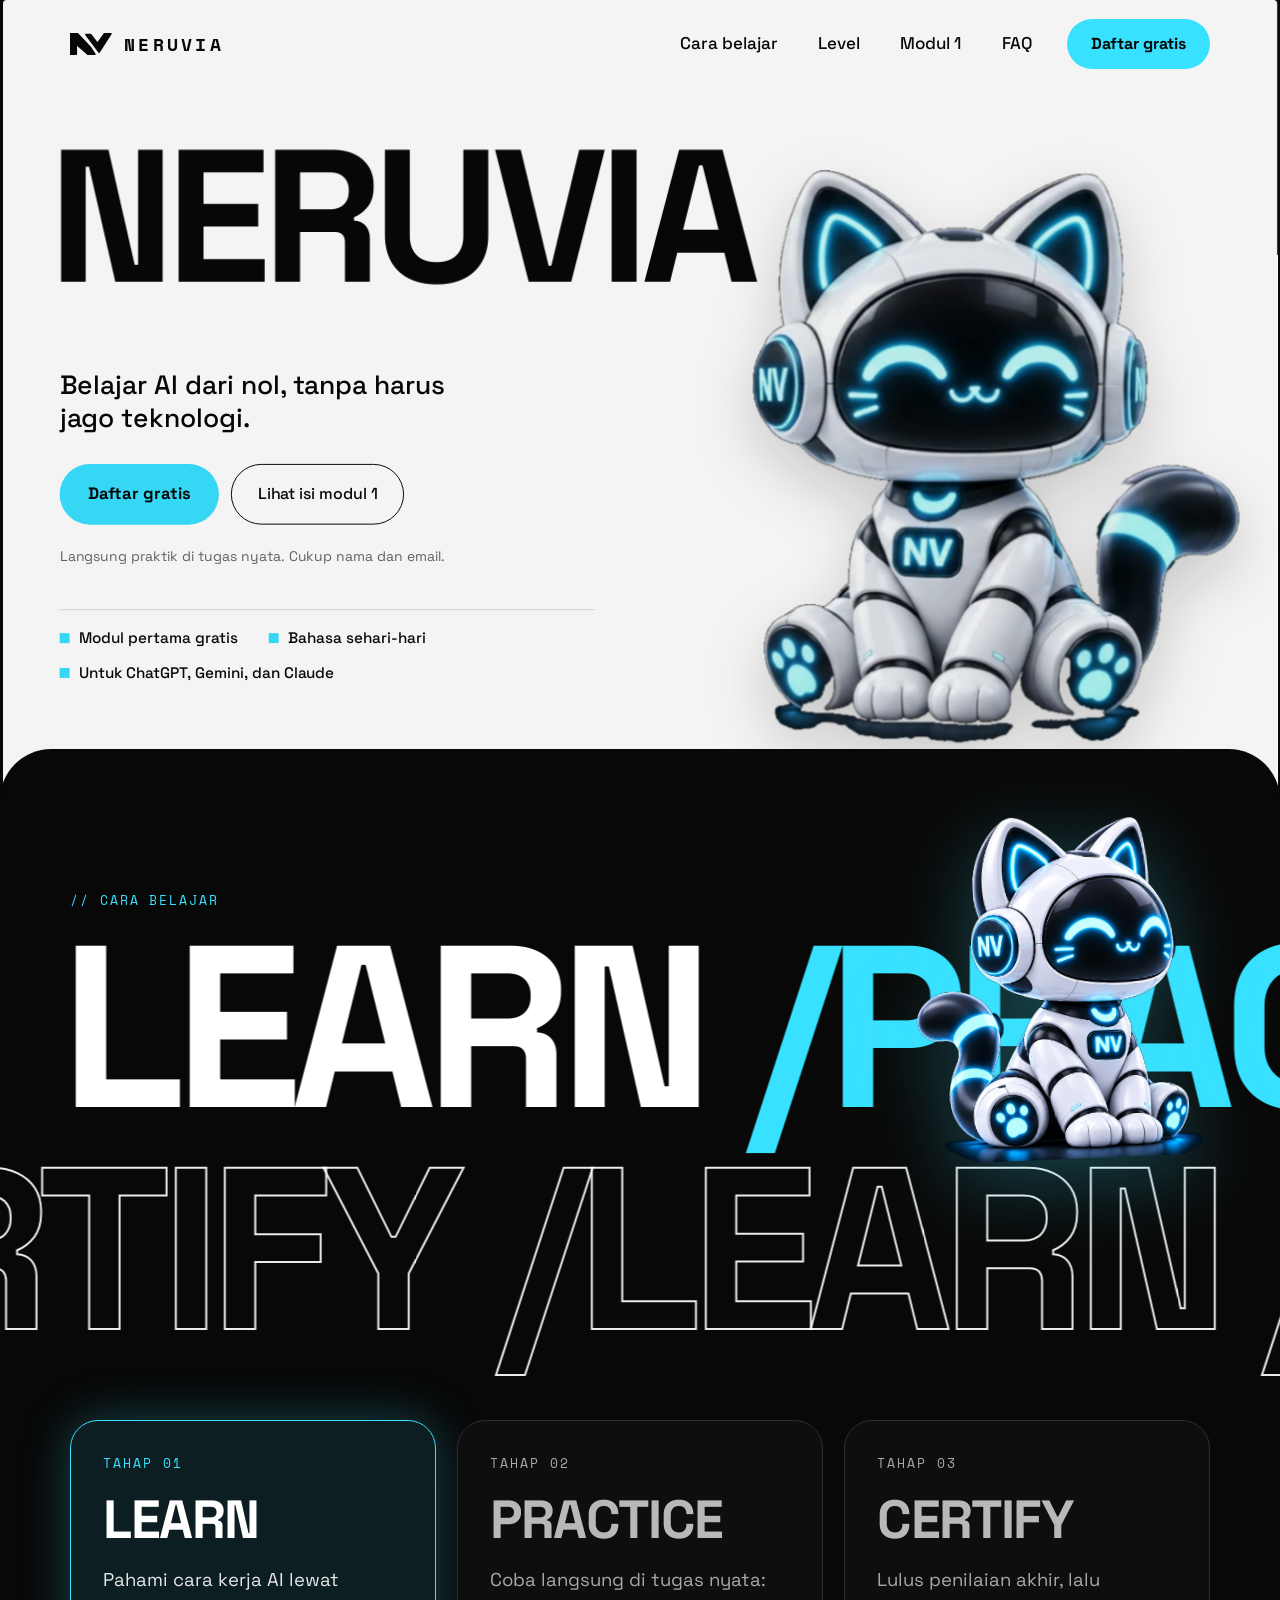
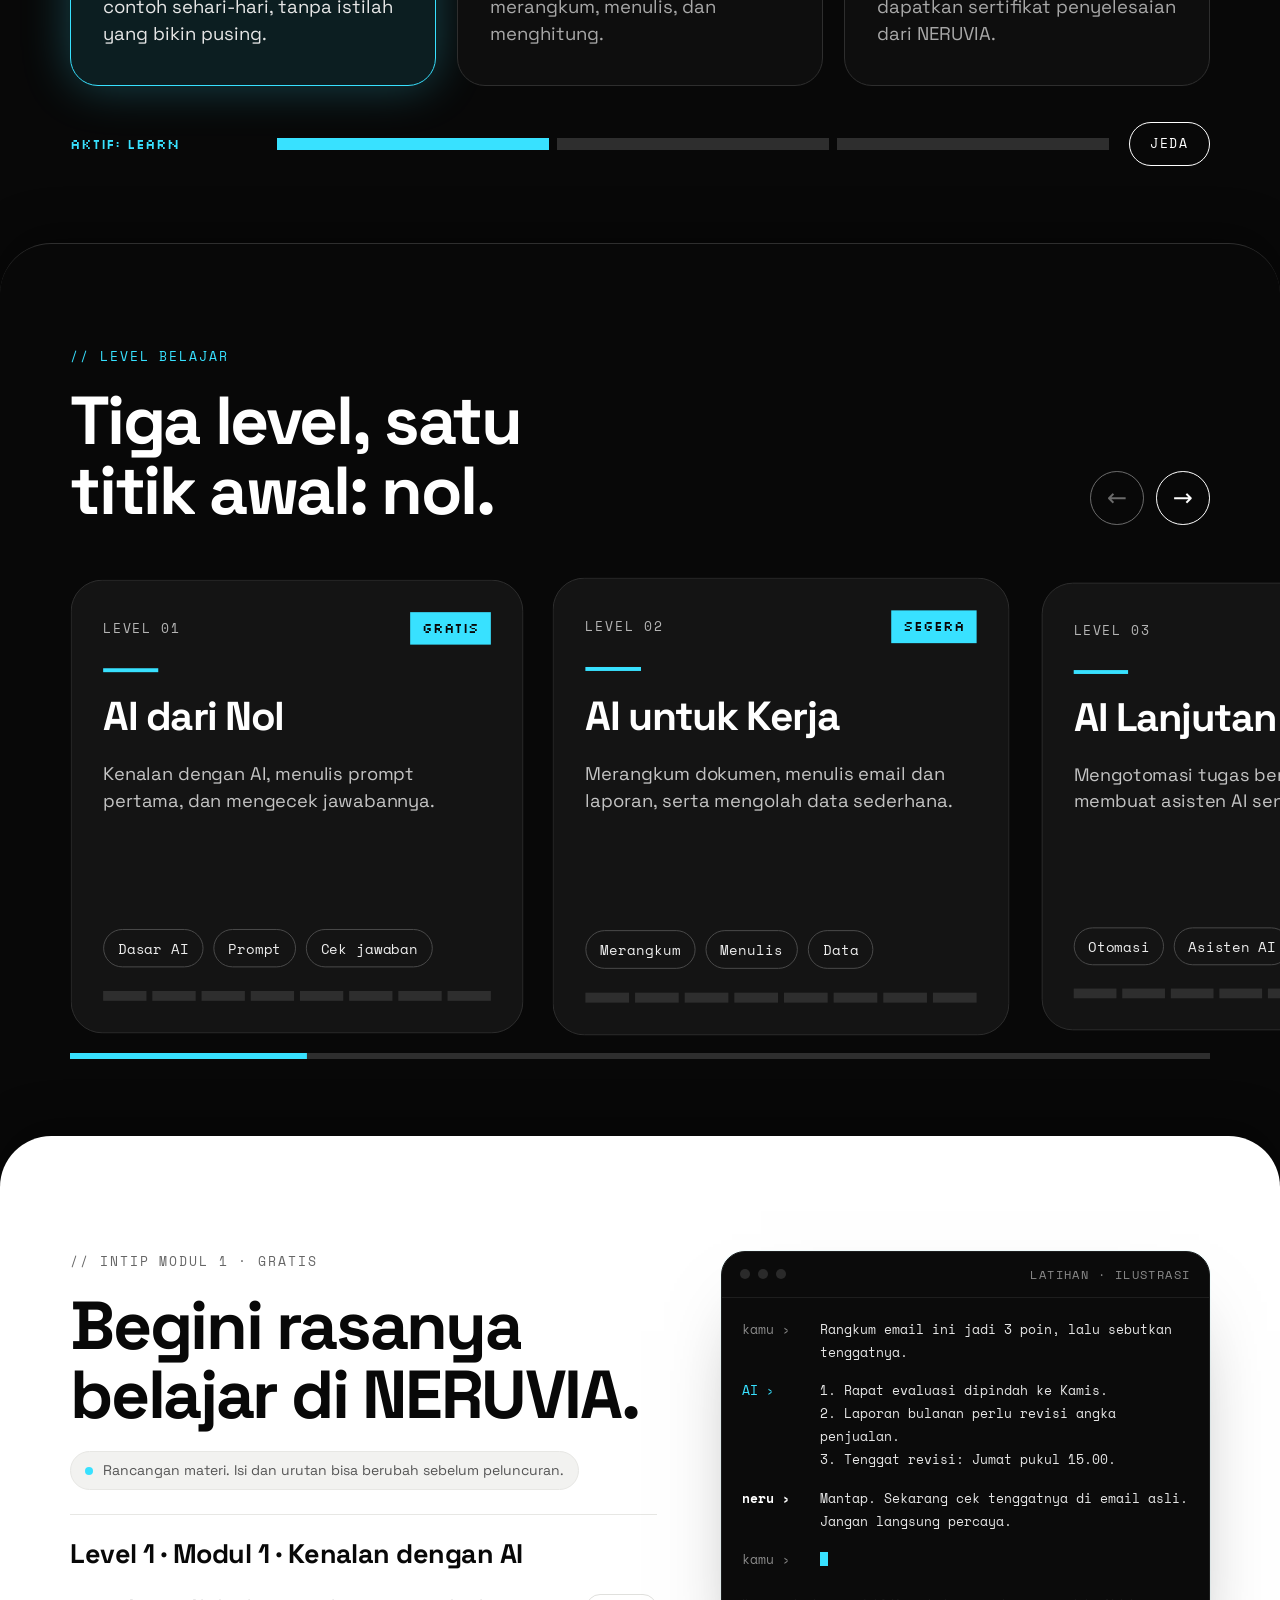
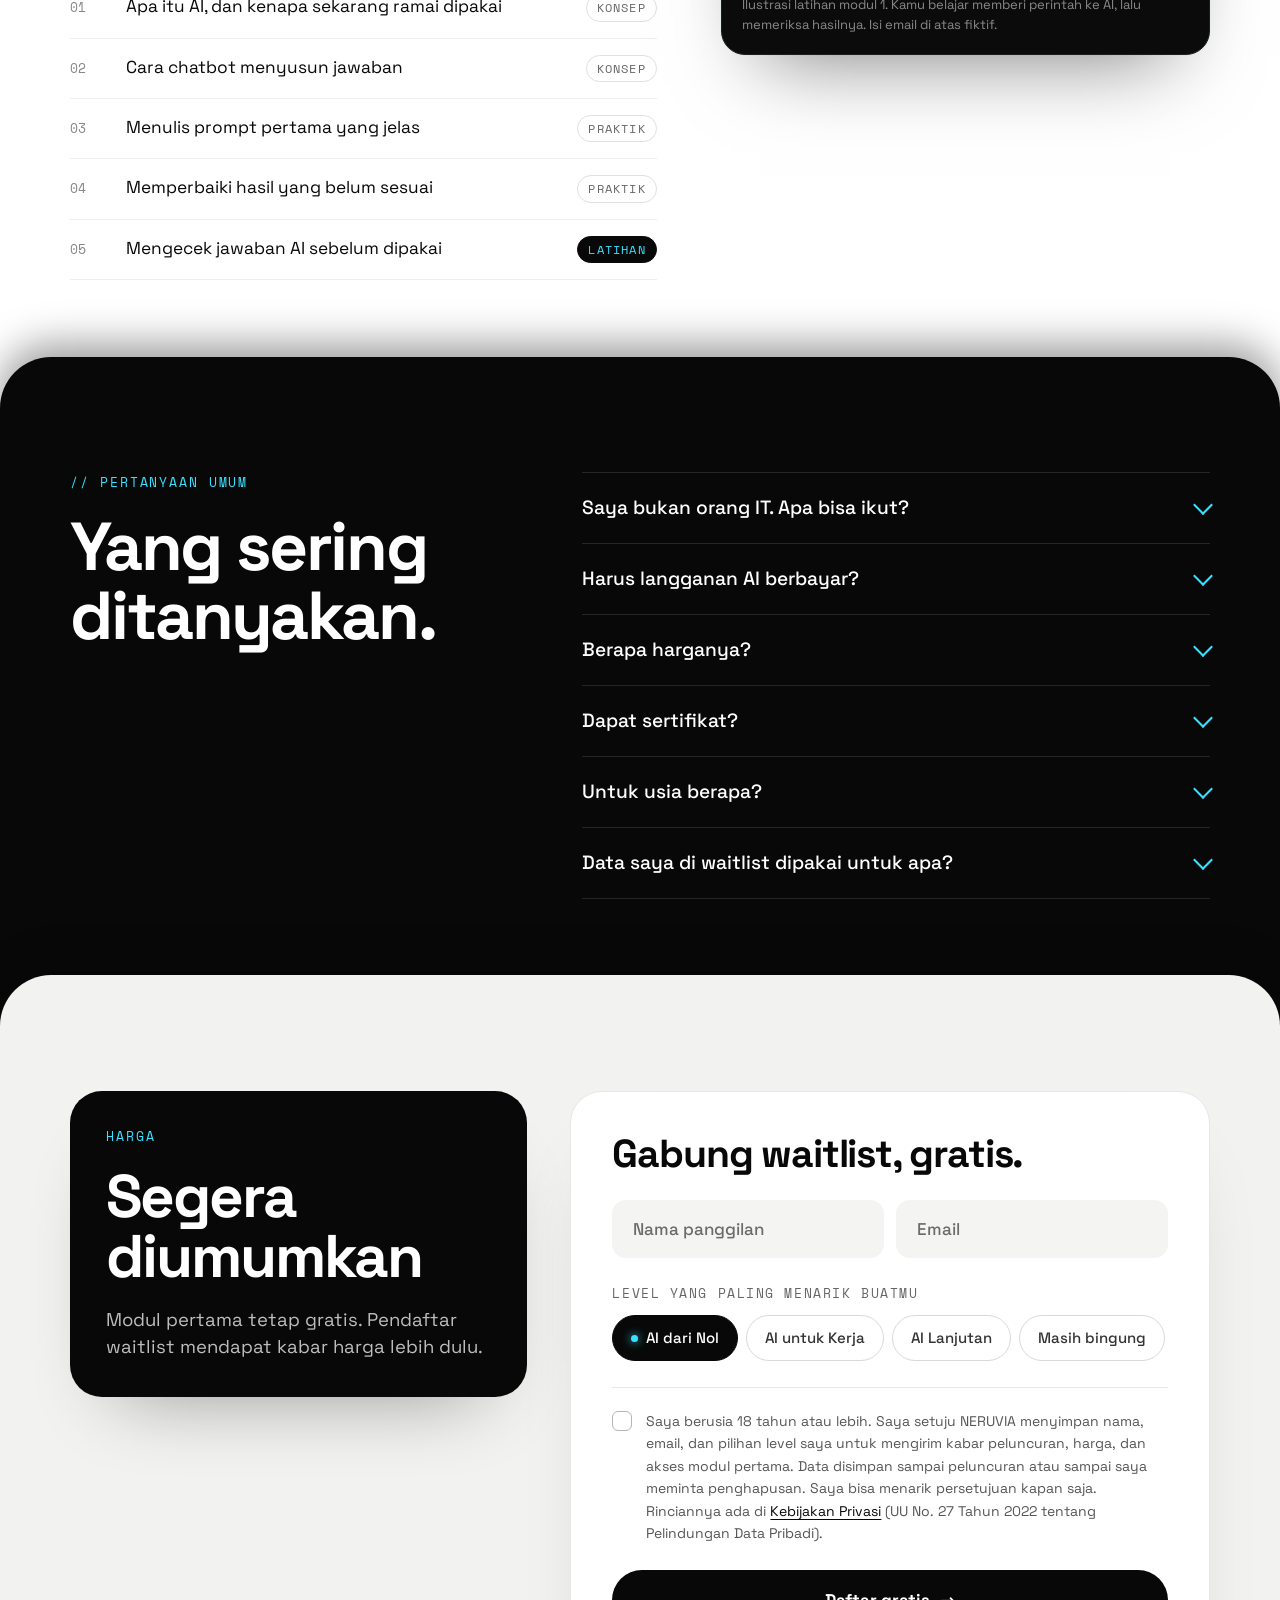
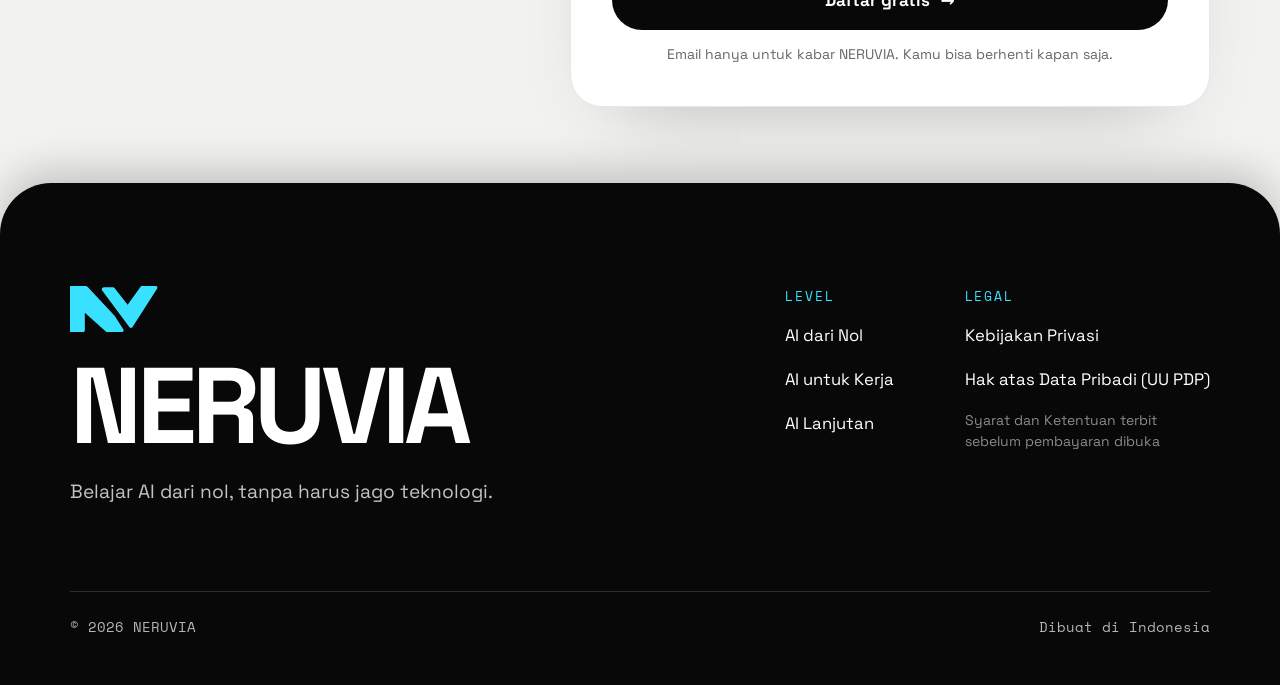
==== index.html @ 4cefe7a0 "A5: aksesibilitas tahap belajar dan carousel level (jeda rotasi, aria-current, keyboard, aria-disabl" ====
<!DOCTYPE html>
<html lang="id">
<head>
<meta charset="utf-8">
<meta name="viewport" content="width=device-width, initial-scale=1">
<title>NERUVIA — Belajar AI dari nol, tanpa harus jago teknologi</title>
<meta name="description" content="Belajar AI dari nol, tanpa harus jago teknologi. Langsung praktik di tugas nyata, pakai bahasa sehari-hari, bareng Neru si robot kucing. Modul pertama gratis.">
<meta name="theme-color" content="#ffffff">
<meta property="og:type" content="website">
<meta property="og:title" content="NERUVIA — Belajar AI dari nol, tanpa harus jago teknologi">
<meta property="og:description" content="Langsung praktik di tugas nyata, pakai bahasa sehari-hari. Modul pertama gratis.">
<meta property="og:locale" content="id_ID">
<link rel="icon" type="image/svg+xml" href="assets/brand/neruvia-icon-cyan.svg">
<link rel="apple-touch-icon" href="assets/brand/neruvia-icon-cyan-180.png">
<link rel="preload" href="assets/fonts/SpaceGrotesk-latin.woff2" as="font" type="font/woff2" crossorigin>
<link rel="preload" href="assets/neru.webp" as="image" type="image/webp">

<style>
/* ---------- FONT (disajikan lokal, OFL) ---------- */
@font-face{font-family:'Space Grotesk';font-weight:300 700;font-style:normal;font-display:swap;src:url(assets/fonts/SpaceGrotesk-latin.woff2) format('woff2')}
@font-face{font-family:'Space Mono';font-weight:400;font-style:normal;font-display:swap;src:url(assets/fonts/SpaceMono-400-latin.woff2) format('woff2')}
@font-face{font-family:'Space Mono';font-weight:700;font-style:normal;font-display:swap;src:url(assets/fonts/SpaceMono-700-latin.woff2) format('woff2')}
@font-face{font-family:'Silkscreen';font-weight:400;font-style:normal;font-display:swap;src:url(assets/fonts/Silkscreen-400-latin.woff2) format('woff2')}
@font-face{font-family:'Silkscreen';font-weight:700;font-style:normal;font-display:swap;src:url(assets/fonts/Silkscreen-700-latin.woff2) format('woff2')}

/* ---------- TOKEN (Arah Visual v0.2) ---------- */
:root{
  --ink:#080808; --muted:#666; --paper:#fff; --surface:#F2F2F0; --rule:#D9D9D6;
  --d-surface:#0E0E0E; --d-card:#141414; --d-line:#2E2E2E; --d-muted:#B5B5B5;
  --cyan:#38E1FF;
  --ease-lux:cubic-bezier(.16,1,.3,1);
  --f-main:'Space Grotesk',system-ui,-apple-system,'Segoe UI',Roboto,sans-serif;
  --f-mono:'Space Mono',ui-monospace,Menlo,Consolas,monospace;
  --f-pixel:'Silkscreen','Courier New',monospace;
  --u:min(1vw,15px);
  --pad:clamp(20px,5.5vw,80px);
  --sheet:clamp(32px,4vw,56px);
  --scroll:0;
}
*{box-sizing:border-box;margin:0;padding:0}
html{scroll-behavior:smooth;-webkit-text-size-adjust:100%}
body{font-family:var(--f-main);background:var(--ink);color:var(--ink);-webkit-font-smoothing:antialiased;overflow-x:hidden;line-height:1.5}
img{display:block;max-width:100%}
a{color:inherit}
button{font:inherit}
:focus-visible{outline:3px solid var(--cyan);outline-offset:3px;border-radius:8px}
.light :focus-visible{outline-color:var(--ink)}
.skip{position:absolute;left:-999px;top:8px;background:var(--ink);color:#fff;padding:10px 16px;border-radius:10px;z-index:100}
.skip:focus{left:8px}
.mono{font-family:var(--f-mono);letter-spacing:.14em;text-transform:uppercase;font-size:clamp(12px,1.05vw,15px)}
.pix{font-family:var(--f-pixel)}

/* ---------- PROGRES + NAV ---------- */
.progress{position:fixed;inset:0 0 auto 0;height:3px;z-index:70;pointer-events:none}
.progress i{display:block;height:100%;background:var(--cyan);transform-origin:0 50%;transform:scaleX(var(--scroll));box-shadow:0 0 12px var(--cyan)}
.nav{position:fixed;inset:0 0 auto 0;z-index:60;height:88px;padding:0 var(--pad);display:flex;align-items:center;justify-content:space-between;color:var(--ink);transition:color .35s,background-color .35s,height .35s;--navbg:#fff}
.nav.on-dark{color:#fff;--navbg:#080808}
.nav .brand{display:inline-flex;align-items:center;gap:12px;min-height:44px;font-family:var(--f-mono);font-weight:700;font-size:18px;letter-spacing:.18em;text-decoration:none}
.nav .brand .mk{height:22px;width:auto;color:var(--ink);flex:none;transition:color .35s}
.nav.on-dark .brand .mk{color:var(--cyan)}
.nav .links{display:flex;gap:28px;align-items:center}
.nav .links a:not(.cta){display:inline-flex;align-items:center;justify-content:center;min-height:44px;min-width:44px;padding:0 6px;font-size:17px;font-weight:500;text-decoration:none}
.nav .links a:not(.cta):hover{text-decoration:underline;text-underline-offset:6px;text-decoration-thickness:2px}
.nav .menu-btn{display:none}
.menu{display:none}
.nav.stuck{height:68px;background:color-mix(in srgb,var(--navbg) 80%,transparent);backdrop-filter:blur(12px);-webkit-backdrop-filter:blur(12px)}
.cta{display:inline-flex;align-items:center;justify-content:center;background:var(--cyan);color:var(--ink);font-weight:700;font-size:16px;padding:13px 24px;border-radius:999px;text-decoration:none;border:0;cursor:pointer;min-height:46px;transition:transform .2s,box-shadow .2s}
.cta:hover{transform:translateY(-2px);box-shadow:0 10px 30px -8px rgba(56,225,255,.9)}
.cta.lg{font-size:clamp(16px,1.3vw,19px);padding:clamp(15px,1.4vw,20px) clamp(24px,2.2vw,32px)}
.ghost{display:inline-flex;align-items:center;border:1.5px solid currentColor;font-weight:500;font-size:clamp(16px,1.25vw,18px);padding:clamp(14px,1.3vw,18px) clamp(22px,2vw,28px);border-radius:999px;text-decoration:none;transition:background .2s}
.ghost:hover{background:color-mix(in srgb,currentColor 8%,transparent)}

/* ---------- LEMBARAN BERTUMPUK ---------- */
.sheet{position:relative;margin-top:calc(var(--sheet) * -1);border-radius:var(--sheet) var(--sheet) 0 0}

/* ---------- 1. HERO (terang) ---------- */
.hero{position:relative;background:var(--paper);height:max(calc(var(--u) * 62.5),min(100svh,760px));min-height:640px;overflow:clip;isolation:isolate;padding-bottom:var(--sheet)}
.hero .title{position:absolute;left:calc(var(--u) * 3.6);right:0;top:calc(var(--u) * 9.6);text-align:left;font-size:calc(var(--u) * 14.8);line-height:1;font-weight:700;letter-spacing:-.045em;white-space:nowrap;z-index:1;
  transform:translate3d(0,calc(var(--hp,0) * 70px),0);will-change:transform}
.hero .title span{display:inline-block;opacity:0;transform:translateY(.35em);animation:rise .9s cubic-bezier(.2,.8,.2,1) forwards;animation-delay:calc(var(--i) * 60ms + 100ms)}
@keyframes rise{to{opacity:1;transform:none}}
.hero .neru{position:absolute;left:calc(var(--u) * 58.4);top:calc(var(--u) * 12.5);width:calc(var(--u) * 39);z-index:3;
  transform:translate3d(0,calc(var(--hp,0) * -110px),0) scale(calc(1 + var(--hp,0) * .08)) rotate(calc(var(--hp,0) * -3deg));will-change:transform}
.hero .neru{aspect-ratio:547/648;filter:drop-shadow(0 24px 30px rgba(8,8,8,.18))}
.hero .neru img,.hero .neru canvas{position:absolute;inset:0;width:100%;height:100%;object-fit:contain}
.hero .neru canvas{display:none}
.hero .neru.live canvas{display:block}
.hero .neru.live img{display:none}
.hero .copy{position:absolute;left:calc(var(--u) * 4.45);top:calc(var(--u) * 29);width:calc(var(--u) * 40);z-index:4;display:flex;flex-direction:column;gap:calc(var(--u) * 2.2)}
.hero .lead{font-size:calc(var(--u) * 2.08);line-height:1.25;font-weight:500;text-wrap:pretty}
.hero .btns{display:flex;gap:12px;flex-wrap:wrap}
.micro{font-size:14px;line-height:1.45;color:var(--muted);margin-top:-6px}
form .micro{text-align:center;margin-top:-12px}
.hero .facts{position:absolute;left:calc(var(--u) * 4.45);bottom:calc(var(--u) * 7.6 + var(--sheet) * .3);width:calc(var(--u) * 42);z-index:4;list-style:none;display:flex;flex-wrap:wrap;gap:12px calc(var(--u) * 2.4);border-top:1px solid var(--rule);padding-top:16px}
.facts li{display:flex;gap:14px;align-items:center;font-size:clamp(16px,1.4vw,20px);font-weight:500;padding:16px 0;border-top:1px solid var(--rule)}
.hero .facts li{padding:0;border-top:0;gap:10px;font-size:clamp(15px,1.2vw,18px)}
.facts li::before{content:"";width:10px;height:10px;background:var(--cyan);flex:none}

/* ---------- 2. GELAP: marquee + tahap ---------- */
.dark{background:var(--ink);color:#fff}
.stages{z-index:2;padding:calc(var(--sheet) + clamp(56px,7vw,100px)) 0 clamp(80px,10vw,150px);overflow:clip}
.stages .eyebrow{padding:0 var(--pad);color:var(--cyan)}
.marquee{position:relative;margin-top:12px;display:grid;gap:clamp(2px,.8vw,12px);user-select:none}
.marquee .row{white-space:nowrap;font-weight:700;line-height:.92;letter-spacing:-.05em;font-size:clamp(76px,18vw,268px);will-change:transform}
.marquee .r1{transform:translate3d(calc(8vw - var(--mp,0) * 34vw),0,0)}
.marquee .r1 b{color:var(--cyan);font-weight:700}
.marquee .r2{color:transparent;-webkit-text-stroke:2px rgba(255,255,255,.92);transform:translate3d(calc(-30vw + var(--mp,0) * 30vw),0,0)}
.stages .wave{position:absolute;right:calc(var(--pad) + 1vw);top:clamp(10px,3vw,50px);width:clamp(150px,22vw,330px);z-index:3;pointer-events:none;
  transform:translate3d(0,calc((var(--mp,.5) - .5) * -70px),0) rotate(calc((var(--mp,.5) - .5) * 6deg));will-change:transform}
.stages .wave img{width:100%;height:auto;filter:drop-shadow(0 20px 40px rgba(56,225,255,.28))}
.stages .wrap{padding:0 var(--pad)}
.steps{display:grid;grid-template-columns:repeat(3,minmax(0,1fr));gap:clamp(14px,1.7vw,24px);margin-top:clamp(36px,5vw,72px)}
.step{cursor:pointer;text-align:left;color:inherit;font-family:inherit;border-radius:28px;padding:clamp(22px,2.5vw,36px);display:flex;flex-direction:column;gap:20px;min-height:clamp(220px,20.8vw,300px);border:1.5px solid var(--d-line);background:var(--d-surface);transition:border-color .45s,background .45s,box-shadow .45s,opacity .8s,transform .8s}
.step .n{font-family:var(--f-mono);font-size:clamp(12px,1.05vw,15px);letter-spacing:.14em;color:#A8A8A8;transition:color .45s}
.step .k{font-size:clamp(34px,4.2vw,60px);font-weight:700;letter-spacing:-.03em;line-height:1;color:#B8B8B8;transition:color .45s}
.step .t{font-size:clamp(16px,1.45vw,21px);line-height:1.45;color:#A8A8A8;text-wrap:pretty;transition:color .45s}
.step.on{border-color:var(--cyan);background:rgba(56,225,255,.1);box-shadow:0 0 48px rgba(56,225,255,.28)}
.step.on .n{color:var(--cyan)}.step.on .k{color:#fff}.step.on .t{color:#E6E6E6}
.meter{display:flex;align-items:center;gap:20px;margin-top:clamp(24px,2.8vw,40px)}
.meter .lab{font-family:var(--f-pixel);font-size:clamp(13px,1.1vw,16px);color:var(--cyan);min-width:clamp(150px,14.6vw,210px)}
.meter .bars{display:flex;gap:8px;flex:1}
.meter .bars i{flex:1;height:12px;background:var(--d-line);transition:background .35s}
.meter .bars i.on{background:var(--cyan)}
.meter .bars{min-width:120px}
.meter .rot{flex:none;min-height:44px;padding:0 20px;border:1.5px solid #fff;border-radius:999px;background:transparent;color:#fff;font-family:var(--f-mono);font-size:13px;font-weight:500;letter-spacing:.12em;cursor:pointer;transition:background .2s,color .2s,border-color .2s}
.meter .rot:hover{background:var(--cyan);border-color:var(--cyan);color:var(--ink)}

/* ---------- 3. GELAP: carousel jalur ---------- */
.paths{z-index:3;border-top:1px solid var(--d-line);padding:clamp(72px,8vw,112px) 0 clamp(80px,10vw,140px);box-shadow:0 -12px 40px rgba(0,0,0,.4)}
.head{display:flex;justify-content:space-between;align-items:flex-end;gap:24px;flex-wrap:wrap;padding:0 var(--pad)}
.eyebrow{color:var(--cyan)}
.h2{font-size:clamp(34px,5.3vw,76px);line-height:1.02;font-weight:700;letter-spacing:-.035em;margin-top:20px;max-width:12.5em;text-wrap:balance}
.arrows{display:flex;gap:12px}
.arrows button{width:clamp(48px,4.2vw,60px);aspect-ratio:1;border-radius:50%;border:1.5px solid #fff;background:transparent;color:#fff;font-size:24px;cursor:pointer;transition:background .2s,color .2s}
.arrows button:hover{background:var(--cyan);border-color:var(--cyan);color:var(--ink)}
.arrows button[aria-disabled=true],.arrows button[aria-disabled=true]:hover{opacity:.4;cursor:default;background:transparent;border-color:#fff;color:#fff}
.rail:focus-visible{outline-offset:-4px;border-radius:0}
.rail{display:flex;gap:24px;overflow-x:auto;scroll-snap-type:x mandatory;padding:clamp(32px,4vw,56px) var(--pad) 10px;scroll-padding-inline:var(--pad);scrollbar-width:none;-webkit-overflow-scrolling:touch}
.rail::-webkit-scrollbar{display:none}
.card{flex:none;width:min(84vw,460px);scroll-snap-align:start;background:var(--d-card);border:1px solid #2E2E2E;border-radius:32px;padding:clamp(24px,2.5vw,36px);display:flex;flex-direction:column;gap:24px;min-height:clamp(420px,36vw,520px);transform:scale(var(--cs,1));transition:transform .25s,border-color .25s}
.card:hover{border-color:var(--cyan)}
.card .top{display:flex;justify-content:space-between;align-items:center}
.card .top .mono{color:var(--d-muted)}
.badge{font-family:var(--f-pixel);font-size:14px;background:var(--cyan);color:var(--ink);padding:6px 12px}
.card .bar{width:56px;height:4px;background:var(--cyan)}
.card h3{font-size:clamp(32px,3.2vw,46px);line-height:1.05;font-weight:700;letter-spacing:-.03em}
.card p{font-size:clamp(16px,1.45vw,21px);line-height:1.45;color:#C4C4C4;text-wrap:pretty}
.tags{display:flex;flex-wrap:wrap;gap:10px;margin-top:auto}
.tags span{font-family:var(--f-mono);font-size:14px;border:1px solid #4A4A4A;border-radius:999px;padding:8px 14px;color:#EDEDED}
.px{display:flex;gap:6px}.px i{flex:1;height:10px;background:#2E2E2E}
.rail-bar{margin:6px var(--pad) 0;height:6px;background:var(--d-line);position:relative}
.rail-bar i{position:absolute;inset:0;background:var(--cyan);transform:scaleX(var(--tp,.2));transform-origin:0 50%}

/* ---------- 4. TERANG: aman dan legal ---------- */
.light{background:var(--paper);color:var(--ink)}
.legal{z-index:5;padding:clamp(88px,9vw,130px) var(--pad) clamp(88px,10vw,150px);display:grid;grid-template-columns:minmax(0,5fr) minmax(0,7fr);gap:clamp(32px,5vw,72px);box-shadow:0 -12px 40px rgba(0,0,0,.25)}
.legal .eyebrow{color:#666}
.legal p.sub{font-size:clamp(17px,1.5vw,22px);line-height:1.5;color:var(--muted);margin-top:28px;max-width:460px;text-wrap:pretty}
.std{display:grid;grid-template-columns:repeat(2,minmax(0,1fr));gap:20px}
.std article{border-radius:28px;padding:clamp(22px,2.2vw,32px);display:flex;flex-direction:column;gap:14px;min-height:clamp(200px,18vw,260px);background:var(--surface);border:1px solid #E7E7E4;transition:border-color .3s,background .3s}
.std article:hover{border-color:#C9C9C5;background:#EDEDEA}
.std article .mono{display:inline-flex;align-items:center;gap:10px}
.std article .mono::before{content:"";width:8px;height:8px;background:var(--cyan);flex:none}
/* Kartu batas praktik dibalik gelap: pesan legal paling menonjol */
.std article:nth-child(4){background:var(--ink);border-color:var(--ink);color:#fff}
.std article:nth-child(4):hover{background:#141414}
.std article:nth-child(4) .mono{color:var(--cyan)}
.std article:nth-child(4) .mono::before{box-shadow:0 0 10px var(--cyan)}
.std article:nth-child(4) p{color:#BDBDBD}
.std h3{font-size:clamp(22px,2.1vw,30px);line-height:1.12;font-weight:700;letter-spacing:-.02em}
.std p{font-size:clamp(15px,1.3vw,19px);line-height:1.45;color:#555;margin-top:auto;text-wrap:pretty}

/* ---------- 5. TERANG: harga + waitlist ---------- */
.join{z-index:7;background:var(--surface);padding:clamp(88px,9vw,130px) var(--pad) clamp(88px,10vw,150px);display:grid;grid-template-columns:minmax(0,5fr) minmax(0,7fr);gap:clamp(28px,3.4vw,48px);align-items:start;box-shadow:0 -12px 40px rgba(0,0,0,.2)}
.price{background:var(--ink);color:#fff;box-shadow:0 40px 80px -48px rgba(8,8,8,.45);border-radius:32px;padding:clamp(26px,2.8vw,40px);display:flex;flex-direction:column;gap:20px;min-height:clamp(260px,23.6vw,340px)}
.price .big{font-size:clamp(40px,4.7vw,68px);line-height:1;font-weight:700;letter-spacing:-.035em}
.price .mono{color:var(--cyan)}
.price p{font-size:clamp(16px,1.45vw,21px);line-height:1.45;color:#BDBDBD;margin-top:auto;text-wrap:pretty}
/* Form waitlist: gaya editorial halus (garis rambut, tanpa border tebal) */
form{background:#fff;border-radius:32px;padding:clamp(28px,3.2vw,48px);display:flex;flex-direction:column;gap:26px;border:1px solid #E7E7E4;box-shadow:0 40px 80px -48px rgba(8,8,8,.28)}
form h2{font-size:clamp(32px,3.05vw,44px);line-height:1.05;font-weight:700;letter-spacing:-.03em}
.two{display:grid;grid-template-columns:1fr 1fr;gap:12px}
input[type=text],input[type=email]{height:58px;border:1px solid transparent;border-radius:14px;padding:0 20px;font:500 17px var(--f-main);color:var(--ink);background:#F4F4F2;width:100%;transition:background .25s,border-color .25s,box-shadow .25s}
input[type=text]:hover,input[type=email]:hover{background:#EFEFEC}
input[type=text]:focus,input[type=email]:focus{background:#fff;border-color:var(--ink);outline:2px solid var(--ink);outline-offset:2px;box-shadow:0 0 0 4px rgba(56,225,255,.35)}
input::placeholder{color:#6B6B6B}
.chips-l{font-family:var(--f-mono);font-size:13px;letter-spacing:.12em;color:#666;margin-bottom:12px;text-transform:uppercase}
.chips{display:flex;gap:8px;flex-wrap:wrap}
.chip{cursor:pointer;font-size:15px;font-weight:500;min-height:46px;padding:0 18px;border-radius:999px;border:1px solid #D9D9D6;background:#fff;color:#333;display:inline-flex;align-items:center;gap:8px;transition:background .25s,border-color .25s,color .25s}
.chip:hover{border-color:var(--ink);color:var(--ink)}
.chip[aria-pressed=true]{background:var(--ink);border-color:var(--ink);color:#fff}
.chip[aria-pressed=true]::before{content:"";width:7px;height:7px;border-radius:50%;background:var(--cyan);box-shadow:0 0 10px var(--cyan)}
.chip:focus-visible,.consent input:focus-visible,.submit:focus-visible{outline:2px solid var(--ink);outline-offset:3px}
.consent{display:flex;gap:14px;align-items:flex-start;border-top:1px solid #E7E7E4;padding-top:22px;cursor:pointer}
.consent input{appearance:none;-webkit-appearance:none;width:20px;height:20px;margin-top:1px;flex:none;border:1.5px solid #B5B5B2;border-radius:6px;background:#fff;display:grid;place-content:center;cursor:pointer;transition:background .2s,border-color .2s}
.consent input::after{content:"";width:10px;height:6px;border:2px solid #fff;border-top:0;border-right:0;rotate:-45deg;translate:0 -1px;opacity:0;transition:opacity .2s}
.consent input:checked{background:var(--ink);border-color:var(--ink)}
.consent input:checked::after{opacity:1}
.consent span{font-size:14px;line-height:1.6;color:#555;text-wrap:pretty}
.field{display:flex;flex-direction:column;gap:8px;min-width:0}
.fe{display:none;font-size:14px;font-weight:500;line-height:1.4;color:#A01B12}
.fe.on{display:block}
input[aria-invalid=true]{border-color:#A01B12;background:#FFF5F4}
input[aria-invalid=true]:focus{box-shadow:0 0 0 4px rgba(160,27,18,.18)}
.consent.bad>input{border-color:#A01B12}
.consent.bad>span{color:#A01B12}
.consent .fe{margin-top:6px}
.cwrap{display:flex;flex-direction:column;gap:8px}
.msg{font-size:15px;font-weight:500}
.msg:empty{display:none}
.msg.err{color:#A01B12}.msg.ok,.msg.info{background:#F4F4F2;border-left:3px solid var(--cyan);border-radius:0 12px 12px 0;padding:14px 18px;color:var(--ink)}
.hp{position:absolute;left:-9999px;opacity:0}
.submit{height:60px;font-size:17px;width:100%;background:var(--ink);color:#fff;gap:10px;transition:background .3s,color .3s}
.submit::after{content:"\2192";transition:translate .3s var(--ease-lux)}
.submit:hover{background:var(--cyan);color:var(--ink)}
.submit:hover::after{translate:4px 0}
.submit[aria-busy=true]{pointer-events:none;background:#2a2a2a;color:#fff}
.submit[aria-busy=true]::after{content:"";width:18px;height:18px;border:2px solid rgba(255,255,255,.35);border-top-color:var(--cyan);border-radius:50%;animation:wlspin .8s linear infinite}
@keyframes wlspin{to{rotate:360deg}}
.done{display:none;flex-direction:column;gap:14px}
.done:focus{outline:none}
.done h3{font-size:clamp(26px,2.4vw,34px);line-height:1.1;font-weight:700;letter-spacing:-.02em}
.done p{font-size:16px;line-height:1.6;color:#444}
.done .again{align-self:flex-start;background:none;border:0;padding:0;font:600 15px var(--f-main);color:var(--ink);text-decoration:underline;text-underline-offset:4px;cursor:pointer}
form.sent>*:not(.done){display:none}
form.sent>.done{display:flex}

/* ---------- 6. GELAP: footer ---------- */
footer{z-index:8;padding:clamp(80px,8vw,110px) var(--pad) 48px;box-shadow:0 -12px 40px rgba(0,0,0,.2)}
.foot{display:flex;justify-content:space-between;gap:48px;align-items:flex-start;flex-wrap:wrap}
.foot .foot-mk{display:block;height:clamp(34px,3.6vw,52px);width:auto;color:var(--cyan);margin-bottom:clamp(18px,2vw,28px)}
.foot .word{font-size:clamp(64px,8.4vw,120px);line-height:.9;font-weight:700;letter-spacing:-.05em}
.foot .word+p{font-size:clamp(17px,1.5vw,22px);line-height:1.45;color:#C4C4C4;margin-top:24px;max-width:520px}
.cols{display:grid;grid-template-columns:repeat(2,auto);gap:clamp(32px,5.5vw,80px)}
.cols div{display:flex;flex-direction:column;gap:0}
.cols .mono{margin-bottom:8px}
.cols .mono{color:var(--cyan)}
.cols a{display:flex;align-items:center;min-height:44px;text-decoration:none;font-size:clamp(16px,1.3vw,19px)}
.cols a:hover{color:var(--cyan)}
.cols .soon{margin-top:8px;font-size:14px;line-height:1.5;color:#8A8A8A;max-width:220px}
.base{margin-top:clamp(56px,6.6vw,96px);padding-top:24px;border-top:1px solid #2E2E2E;font-family:var(--f-mono);font-size:14px;color:var(--d-muted);display:flex;justify-content:space-between;gap:16px;flex-wrap:wrap}


/* ---------- 3b. TERANG: intip modul 1 + ilustrasi lab ---------- */
.mod{z-index:4;padding:clamp(88px,9vw,130px) var(--pad) clamp(88px,10vw,150px);display:grid;grid-template-columns:minmax(0,6fr) minmax(0,5fr);gap:clamp(32px,5vw,72px);align-items:start;box-shadow:0 -12px 40px rgba(0,0,0,.35)}
.mod .eyebrow,.faq-sec .eyebrow{color:#666}
.faq-sec .eyebrow{color:var(--cyan)}
.mod .note{display:inline-flex;align-items:center;gap:10px;margin-top:22px;font-size:14px;color:#555;border:1px solid #E7E7E4;border-radius:999px;padding:8px 14px;background:var(--surface)}
.mod .note::before{content:"";width:8px;height:8px;border-radius:50%;background:var(--cyan);flex:none}
.lessons{margin-top:24px;border-top:1px solid #E7E7E4}
.lessons h3{font-size:clamp(22px,2.1vw,30px);line-height:1.15;font-weight:700;letter-spacing:-.02em;margin:24px 0 8px}
.lessons ol{list-style:none;counter-reset:l}
.lessons li{counter-increment:l;display:grid;grid-template-columns:44px 1fr auto;gap:12px;align-items:baseline;padding:16px 0;border-bottom:1px solid #EFEFEC;font-size:clamp(16px,1.35vw,19px);line-height:1.45}
.lessons li::before{content:counter(l,decimal-leading-zero);font-family:var(--f-mono);font-size:13px;color:#888}
.lessons li span{font-family:var(--f-mono);font-size:12px;letter-spacing:.1em;text-transform:uppercase;color:#666;border:1px solid #E0E0DD;border-radius:999px;padding:4px 10px;white-space:nowrap}
.lessons li span.lab{background:var(--ink);border-color:var(--ink);color:var(--cyan)}
.term{background:#0B0B0B;color:#E6E6E6;border-radius:24px;border:1px solid #1E1E1E;box-shadow:0 40px 80px -40px rgba(8,8,8,.55),0 0 0 1px rgba(56,225,255,.06);overflow:hidden;position:sticky;top:120px}
.term .bar{display:flex;align-items:center;gap:8px;padding:14px 18px;border-bottom:1px solid #1E1E1E}
.term .bar i{width:10px;height:10px;border-radius:50%;background:#2A2A2A}
.term .bar b{margin-left:auto;font:400 12px var(--f-mono);letter-spacing:.12em;text-transform:uppercase;color:#8A8A8A}
.term pre{margin:0;padding:22px 20px 26px;font:400 clamp(12.5px,1.05vw,14.5px)/1.75 var(--f-mono);white-space:pre-wrap;word-break:break-word}
.term .chat{padding:20px 20px 24px;display:grid;gap:16px;font:400 clamp(12.5px,1.05vw,14.5px)/1.7 var(--f-mono)}
.term .chat .r{display:grid;grid-template-columns:5.5em 1fr;gap:4px}
.term .chat p{margin:0}
.term .p{color:var(--cyan)}.term .ok{color:#fff;font-weight:700}.term .m{color:#8A8A8A}
.term .cur{display:inline-block;width:.6em;height:1.1em;background:var(--cyan);vertical-align:-2px;animation:blink 1.1s steps(1) infinite}
@keyframes blink{50%{opacity:0}}
.term figcaption{padding:0 20px 20px;font-size:13px;line-height:1.5;color:#8A8A8A}

/* ---------- 4b. GELAP: FAQ ---------- */
.faq-sec{z-index:6;padding:clamp(88px,9vw,130px) var(--pad) clamp(88px,10vw,150px);display:grid;grid-template-columns:minmax(0,5fr) minmax(0,7fr);gap:clamp(32px,5vw,72px);align-items:start;box-shadow:0 -12px 40px rgba(0,0,0,.4)}
.qa details{border-bottom:1px solid #262626}
.qa details:first-child{border-top:1px solid #262626}
.qa summary{list-style:none;cursor:pointer;display:flex;justify-content:space-between;align-items:center;gap:24px;padding:22px 0;font-size:clamp(17px,1.5vw,21px);font-weight:500;line-height:1.35;color:#fff}
.qa summary::-webkit-details-marker{display:none}
.qa summary::after{content:"";flex:none;width:12px;height:12px;border-right:2px solid var(--cyan);border-bottom:2px solid var(--cyan);rotate:45deg;translate:0 -3px;transition:rotate .35s var(--ease-lux),translate .35s var(--ease-lux)}
.qa details[open] summary::after{rotate:225deg;translate:0 3px}
.qa summary:focus-visible{outline:2px solid var(--cyan);outline-offset:4px}
.qa details p{padding:0 40px 24px 0;font-size:clamp(15px,1.3vw,18px);line-height:1.65;color:#BDBDBD;text-wrap:pretty}
.qa details p a{color:var(--cyan)}
.consent a{color:var(--ink);text-underline-offset:3px}

/* ---------- REVEAL ---------- */
/* Kartu & blok: masuk dari blur ke tajam. Memakai translate/scale/filter terpisah
   supaya tidak bentrok dengan transform milik elemen (mis. skala kartu carousel). */
.rv{opacity:0;translate:0 48px;scale:.97;filter:blur(10px);
  transition:opacity 1.1s var(--ease-lux),translate 1.3s var(--ease-lux),scale 1.3s var(--ease-lux),filter 1.1s var(--ease-lux),border-color .45s,background .45s,box-shadow .45s;
  transition-delay:var(--d,0ms),var(--d,0ms),var(--d,0ms),var(--d,0ms),0s,0s,0s}
.rv.in{opacity:1;translate:none;scale:none;filter:none}
/* Judul: tiap kata naik dari balik masker */
.rv.split{opacity:1;translate:none;scale:none;filter:none}
.card.rv{transition:opacity 1.1s var(--ease-lux),translate 1.3s var(--ease-lux),scale 1.3s var(--ease-lux),filter 1.1s var(--ease-lux),transform .25s,border-color .25s;
  transition-delay:var(--d,0ms),var(--d,0ms),var(--d,0ms),var(--d,0ms),0s,0s}
.split .w{display:inline-block;overflow:hidden;vertical-align:top;padding-bottom:.1em;margin-bottom:-.1em}
.split .w>span{display:inline-block;translate:0 108%;rotate:4deg;transform-origin:0 100%;
  transition:translate 1.2s var(--ease-lux),rotate 1.2s var(--ease-lux);transition-delay:calc(var(--d,0ms) + var(--wi,0) * 60ms)}
.split.in .w>span{translate:none;rotate:none}

/* ---------- PERGANTIAN SECTION ----------
   Section sebelumnya mundur (mengecil, turun pelan, meredup) saat lembar berikutnya naik.
   --cv (0..1) dan --ty (px) diisi oleh JS di loop scroll. */
.recede{transform:translate3d(0,var(--ty,0px),0) scale(calc(1 - var(--cv,0) * .06));transform-origin:50% 0}
.recede::after{content:"";position:absolute;inset:0;background:#000;opacity:calc(var(--cv,0) * .55);pointer-events:none;z-index:40;border-radius:inherit}
.hero.recede{border-radius:calc(var(--cv,0) * var(--sheet)) calc(var(--cv,0) * var(--sheet)) 0 0}
html.lenis{scroll-behavior:auto}
html.lenis,html.lenis body{height:auto}
.lenis.lenis-stopped{overflow:clip}

/* ---------- MOBILE ---------- */
@media(max-width:900px){
  .nav{height:68px}.nav .links a:not(.cta){display:none}.nav .brand{font-size:16px}
  .nav .links{margin-left:auto}
  .nav .links .cta{white-space:nowrap;padding:10px 18px;font-size:15px;min-height:44px}
  .nav.open .links{visibility:hidden}
  .nav .brand{gap:10px}
  .nav .menu-btn{display:inline-flex;align-items:center;justify-content:center;flex:none;width:48px;height:48px;margin-left:6px;margin-right:-10px;padding:0;background:none;border:0;border-radius:12px;color:inherit;cursor:pointer}
  .menu-btn .bars{position:relative;width:24px;height:16px}
  .menu-btn .bars i{position:absolute;left:0;width:100%;height:2px;border-radius:2px;background:currentColor;transition:transform .25s var(--ease-lux),opacity .2s,top .25s var(--ease-lux)}
  .menu-btn .bars i:nth-child(1){top:0}.menu-btn .bars i:nth-child(2){top:7px}.menu-btn .bars i:nth-child(3){top:14px}
  .nav.open .menu-btn .bars i:nth-child(1){top:7px;transform:rotate(45deg)}
  .nav.open .menu-btn .bars i:nth-child(2){opacity:0}
  .nav.open .menu-btn .bars i:nth-child(3){top:7px;transform:rotate(-45deg)}
  .nav.open{color:#fff;--navbg:#080808;background:#080808}
  .nav.open .brand .mk{color:var(--cyan)}
  .nav.open :focus-visible{outline-color:var(--cyan)}
  html.menu-lock{overflow:hidden}
  .menu{display:flex;position:fixed;inset:0;z-index:55;background:#080808;color:#fff;padding:calc(68px + 28px) var(--pad) 32px;flex-direction:column;justify-content:space-between;overflow-y:auto;visibility:hidden;opacity:0;transition:opacity .25s,visibility 0s linear .25s}
  .menu.open{visibility:visible;opacity:1;transition-delay:0s}
  .menu ul{list-style:none;display:flex;flex-direction:column}
  .menu li{border-top:1px solid var(--d-line)}
  .menu li:last-child{border-bottom:1px solid var(--d-line)}
  .menu li a{display:flex;align-items:center;justify-content:space-between;min-height:64px;padding:12px 4px;font-size:clamp(26px,8vw,36px);font-weight:600;letter-spacing:-.01em;text-decoration:none}
  .menu li a .no{font-family:var(--f-mono);font-size:13px;font-weight:400;letter-spacing:.14em;color:var(--d-muted)}
  .menu li a:hover,.menu li a:active{color:var(--cyan)}
  .menu .cta{margin-top:28px;width:100%}
  .hero{height:auto;min-height:0;padding:96px var(--pad) calc(var(--sheet) + 40px);display:flex;flex-direction:column;align-items:center;text-align:center}
  .hero .title{position:relative;inset:auto;font-size:19.5vw;top:auto;width:100%;text-align:center}
  .hero .neru{position:relative;left:auto;top:auto;width:min(64vw,360px);margin-top:-5vw}
  .hero .copy{position:relative;left:auto;top:auto;width:100%;align-items:center;margin-top:12px;gap:20px}
  .hero .lead{font-size:clamp(20px,5.4vw,28px);max-width:22em}
  .hero .btns{justify-content:center}
  .hero .facts{position:relative;right:auto;bottom:auto;width:100%;margin-top:24px;text-align:left;left:auto;display:block;border-top:0;padding-top:0}
  .hero .facts li{padding:16px 0;border-top:1px solid var(--rule);gap:14px;font-size:clamp(16px,4.4vw,20px)}
  .stages .wave{width:clamp(130px,34vw,220px);top:clamp(70px,22vw,130px)}
  .steps{grid-template-columns:1fr}
  .step{min-height:0}
  .meter{flex-wrap:wrap}
  .legal,.join,.mod,.faq-sec{grid-template-columns:1fr}
  .term{position:relative;top:auto}
  .lessons li{grid-template-columns:36px 1fr}
  .lessons li span{grid-column:2;justify-self:start}
  .std{grid-template-columns:1fr}
  .two{grid-template-columns:1fr}
}

@media(max-width:380px){.nav .brand{font-size:14px;letter-spacing:.12em}.nav .links .cta{padding:10px 14px}}

/* ---------- GERAK DIKURANGI ---------- */
@media(prefers-reduced-motion:reduce){
  html{scroll-behavior:auto}
  *,*::before,*::after{animation:none!important;transition:none!important}
  .hero .title span,.rv{opacity:1;transform:none;translate:none;scale:none;filter:none}
  .split .w>span{translate:none;rotate:none}
  .recede{transform:none!important}.recede::after{display:none}
  .hero .title,.hero .neru,.stages .wave{transform:none!important}
  .marquee .r1{transform:translate3d(0,0,0)!important}.marquee .r2{transform:translate3d(-12vw,0,0)!important}
  .meter .rot{display:none}
}
.no-js .rv,.no-js .hero .title span{opacity:1;transform:none;translate:none;scale:none;filter:none}
</style>
</head>

<body class="no-js">
<script>document.body.classList.remove('no-js')</script>
<a class="skip" href="#waitlist-d">Lompat ke pendaftaran waitlist</a>
<div class="progress" aria-hidden="true"><i></i></div>

<header class="nav" id="nav">
  <a class="brand" href="#top" aria-label="NERUVIA, ke atas halaman"><svg class="mk" viewBox="7 8 133 70" aria-hidden="true" focusable="false"><path d="M9,11 L31,11 L72.2,54.9 L85.4,75.2 L63.8,75.2 L26.5,42 L26.5,75.2 L9,75.2Z M58.3,13 L72.3,13 L94.5,41.5 L117,10.5 L136.7,10.5 L99.5,68.5Z" fill="currentColor" stroke="currentColor" stroke-width="6" stroke-linejoin="round" fill-rule="evenodd"/></svg><span>NERUVIA</span></a>
  <nav class="links" aria-label="Utama">
    <a href="#jalur-d">Cara belajar</a><a href="#level-d">Level</a><a href="#modul-d">Modul 1</a><a href="#faq-d">FAQ</a>
    <a class="cta" href="#waitlist-d">Daftar gratis</a>
  </nav>
  <button class="menu-btn" id="menu-btn" type="button" aria-expanded="false" aria-controls="menu" aria-label="Buka menu"><span class="bars" aria-hidden="true"><i></i><i></i><i></i></span></button>
</header>
<div class="menu" id="menu" role="dialog" aria-modal="true" aria-label="Menu navigasi">
  <nav aria-label="Menu seluler">
    <ul>
      <li><a href="#jalur-d"><span>Cara belajar</span><span class="no" aria-hidden="true">01</span></a></li>
      <li><a href="#level-d"><span>Level</span><span class="no" aria-hidden="true">02</span></a></li>
      <li><a href="#modul-d"><span>Modul 1</span><span class="no" aria-hidden="true">03</span></a></li>
      <li><a href="#faq-d"><span>FAQ</span><span class="no" aria-hidden="true">04</span></a></li>
    </ul>
  </nav>
  <a class="cta lg" href="#waitlist-d">Daftar gratis</a>
</div>

<main id="top">

<!-- ===== 1. HERO ===== -->
<section class="hero light" id="hero" aria-labelledby="h1">
  <h1 class="title" id="h1" aria-label="NERUVIA">
    <span style="--i:0" aria-hidden="true">N</span><span style="--i:1" aria-hidden="true">E</span><span style="--i:2" aria-hidden="true">R</span><span style="--i:3" aria-hidden="true">U</span><span style="--i:4" aria-hidden="true">V</span><span style="--i:5" aria-hidden="true">I</span><span style="--i:6" aria-hidden="true">A</span>
  </h1>
  <div class="neru" id="neru"><img src="assets/neru.webp" width="1024" height="1272" alt="Neru, maskot NERUVIA, robot kucing berheadphone dengan mata cyan menyala" fetchpriority="high"><canvas width="547" height="648" aria-hidden="true"></canvas></div>
  <div class="copy">
    <p class="lead">Belajar AI dari nol, tanpa harus jago teknologi.</p>
    <div class="btns">
      <a class="cta lg" href="#waitlist-d">Daftar gratis</a>
      <a class="ghost" href="#modul-d">Lihat isi modul 1</a>
    </div>
    <p class="micro">Langsung praktik di tugas nyata. Cukup nama dan email.</p>
  </div>
  <ul class="facts" aria-label="Fakta singkat">
    <li>Modul pertama gratis</li><li>Bahasa sehari-hari</li><li>Untuk ChatGPT, Gemini, dan Claude</li>
  </ul>
</section>

<!-- ===== 2. GELAP: marquee + tahap belajar ===== -->
<section class="stages dark sheet" id="jalur-d" aria-labelledby="h-stages">
  <p class="eyebrow mono">// Cara belajar</p>
  <h2 id="h-stages" style="position:absolute;left:-9999px">Learn, Practice, Certify</h2>
  <div class="marquee" aria-hidden="true">
    <!-- Ganti kata-kata di bawah sesuka hati. Tanda "/" dan <b> hanya gaya. -->
    <div class="row r1">LEARN <b>/PRACTICE</b> /CERTIFY /LEARN</div>
    <div class="row r2">CERTIFY /LEARN /PRACTICE /CERTIFY</div>
  </div>
  <div class="wave" aria-hidden="true"><img src="assets/neru-wave.webp" width="1041" height="1273" alt="" loading="lazy"></div>

  <div class="wrap">
    <div class="steps" id="steps" role="group" aria-label="Tahap belajar, pilih salah satu untuk menyorotnya">
      <button type="button" class="step on rv" aria-current="step" data-i="0"><span class="n">TAHAP 01</span><span class="k">LEARN</span><span class="t">Pahami cara kerja AI lewat contoh sehari-hari, tanpa istilah yang bikin pusing.</span></button>
      <button type="button" class="step rv" style="--d:100ms" data-i="1"><span class="n">TAHAP 02</span><span class="k">PRACTICE</span><span class="t">Coba langsung di tugas nyata: merangkum, menulis, dan menghitung.</span></button>
      <button type="button" class="step rv" style="--d:200ms" data-i="2"><span class="n">TAHAP 03</span><span class="k">CERTIFY</span><span class="t">Lulus penilaian akhir, lalu dapatkan sertifikat penyelesaian dari NERUVIA.</span></button>
    </div>
    <div class="meter">
      <div class="lab" id="stage-name" aria-hidden="true">AKTIF: LEARN</div>
      <div class="bars" aria-hidden="true"><i class="on"></i><i></i><i></i></div>
      <button type="button" class="rot" id="rot" aria-label="Jeda pergantian tahap otomatis">JEDA</button>
    </div>
  </div>
</section>

<!-- ===== 3. GELAP: carousel jalur ===== -->
<section class="paths dark sheet" id="level-d" aria-labelledby="h-paths">
  <div class="head">
    <div>
      <p class="eyebrow mono">// Level belajar</p>
      <h2 class="h2 rv split" id="h-paths">Tiga level, satu titik awal: nol.</h2>
    </div>
    <div class="arrows">
      <button type="button" id="prev" aria-label="Geser ke kiri" aria-controls="rail" aria-disabled="true">←</button>
      <button type="button" id="next" aria-label="Geser ke kanan" aria-controls="rail" aria-disabled="false">→</button>
    </div>
  </div>
  <div class="rail" id="rail" tabindex="0" role="region" aria-label="Daftar level belajar, tiga kartu. Gunakan tombol panah kiri dan kanan untuk menggeser">
    <article class="card rv" style="--d:0ms"><div class="top"><span class="mono">Level 01</span><span class="badge">GRATIS</span></div><div class="bar"></div><h3>AI dari Nol</h3><p>Kenalan dengan AI, menulis prompt pertama, dan mengecek jawabannya.</p><div class="tags"><span>Dasar AI</span><span>Prompt</span><span>Cek jawaban</span></div><div class="px" aria-hidden="true"><i></i><i></i><i></i><i></i><i></i><i></i><i></i><i></i></div></article>
    <article class="card rv" style="--d:120ms"><div class="top"><span class="mono">Level 02</span><span class="badge">SEGERA</span></div><div class="bar"></div><h3>AI untuk Kerja</h3><p>Merangkum dokumen, menulis email dan laporan, serta mengolah data sederhana.</p><div class="tags"><span>Merangkum</span><span>Menulis</span><span>Data</span></div><div class="px" aria-hidden="true"><i></i><i></i><i></i><i></i><i></i><i></i><i></i><i></i></div></article>
    <article class="card rv" style="--d:240ms"><div class="top"><span class="mono">Level 03</span><span class="badge">SEGERA</span></div><div class="bar"></div><h3>AI Lanjutan</h3><p>Mengotomasi tugas berulang dan membuat asisten AI sendiri.</p><div class="tags"><span>Otomasi</span><span>Asisten AI</span><span>Workflow</span></div><div class="px" aria-hidden="true"><i></i><i></i><i></i><i></i><i></i><i></i><i></i><i></i></div></article>
  </div>
  <div class="rail-bar" aria-hidden="true"><i id="rbar"></i></div>
</section>

<!-- ===== 3b. TERANG: intip modul 1 ===== -->
<section class="mod light sheet" id="modul-d" aria-labelledby="h-mod">
  <div>
    <p class="eyebrow mono">// Intip modul 1 · gratis</p>
    <h2 class="h2 rv split" id="h-mod">Begini rasanya belajar di NERUVIA.</h2>
    <p class="note rv" style="--d:80ms">Rancangan materi. Isi dan urutan bisa berubah sebelum peluncuran.</p>
    <div class="lessons rv" style="--d:140ms">
      <h3>Level 1 · Modul 1 · Kenalan dengan AI</h3>
      <ol>
        <li>Apa itu AI, dan kenapa sekarang ramai dipakai<span>Konsep</span></li>
        <li>Cara chatbot menyusun jawaban<span>Konsep</span></li>
        <li>Menulis prompt pertama yang jelas<span>Praktik</span></li>
        <li>Memperbaiki hasil yang belum sesuai<span>Praktik</span></li>
        <li>Mengecek jawaban AI sebelum dipakai<span class="lab">Latihan</span></li>
      </ol>
    </div>
  </div>
  <figure class="term rv" style="--d:200ms" aria-label="Ilustrasi latihan modul 1 NERUVIA">
    <div class="bar" aria-hidden="true"><i></i><i></i><i></i><b>Latihan · ilustrasi</b></div>
<div class="chat">
      <div class="r"><span class="m">kamu ›</span><p>Rangkum email ini jadi 3 poin, lalu sebutkan tenggatnya.</p></div>
      <div class="r"><span class="p">AI ›</span><p>1. Rapat evaluasi dipindah ke Kamis.<br>2. Laporan bulanan perlu revisi angka penjualan.<br>3. Tenggat revisi: Jumat pukul 15.00.</p></div>
      <div class="r"><span class="ok">neru ›</span><p>Mantap. Sekarang cek tenggatnya di email asli. Jangan langsung percaya.</p></div>
      <div class="r"><span class="m">kamu ›</span><p><span class="cur"></span></p></div>
    </div>
    <figcaption>Ilustrasi latihan modul 1. Kamu belajar memberi perintah ke AI, lalu memeriksa hasilnya. Isi email di atas fiktif.</figcaption>
  </figure>
</section>

<!-- ===== 4b. GELAP: FAQ ===== -->
<section class="faq-sec dark sheet" id="faq-d" aria-labelledby="h-faq">
  <div>
    <p class="eyebrow mono">// Pertanyaan umum</p>
    <h2 class="h2 rv split" id="h-faq">Yang sering ditanyakan.</h2>
  </div>
  <div class="qa rv" style="--d:120ms">
    <details><summary>Saya bukan orang IT. Apa bisa ikut?</summary><p>Bisa. Materi dimulai dari nol dan memakai bahasa sehari-hari. Modul pertama gratis, jadi kamu bisa mencoba dulu sebelum memutuskan.</p></details>
    <details><summary>Harus langganan AI berbayar?</summary><p>Tidak. Latihan modul pertama dirancang bisa dikerjakan dengan versi gratis ChatGPT, Gemini, atau Claude.</p></details>
    <details><summary>Berapa harganya?</summary><p>Harga belum final, dan pendaftar waitlist mendapat kabarnya lebih dulu. Modul pertama tetap gratis. Rencana metode pembayarannya QRIS, e-wallet, transfer bank, dan kartu.</p></details>
    <details><summary>Dapat sertifikat?</summary><p>Dapat, setelah kamu lulus penilaian akhir. Sertifikat NERUVIA adalah sertifikat penyelesaian pelatihan, bukan sertifikat kompetensi BNSP.</p></details>
    <details><summary>Untuk usia berapa?</summary><p>Waitlist saat ini khusus untuk usia 18 tahun ke atas.</p></details>
    <details><summary>Data saya di waitlist dipakai untuk apa?</summary><p>Data waitlist hanya dipakai untuk kabar NERUVIA sesuai persetujuanmu. Kamu bisa meminta penghapusan data kapan saja. Rinciannya ada di <a href="kebijakan-privasi.html">Kebijakan Privasi</a>.</p></details>
  </div>
</section>

<!-- ===== 5. TERANG: harga + waitlist ===== -->
<section class="join light sheet" id="waitlist-d" aria-labelledby="h-join">
  <div class="price rv">
    <span class="mono">Harga</span>
    <div class="big">Segera diumumkan</div>
    <p>Modul pertama tetap gratis. Pendaftar waitlist mendapat kabar harga lebih dulu.</p>
  </div>
  <form class="rv" id="wl" novalidate style="--d:120ms" aria-describedby="wl-msg">
    <h2 id="h-join">Gabung waitlist, gratis.</h2>
    <div class="two">
      <div class="field">
        <input type="text" name="name" id="f-name" placeholder="Nama panggilan" aria-label="Nama panggilan" autocomplete="name" maxlength="60" aria-describedby="fe-name">
        <p class="fe" id="fe-name"></p>
      </div>
      <div class="field">
        <input type="email" name="email" id="f-email" placeholder="Email" aria-label="Email" autocomplete="email" inputmode="email" maxlength="254" required aria-describedby="fe-email">
        <p class="fe" id="fe-email"></p>
      </div>
    </div>
    <div>
      <p class="chips-l">Level yang paling menarik buatmu</p>
      <div class="chips" id="chips">
        <button type="button" class="chip" aria-pressed="true">AI dari Nol</button>
        <button type="button" class="chip" aria-pressed="false">AI untuk Kerja</button>
        <button type="button" class="chip" aria-pressed="false">AI Lanjutan</button>
        <button type="button" class="chip" aria-pressed="false">Masih bingung</button>
      </div>
    </div>
    <input class="hp" type="text" name="website" tabindex="-1" autocomplete="off" aria-hidden="true">
    <div class="cwrap">
    <label class="consent" id="consent-l">
      <input type="checkbox" name="consent" id="f-consent" required aria-describedby="fe-consent">
      <span>Saya berusia 18 tahun atau lebih. Saya setuju NERUVIA menyimpan nama, email, dan pilihan level saya untuk mengirim kabar peluncuran, harga, dan akses modul pertama. Data disimpan sampai peluncuran atau sampai saya meminta penghapusan. Saya bisa menarik persetujuan kapan saja. Rinciannya ada di <a href="kebijakan-privasi.html">Kebijakan Privasi</a> (UU No. 27 Tahun 2022 tentang Pelindungan Data Pribadi).</span>
    </label>
    <p class="fe" id="fe-consent"></p>
    </div>
    <p class="msg" id="wl-msg" role="status" aria-live="polite"></p>
    <button class="cta submit" type="submit" id="wl-btn"><span id="wl-btn-t">Daftar gratis</span></button>
    <p class="micro">Email hanya untuk kabar NERUVIA. Kamu bisa berhenti kapan saja.</p>
    <div class="done" id="wl-done" tabindex="-1" role="status">
      <h3>Kamu sudah masuk waitlist.</h3>
      <p>Terima kasih. Kami akan mengabarimu lewat email saat modul pertama dibuka.</p>
      <button type="button" class="again" id="wl-again">Daftarkan email lain</button>
    </div>
  </form>
</section>

</main>

<!-- ===== 6. GELAP: footer ===== -->
<footer class="dark sheet" aria-label="Footer">
  <div class="foot">
    <div><svg class="mk foot-mk" viewBox="7 8 133 70" role="img" aria-label="Logo NERUVIA"><path d="M9,11 L31,11 L72.2,54.9 L85.4,75.2 L63.8,75.2 L26.5,42 L26.5,75.2 L9,75.2Z M58.3,13 L72.3,13 L94.5,41.5 L117,10.5 L136.7,10.5 L99.5,68.5Z" fill="currentColor" stroke="currentColor" stroke-width="6" stroke-linejoin="round" fill-rule="evenodd"/></svg><div class="word">NERUVIA</div><p>Belajar AI dari nol, tanpa harus jago teknologi.</p></div>
    <div class="cols">
      <div><span class="mono">Level</span><a href="#level-d">AI dari Nol</a><a href="#level-d">AI untuk Kerja</a><a href="#level-d">AI Lanjutan</a></div>
      <div><span class="mono">Legal</span><a href="kebijakan-privasi.html">Kebijakan Privasi</a><a href="kebijakan-privasi.html#hak">Hak atas Data Pribadi (UU PDP)</a><span class="soon">Syarat dan Ketentuan terbit sebelum pembayaran dibuka</span></div>
    </div>
  </div>
  <div class="base"><span>© 2026 NERUVIA</span><span>Dibuat di Indonesia</span></div>
</footer>

<script src="assets/vendor/lenis-1.3.27.min.js"></script>
<script src="config.js"></script>
<script>
(function(){
  'use strict';
  var d=document, root=d.documentElement;
  var reduce=matchMedia('(prefers-reduced-motion: reduce)').matches;
  var clamp=function(v,a,b){return Math.max(a,Math.min(b,v))};
  var $=function(s,r){return (r||d).querySelector(s)};
  var $$=function(s,r){return [].slice.call((r||d).querySelectorAll(s))};
  var nav=$('#nav'), hero=$('#hero'), stages=$('#jalur-d'), rail=$('#rail'), rbar=$('#rbar');
  var zones=$$('section.light,section.dark,footer.dark');

  /* ----- judul: pecah per kata untuk reveal bermasker ----- */
  $$('.split').forEach(function(h){
    var words=h.textContent.trim().split(/\s+/);
    h.setAttribute('aria-label',h.textContent.trim());
    h.textContent='';
    words.forEach(function(w,i){
      var o=d.createElement('span'); o.className='w'; o.setAttribute('aria-hidden','true');
      var n=d.createElement('span'); n.textContent=w; n.style.setProperty('--wi',i);
      o.appendChild(n); h.appendChild(o); if(i<words.length-1) h.appendChild(d.createTextNode(' '));
    });
  });

  /* ----- reveal ----- */
  var rv=$$('.rv');
  if('IntersectionObserver' in window && !reduce){
    var io=new IntersectionObserver(function(es){es.forEach(function(e){if(e.isIntersecting){e.target.classList.add('in');io.unobserve(e.target)}})},{threshold:.12,rootMargin:'0px 0px -6% 0px'});
    rv.forEach(function(el){io.observe(el)});
  } else rv.forEach(function(el){el.classList.add('in')});


  /* ----- Neru menoleh ke kursor (hanya hero) ----- */
  (function(){
    var box=$('#neru'); if(!box||reduce) return;
    var cv=$('canvas',box), N=21, NEUTRAL=13.5, frames=[], ok=0;
    if(!cv||!cv.getContext) return;
    /* Frame 2x (Real-ESRGAN) dipakai bila kotak Neru butuh > 700 px fisik (layar retina, HP);
       selain itu frame asli 547 px sudah cukup dan lebih ringan. */
    var need=box.getBoundingClientRect().width*(window.devicePixelRatio||1);
    var dir=need>700 ? 'frames-2x' : 'frames';
    if(dir==='frames-2x'){ cv.width=1094; cv.height=1296 }
    var ctx=cv.getContext('2d'), cur=NEUTRAL, tgt=NEUTRAL, shown=-1;
    var hasPtr=false, px=0, py=0, vis=true, raf=0, t0=performance.now();
    function draw(i){ if(i===shown) return; shown=i; ctx.clearRect(0,0,cv.width,cv.height); ctx.drawImage(frames[i],0,0,cv.width,cv.height) }
    function aim(){
      var r=box.getBoundingClientRect(), cx=r.left+r.width/2, dx=px-cx;
      var t=dx<0 ? dx/Math.max(1,cx) : dx/Math.max(1,innerWidth-cx);
      t=clamp(t*1.25,-1,1);
      tgt=t<0 ? NEUTRAL+t*NEUTRAL : NEUTRAL+t*(N-1-NEUTRAL);
    }
    function tick(now){
      raf=0; if(!vis) return;
      if(!hasPtr){ tgt=11+5.5*Math.sin((now-t0)/1900) }
      cur+=(tgt-cur)*.12;
      draw(clamp(Math.round(cur),0,N-1));
      raf=requestAnimationFrame(tick);
    }
    function kick(){ if(!raf&&vis) raf=requestAnimationFrame(tick) }
    addEventListener('pointermove',function(e){
      if(e.pointerType==='touch') return;
      hasPtr=true; px=e.clientX; py=e.clientY; aim(); kick();
    },{passive:true});
    addEventListener('scroll',function(){ if(hasPtr) aim() },{passive:true});
    d.addEventListener('mouseleave',function(){ hasPtr=false; t0=performance.now()-1900*Math.asin(clamp((cur-11)/5.5,-1,1)) });
    if('IntersectionObserver' in window){
      new IntersectionObserver(function(es){ vis=es[0].isIntersecting; if(vis) kick() },{threshold:0}).observe(box);
    }
    for(var i=0;i<N;i++){
      (function(i){
        var im=new Image(); im.decoding='async';
        im.onload=function(){ if(++ok===N){ draw(Math.round(NEUTRAL)); box.classList.add('live'); kick() } };
        im.src='assets/maskot-animasi/'+dir+'/f'+(i<10?'0':'')+i+'.webp';
        frames[i]=im;
      })(i);
    }
  })();

  /* ----- pergantian section: lembar lama mundur saat lembar baru naik ----- */
  var flow=$$('main > section, body > footer'), tops=[];
  function measure(){
    tops=flow.map(function(el){var t=0,n=el;while(n){t+=n.offsetTop;n=n.offsetParent}return t});
  }
  if(!reduce) flow.slice(0,-1).forEach(function(el){el.classList.add('recede')});
  measure(); addEventListener('load',measure);

  /* ----- menu mobile ----- */
  (function(){
    var btn=$('#menu-btn'), menu=$('#menu'), mq=matchMedia('(max-width: 900px)');
    if(!btn||!menu) return;
    var lainnya=[];
    function setOpen(open,balik){
      nav.classList.toggle('open',open);
      menu.classList.toggle('open',open);
      root.classList.toggle('menu-lock',open);
      btn.setAttribute('aria-expanded',open?'true':'false');
      btn.setAttribute('aria-label',open?'Tutup menu':'Buka menu');
      if(open){
        lainnya=[].filter.call(document.body.children,function(el){return el!==nav&&el!==menu&&el.tagName!=='SCRIPT'});
        lainnya.forEach(function(el){el.inert=true});
        var a=menu.querySelector('a'); if(a) a.focus();
      }else{
        lainnya.forEach(function(el){el.inert=false}); lainnya=[];
        if(balik) btn.focus();
      }
    }
    btn.addEventListener('click',function(){ setOpen(!menu.classList.contains('open'),true) });
    menu.addEventListener('click',function(e){ if(e.target.closest('a')) setOpen(false,false) });
    document.addEventListener('keydown',function(e){ if(e.key==='Escape'&&menu.classList.contains('open')) setOpen(false,true) });
    (mq.addEventListener?mq.addEventListener.bind(mq,'change'):mq.addListener.bind(mq))(function(){ if(!mq.matches&&menu.classList.contains('open')) setOpen(false,false) });
  })();

  /* ----- loop scroll ----- */
  var ticking=false;
  function onScroll(){ if(!ticking){ticking=true;requestAnimationFrame(update)} }
  function update(){
    ticking=false;
    var vh=innerHeight, y=scrollY, max=Math.max(1,root.scrollHeight-vh);
    root.style.setProperty('--scroll',clamp(y/max,0,1).toFixed(4));

    nav.classList.toggle('stuck',y>24);
    var onDark=false, probe=44;
    for(var k=0;k<zones.length;k++){var r=zones[k].getBoundingClientRect();if(r.top<=probe&&r.bottom>probe){onDark=zones[k].classList.contains('dark')}}
    nav.classList.toggle('on-dark',onDark);

    if(!reduce){
      for(var f=0;f<flow.length-1;f++){
        var nextTop=tops[f+1]-y, p=clamp((vh-nextTop)/vh,0,1);
        p=p*p*(3-2*p);                                  /* smoothstep */
        var above=Math.max(0,y-tops[f]);                /* berapa px puncak section sudah lewat atas layar */
        var el=flow[f];
        el.style.setProperty('--cv',p.toFixed(4));
        el.style.setProperty('--ty',Math.min(p*vh*.18,above).toFixed(1)+'px');
      }
      var hr=hero.getBoundingClientRect();
      hero.style.setProperty('--hp',clamp(-hr.top/hr.height,0,1).toFixed(4));
      var sr=stages.getBoundingClientRect();
      stages.style.setProperty('--mp',clamp((vh-sr.top)/(vh+sr.height*.6),0,1).toFixed(4));
      var cr=rail.getBoundingClientRect(), mid=cr.left+cr.width/2;
      $$('.card',rail).forEach(function(c){
        var q=c.getBoundingClientRect(), dist=Math.abs(q.left+q.width/2-mid)/cr.width;
        c.style.setProperty('--cs',(1-clamp(dist,0,.6)*.06).toFixed(3));
      });
    }
  }
  addEventListener('scroll',onScroll,{passive:true});
  addEventListener('resize',function(){measure();onScroll()});
  update();

  /* ----- scroll halus (Lenis): hanya mouse/trackpad di desktop; layar sentuh tetap native ----- */
  if(!reduce && window.Lenis && matchMedia('(pointer: fine)').matches){
    var lenis=new Lenis({lerp:.085,wheelMultiplier:.9,anchors:true,stopInertiaOnNavigate:true});
    lenis.on('scroll',onScroll);
    (function raf(t){lenis.raf(t);requestAnimationFrame(raf)})(performance.now());
  }

  /* ----- tahap belajar: bergilir otomatis, bisa dijeda dan diklik ----- */
  var steps=$$('.step'), bars=$$('.meter .bars i'), label=$('#stage-name'), rot=$('#rot'), stepBox=$('#steps');
  var names=['LEARN','PRACTICE','CERTIFY'], cur=0, visible=false, paused=false, inside=false;
  function setStep(i){
    cur=i;
    steps.forEach(function(s,n){s.classList.toggle('on',n===i);if(n===i)s.setAttribute('aria-current','step');else s.removeAttribute('aria-current')});
    bars.forEach(function(b,n){b.classList.toggle('on',n<=i)});
    label.textContent='AKTIF: '+names[i];
  }
  /* WCAG 2.2.2: gerak otomatis bisa dijeda; berhenti saat kursor atau fokus di area tahap dan setelah pengguna memilih tahap */
  function setPaused(p){
    paused=p;
    rot.textContent=p?'PUTAR':'JEDA';
    rot.setAttribute('aria-label',p?'Putar pergantian tahap otomatis':'Jeda pergantian tahap otomatis');
  }
  steps.forEach(function(s){s.addEventListener('click',function(){setStep(+s.dataset.i);setPaused(true)})});
  rot.addEventListener('click',function(){setPaused(!paused)});
  var area=stepBox.parentNode;
  area.addEventListener('mouseenter',function(){inside=true});
  area.addEventListener('mouseleave',function(){inside=false});
  area.addEventListener('focusin',function(){inside=true});
  area.addEventListener('focusout',function(e){if(!area.contains(e.relatedTarget))inside=false});
  if('IntersectionObserver' in window){new IntersectionObserver(function(es){visible=es[0].isIntersecting},{threshold:.2}).observe(stepBox)}
  if(!reduce) setInterval(function(){if(visible&&!paused&&!inside)setStep((cur+1)%3)},2600);

  /* ----- carousel ----- */
  var prevB=$('#prev'), nextB=$('#next');
  function slide(dir){var c=$('.card',rail);var w=c?c.getBoundingClientRect().width+24:320;rail.scrollBy({left:dir*w,behavior:reduce?'auto':'smooth'})}
  prevB.addEventListener('click',function(){if(prevB.getAttribute('aria-disabled')!=='true')slide(-1)});
  nextB.addEventListener('click',function(){if(nextB.getAttribute('aria-disabled')!=='true')slide(1)});
  rail.addEventListener('keydown',function(e){
    if(e.key==='ArrowRight'){slide(1);e.preventDefault()}
    else if(e.key==='ArrowLeft'){slide(-1);e.preventDefault()}
    else if(e.key==='Home'){rail.scrollTo({left:0,behavior:reduce?'auto':'smooth'});e.preventDefault()}
    else if(e.key==='End'){rail.scrollTo({left:rail.scrollWidth,behavior:reduce?'auto':'smooth'});e.preventDefault()}
  });
  function arrows(){var m=rail.scrollWidth-rail.clientWidth;prevB.setAttribute('aria-disabled',rail.scrollLeft<=16?'true':'false');nextB.setAttribute('aria-disabled',rail.scrollLeft>=m-16?'true':'false')}
  function rprog(){var m=rail.scrollWidth-rail.clientWidth;rbar.style.setProperty('--tp',(m>0?clamp(.2+.8*rail.scrollLeft/m,0,1):1).toFixed(3));arrows();onScroll()}
  rail.addEventListener('scroll',rprog,{passive:true});window.addEventListener('resize',arrows);rprog();

  /* ----- waitlist ----- */
  /* Hubungkan ke backend: window.NERUVIA_WAITLIST_ENDPOINT = 'https://...' (POST JSON).
     Untuk Supabase juga isi window.NERUVIA_WAITLIST_HEADERS = {apikey:'<anon key>', Authorization:'Bearer <anon key>', Prefer:'return=minimal'}.
     Selama endpoint kosong, form berjalan dalam mode pratinjau dan TIDAK mengirim data apa pun. */
  var form=$('#wl'), msg=$('#wl-msg'), btn=$('#wl-btn'), btnT=$('#wl-btn-t'), done=$('#wl-done'),
      jalur='AI dari Nol', busy=false, started=0, EMAIL=/^[^\s@]+@[^\s@]+\.[^\s@]{2,}$/;
  function say(t,c){msg.className='msg '+(c||'');msg.textContent=t||''}
  function fe(id,t){var el=$('#fe-'+id); el.textContent=t||''; el.classList.toggle('on',!!t)}
  function mark(inp,t,id){
    if(inp.type==='checkbox'){$('#consent-l').classList.toggle('bad',!!t)}
    else{if(t)inp.setAttribute('aria-invalid','true');else inp.removeAttribute('aria-invalid')}
    fe(id,t);
  }
  var rules={
    name:function(){var v=form.name.value.trim();return v.length>60?'Nama panggilan maksimal 60 karakter.':''},
    email:function(){var v=form.email.value.trim();
      if(!v)return 'Isi alamat email kamu.';
      if(v.length>254||!EMAIL.test(v))return 'Alamat email belum valid. Contoh: nama@email.com';
      return ''},
    consent:function(){return form.consent.checked?'':'Centang pernyataan usia dan persetujuan untuk melanjutkan.'}
  };
  var field={name:form.name,email:form.email,consent:form.consent};
  function check(k){var t=rules[k]();mark(field[k],t,k);return t}
  ['name','email'].forEach(function(k){
    field[k].addEventListener('blur',function(){if(field[k].value||field[k].hasAttribute('aria-invalid'))check(k)});
    field[k].addEventListener('input',function(){if(field[k].hasAttribute('aria-invalid'))check(k)});
  });
  form.consent.addEventListener('change',function(){if($('#consent-l').classList.contains('bad'))check('consent')});
  ['focusin','input','click'].forEach(function(ev){form.addEventListener(ev,function(){if(!started)started=Date.now()},{passive:true})});
  $$('.chip').forEach(function(c){c.addEventListener('click',function(){jalur=c.textContent;$$('.chip').forEach(function(x){x.setAttribute('aria-pressed',x===c)})})});
  function setBusy(on){
    busy=on;btn.setAttribute('aria-busy',on?'true':'false');btn.disabled=on;
    btnT.textContent=on?'Mengirim…':'Daftar gratis';
  }
  function sent(){
    form.reset();started=0;jalur='AI dari Nol';
    $$('.chip').forEach(function(x,i){x.setAttribute('aria-pressed',i===0)});
    say('');form.classList.add('sent');done.focus();setTimeout(function(){location.assign('terima-kasih.html')},900);
  }
  $('#wl-again').addEventListener('click',function(){form.classList.remove('sent');form.email.focus()});
  form.addEventListener('submit',function(e){
    e.preventDefault();
    if(busy)return;                         /* cegah kirim ganda */
    if(form.website.value)return;           /* honeypot terisi: abaikan diam-diam */
    say('');
    var bad=['name','email','consent'].filter(function(k){return check(k)});
    if(bad.length){field[bad[0]].focus();say('Periksa '+bad.length+' isian yang ditandai merah.','err');return}
    if(started&&Date.now()-started<1200){say('Terlalu cepat. Coba kirim sekali lagi.','err');started=0;return}   /* penjaga waktu */
    var ep=window.NERUVIA_WAITLIST_ENDPOINT;
    if(!ep){say('Mode pratinjau: form belum terhubung ke backend, jadi data tidak dikirim.','info');return}
    setBusy(true);say('');
    var ctl=window.AbortController?new AbortController():null, to=setTimeout(function(){ctl&&ctl.abort()},12000);
    fetch(ep,{method:'POST',headers:Object.assign({'Content-Type':'application/json'},window.NERUVIA_WAITLIST_HEADERS||{}),signal:ctl?ctl.signal:undefined,
      body:JSON.stringify({name:form.name.value.trim(),email:form.email.value.trim(),jalur:jalur,consent:true,
        consent_text:'v4 2026-11-19 (18+, nama, email, level; sampai peluncuran; kebijakan-privasi.html v2)',client_ts:new Date().toISOString()})})
      .then(function(r){
        if(r.status===409||r.status===422){sent();return}   /* email sudah terdaftar: tampilkan hasil yang sama */
        if(!r.ok)throw 0;sent()})
      .catch(function(){say('Gagal mengirim. Periksa koneksi, lalu coba lagi. Isianmu tidak hilang.','err')})
      .then(function(){clearTimeout(to);setBusy(false)});
  });
})();
</script>
</body>
</html>
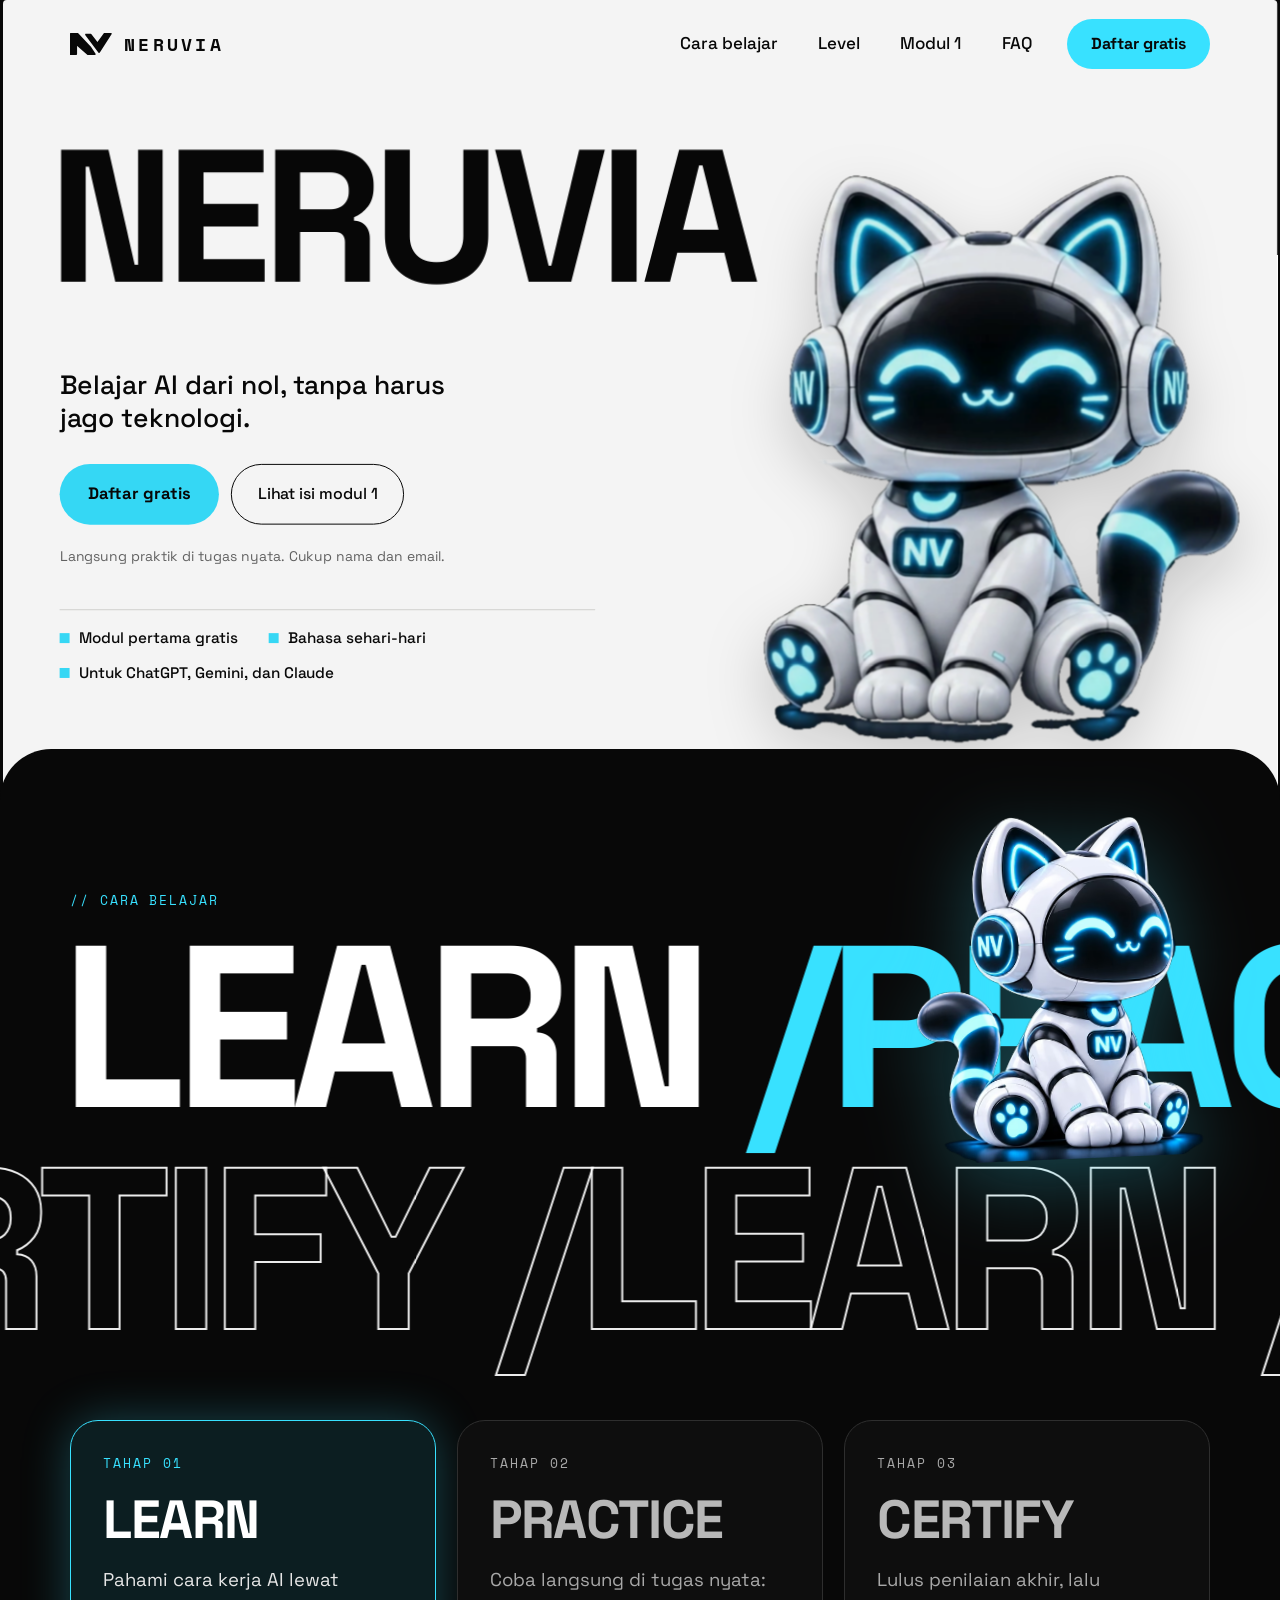
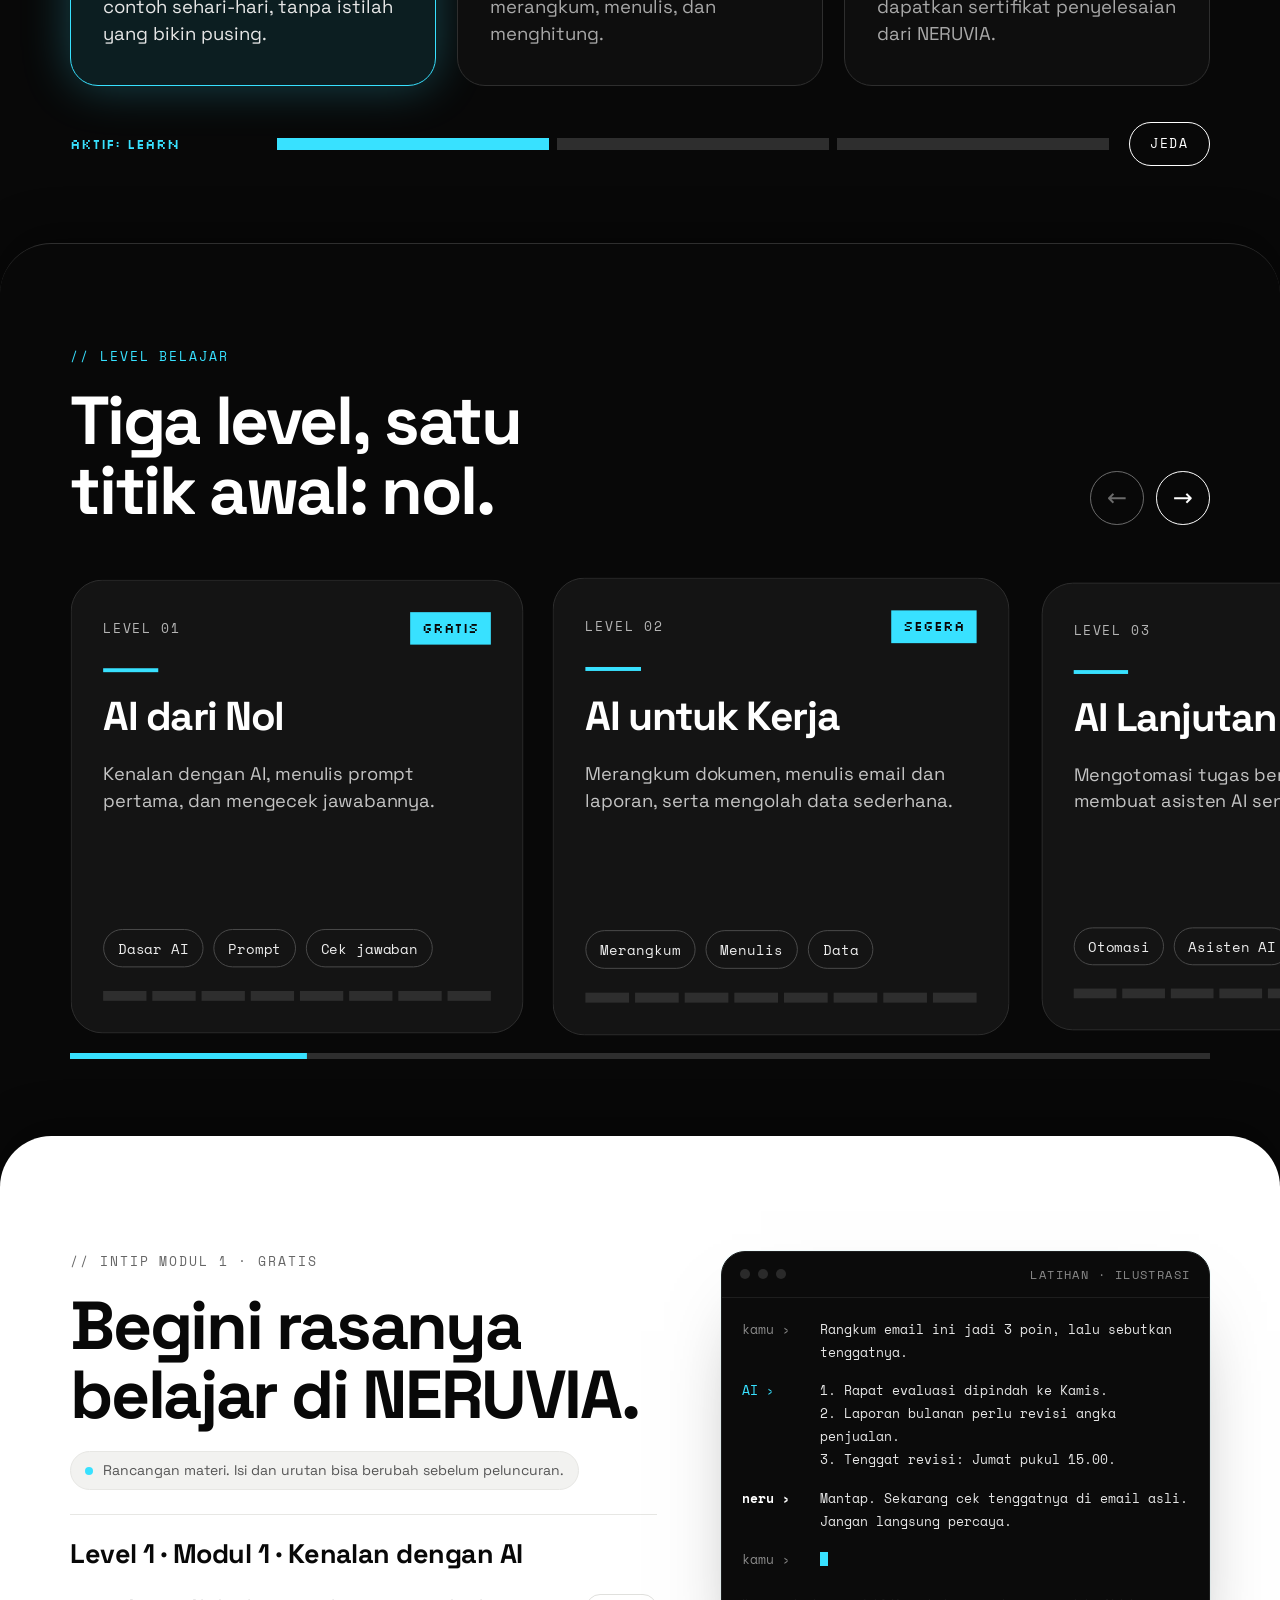
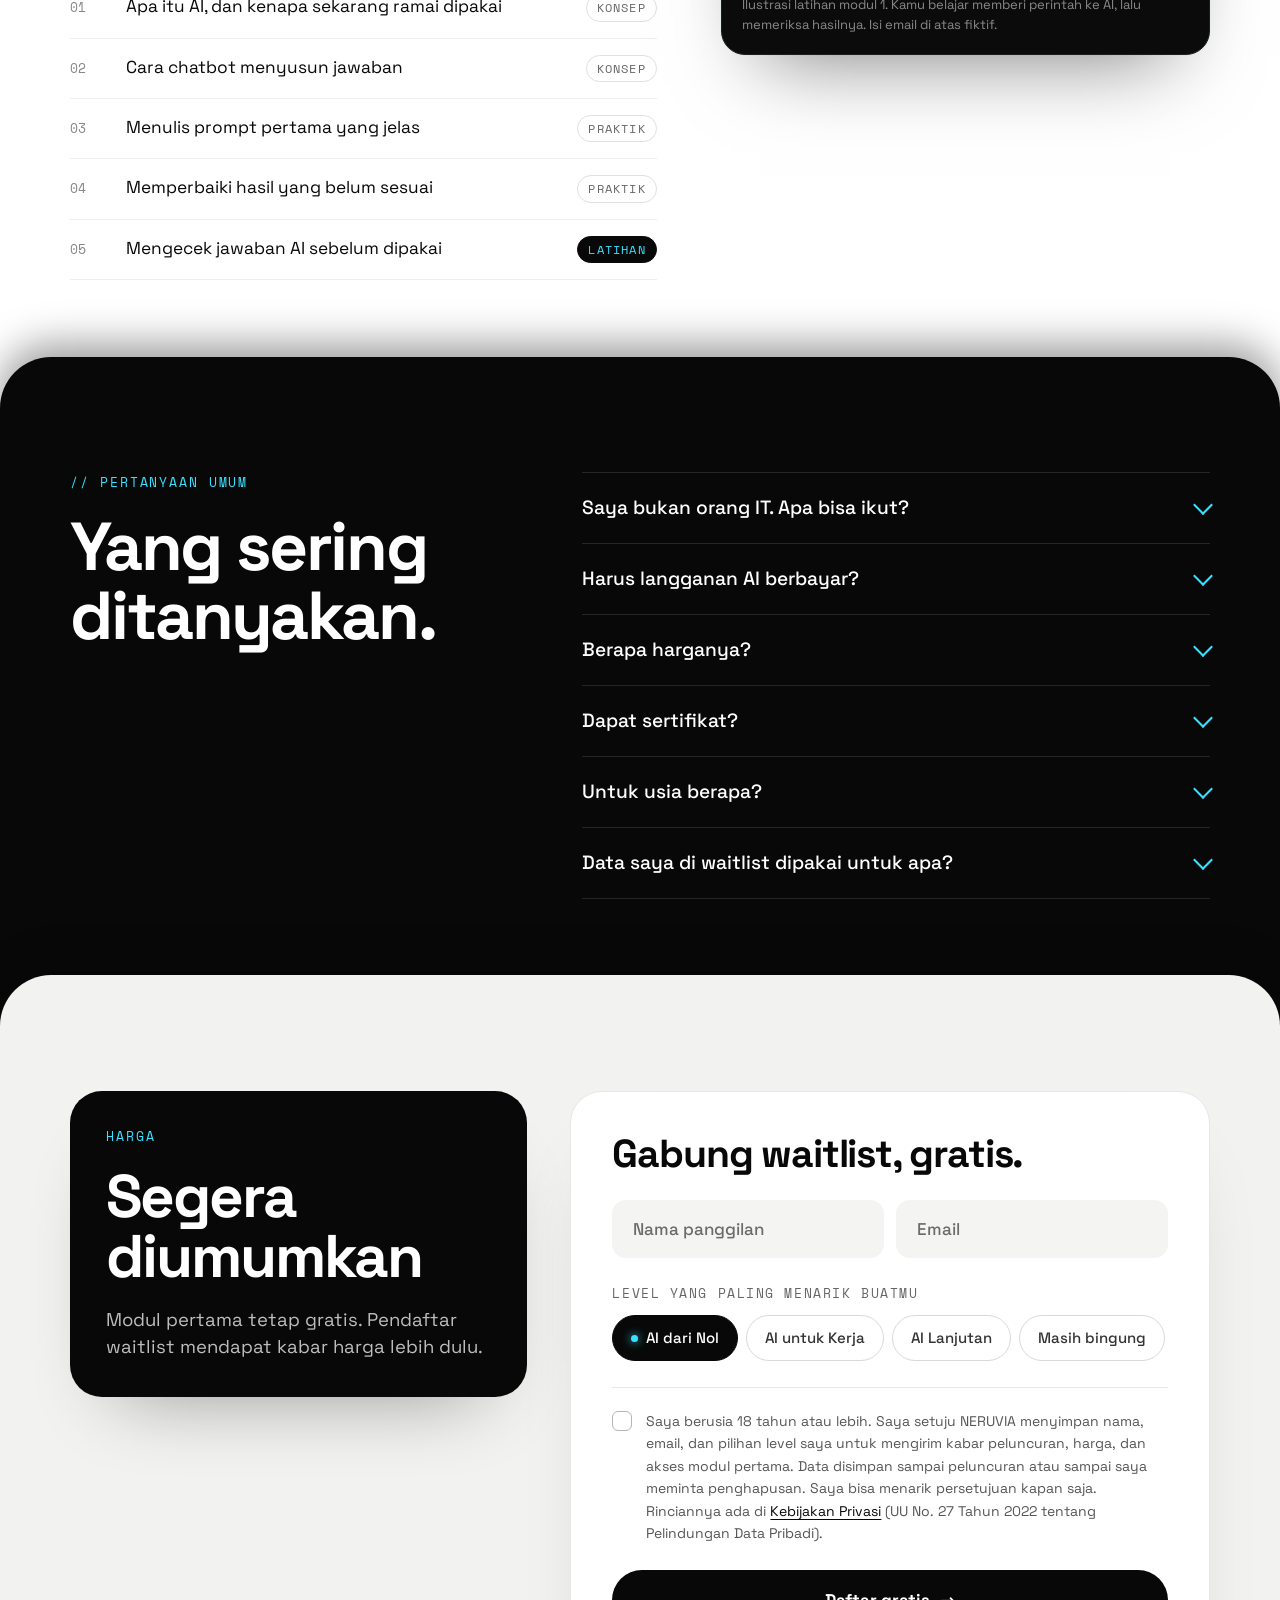
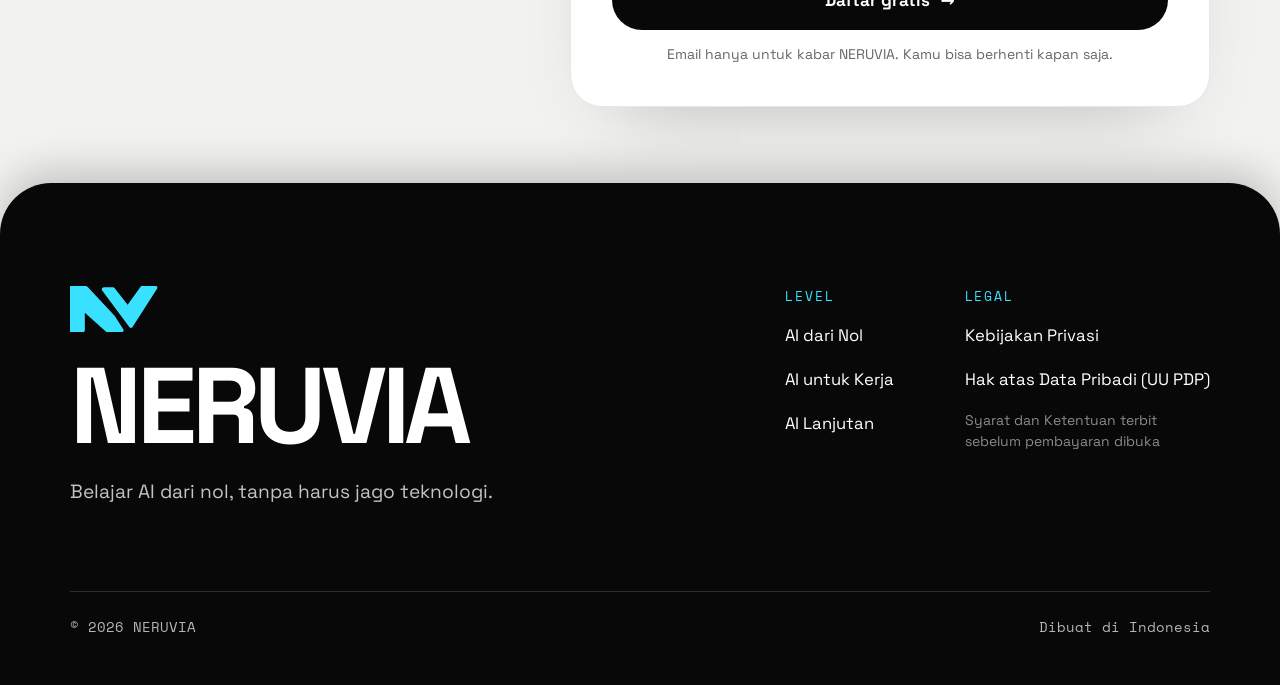
==== commit 200e008a: "B2: audit aset penuh, gambar responsif AVIF/WebP, frame menengah, fallback font beranda, anggaran as" ====
--- a/index.html
+++ b/index.html
@@ -13,7 +13,7 @@
 <link rel="icon" type="image/svg+xml" href="assets/brand/neruvia-icon-cyan.svg">
 <link rel="apple-touch-icon" href="assets/brand/neruvia-icon-cyan-180.png">
 <link rel="preload" href="assets/fonts/SpaceGrotesk-latin.woff2" as="font" type="font/woff2" crossorigin>
-<link rel="preload" href="assets/neru.webp" as="image" type="image/webp">
+<link rel="preload" as="image" type="image/avif" imagesrcset="assets/neru-512.avif 512w, assets/neru-768.avif 768w, assets/neru-1024.avif 1024w" imagesizes="(max-width:900px) min(64vw,360px), min(39vw,585px)" fetchpriority="high">
 
 <style>
 /* ---------- FONT (disajikan lokal, OFL) ---------- */
@@ -22,6 +22,13 @@
 @font-face{font-family:'Space Mono';font-weight:700;font-style:normal;font-display:swap;src:url(assets/fonts/SpaceMono-700-latin.woff2) format('woff2')}
 @font-face{font-family:'Silkscreen';font-weight:400;font-style:normal;font-display:swap;src:url(assets/fonts/Silkscreen-400-latin.woff2) format('woff2')}
 @font-face{font-family:'Silkscreen';font-weight:700;font-style:normal;font-display:swap;src:url(assets/fonts/Silkscreen-700-latin.woff2) format('woff2')}
+@font-face{font-family:'Space Grotesk Fallback';font-weight:300 599;src:local('Arial'),local('Liberation Sans'),local('Helvetica');unicode-range:U+0000-00FF,U+0131,U+0152-0153,U+02BB-02BC,U+02C6,U+02DA,U+02DC,U+2000-206F,U+2074,U+20AC,U+2122,U+2191,U+2193,U+2212,U+2215,U+FEFF,U+FFFD;size-adjust:106%;ascent-override:92.8%;descent-override:27.5%;line-gap-override:0%}
+@font-face{font-family:'Space Grotesk Fallback';font-weight:600 700;src:local('Arial Bold'),local('Arial-BoldMT'),local('Liberation Sans Bold'),local('Helvetica Bold');unicode-range:U+0000-00FF,U+0131,U+0152-0153,U+02BB-02BC,U+02C6,U+02DA,U+02DC,U+2000-206F,U+2074,U+20AC,U+2122,U+2191,U+2193,U+2212,U+2215,U+FEFF,U+FFFD;size-adjust:100.3%;ascent-override:98.1%;descent-override:29.1%;line-gap-override:0%}
+/* Judul NERUVIA hanya huruf kapital tebal: Space Grotesk 700 sekitar 10% lebih sempit dari Arial Bold pada tujuh huruf itu, jadi diberi fallback sendiri supaya judul raksasa tidak melompat saat font tiba. */
+@font-face{font-family:'Space Grotesk Title Fallback';font-weight:700;src:local('Arial Bold'),local('Arial-BoldMT'),local('Liberation Sans Bold'),local('Helvetica Bold');unicode-range:U+0000-00FF,U+0131,U+0152-0153,U+02BB-02BC,U+02C6,U+02DA,U+02DC,U+2000-206F,U+2074,U+20AC,U+2122,U+2191,U+2193,U+2212,U+2215,U+FEFF,U+FFFD;size-adjust:89.9%;ascent-override:109.5%;descent-override:32.5%;line-gap-override:0%}
+@font-face{font-family:'Space Mono Fallback';font-weight:400;src:local('Courier New'),local('Liberation Mono'),local('Cousine');unicode-range:U+0000-00FF,U+0131,U+0152-0153,U+02BB-02BC,U+02C6,U+02DA,U+02DC,U+2000-206F,U+2074,U+20AC,U+2122,U+2191,U+2193,U+2212,U+2215,U+FEFF,U+FFFD;size-adjust:102%;ascent-override:109.8%;descent-override:35.4%;line-gap-override:0%}
+@font-face{font-family:'Space Mono Fallback';font-weight:700;src:local('Courier New Bold'),local('Liberation Mono Bold'),local('Cousine Bold');unicode-range:U+0000-00FF,U+0131,U+0152-0153,U+02BB-02BC,U+02C6,U+02DA,U+02DC,U+2000-206F,U+2074,U+20AC,U+2122,U+2191,U+2193,U+2212,U+2215,U+FEFF,U+FFFD;size-adjust:102%;ascent-override:109.8%;descent-override:35.4%;line-gap-override:0%}
+@font-face{font-family:'Silkscreen Fallback';font-weight:400 700;src:local('Courier New'),local('Liberation Mono'),local('Cousine');unicode-range:U+0000-00FF,U+0131,U+0152-0153,U+02BB-02BC,U+02C6,U+02DA,U+02DC,U+2000-206F,U+2074,U+20AC,U+2122,U+2191,U+2193,U+2212,U+2215,U+FEFF,U+FFFD;size-adjust:113.4%;ascent-override:90.8%;descent-override:22%;line-gap-override:0%}
 
 /* ---------- TOKEN (Arah Visual v0.2) ---------- */
 :root{
@@ -29,9 +36,9 @@
   --d-surface:#0E0E0E; --d-card:#141414; --d-line:#2E2E2E; --d-muted:#B5B5B5;
   --cyan:#38E1FF;
   --ease-lux:cubic-bezier(.16,1,.3,1);
-  --f-main:'Space Grotesk',system-ui,-apple-system,'Segoe UI',Roboto,sans-serif;
-  --f-mono:'Space Mono',ui-monospace,Menlo,Consolas,monospace;
-  --f-pixel:'Silkscreen','Courier New',monospace;
+  --f-main:'Space Grotesk','Space Grotesk Fallback',system-ui,-apple-system,'Segoe UI',Roboto,sans-serif;
+  --f-mono:'Space Mono','Space Mono Fallback',ui-monospace,Menlo,Consolas,monospace;
+  --f-pixel:'Silkscreen','Silkscreen Fallback','Courier New',monospace;
   --u:min(1vw,15px);
   --pad:clamp(20px,5.5vw,80px);
   --sheet:clamp(32px,4vw,56px);
@@ -75,7 +82,7 @@
 
 /* ---------- 1. HERO (terang) ---------- */
 .hero{position:relative;background:var(--paper);height:max(calc(var(--u) * 62.5),min(100svh,760px));min-height:640px;overflow:clip;isolation:isolate;padding-bottom:var(--sheet)}
-.hero .title{position:absolute;left:calc(var(--u) * 3.6);right:0;top:calc(var(--u) * 9.6);text-align:left;font-size:calc(var(--u) * 14.8);line-height:1;font-weight:700;letter-spacing:-.045em;white-space:nowrap;z-index:1;
+.hero .title{font-family:'Space Grotesk','Space Grotesk Title Fallback',system-ui,-apple-system,'Segoe UI',Roboto,sans-serif;position:absolute;left:calc(var(--u) * 3.6);right:0;top:calc(var(--u) * 9.6);text-align:left;font-size:calc(var(--u) * 14.8);line-height:1;font-weight:700;letter-spacing:-.045em;white-space:nowrap;z-index:1;
   transform:translate3d(0,calc(var(--hp,0) * 70px),0);will-change:transform}
 .hero .title span{display:inline-block;opacity:0;transform:translateY(.35em);animation:rise .9s cubic-bezier(.2,.8,.2,1) forwards;animation-delay:calc(var(--i) * 60ms + 100ms)}
 @keyframes rise{to{opacity:1;transform:none}}
@@ -402,7 +409,7 @@
   <h1 class="title" id="h1" aria-label="NERUVIA">
     <span style="--i:0" aria-hidden="true">N</span><span style="--i:1" aria-hidden="true">E</span><span style="--i:2" aria-hidden="true">R</span><span style="--i:3" aria-hidden="true">U</span><span style="--i:4" aria-hidden="true">V</span><span style="--i:5" aria-hidden="true">I</span><span style="--i:6" aria-hidden="true">A</span>
   </h1>
-  <div class="neru" id="neru"><img src="assets/neru.webp" width="1024" height="1272" alt="Neru, maskot NERUVIA, robot kucing berheadphone dengan mata cyan menyala" fetchpriority="high"><canvas width="547" height="648" aria-hidden="true"></canvas></div>
+  <div class="neru" id="neru"><picture><source type="image/avif" srcset="assets/neru-512.avif 512w, assets/neru-768.avif 768w, assets/neru-1024.avif 1024w" sizes="(max-width:900px) min(64vw,360px), min(39vw,585px)"><img src="assets/neru.webp" srcset="assets/neru-512.webp 512w, assets/neru-768.webp 768w, assets/neru.webp 1024w" sizes="(max-width:900px) min(64vw,360px), min(39vw,585px)" width="1024" height="1272" alt="Neru, maskot NERUVIA, robot kucing berheadphone dengan mata cyan menyala" fetchpriority="high"></picture><canvas width="547" height="648" aria-hidden="true"></canvas></div>
   <div class="copy">
     <p class="lead">Belajar AI dari nol, tanpa harus jago teknologi.</p>
     <div class="btns">
@@ -425,7 +432,7 @@
     <div class="row r1">LEARN <b>/PRACTICE</b> /CERTIFY /LEARN</div>
     <div class="row r2">CERTIFY /LEARN /PRACTICE /CERTIFY</div>
   </div>
-  <div class="wave" aria-hidden="true"><img src="assets/neru-wave.webp" width="1041" height="1273" alt="" loading="lazy"></div>
+  <div class="wave" aria-hidden="true"><picture><source type="image/avif" srcset="assets/neru-wave-512.avif 512w, assets/neru-wave-768.avif 768w, assets/neru-wave-1041.avif 1041w" sizes="(max-width:900px) clamp(130px,34vw,220px), clamp(150px,22vw,330px)"><img src="assets/neru-wave.webp" srcset="assets/neru-wave-512.webp 512w, assets/neru-wave-768.webp 768w, assets/neru-wave.webp 1041w" sizes="(max-width:900px) clamp(130px,34vw,220px), clamp(150px,22vw,330px)" width="1041" height="1273" alt="" loading="lazy" decoding="async"></picture></div>
 
   <div class="wrap">
     <div class="steps" id="steps" role="group" aria-label="Tahap belajar, pilih salah satu untuk menyorotnya">
@@ -605,12 +612,12 @@
     var box=$('#neru'); if(!box||reduce) return;
     var cv=$('canvas',box), N=21, NEUTRAL=13.5, frames=[], ok=0;
     if(!cv||!cv.getContext) return;
-    /* Frame 2x (Real-ESRGAN) dipakai bila kotak Neru butuh > 700 px fisik (layar retina, HP);
-       selain itu frame asli 547 px sudah cukup dan lebih ringan. */
+    /* Tiga tingkat frame menurut piksel fisik kotak Neru: <= 700 px frame asli 547 px; 701-900 px (HP, tablet)
+       frame menengah 820 px; di atas 900 px (layar retina desktop) frame 2x 1094 px (Real-ESRGAN). */
     var need=box.getBoundingClientRect().width*(window.devicePixelRatio||1);
-    var dir=need>700 ? 'frames-2x' : 'frames';
-    if(dir==='frames-2x'){ cv.width=1094; cv.height=1296 }
-    var ctx=cv.getContext('2d'), cur=NEUTRAL, tgt=NEUTRAL, shown=-1;
+    var dir=need>900 ? 'frames-2x' : need>700 ? 'frames-m' : 'frames';
+    if(dir==='frames-2x'){ cv.width=1094; cv.height=1296 } else if(dir==='frames-m'){ cv.width=820; cv.height=972 }
+    var ctx=cv.getContext('2d'), cur=NEUTRAL, tgt=NEUTRAL, shown=-1, ready=false;
     var hasPtr=false, px=0, py=0, vis=true, raf=0, t0=performance.now();
     function draw(i){ if(i===shown) return; shown=i; ctx.clearRect(0,0,cv.width,cv.height); ctx.drawImage(frames[i],0,0,cv.width,cv.height) }
     function aim(){
@@ -626,7 +633,7 @@
       draw(clamp(Math.round(cur),0,N-1));
       raf=requestAnimationFrame(tick);
     }
-    function kick(){ if(!raf&&vis) raf=requestAnimationFrame(tick) }
+    function kick(){ if(ready&&!raf&&vis) raf=requestAnimationFrame(tick) }
     addEventListener('pointermove',function(e){
       if(e.pointerType==='touch') return;
       hasPtr=true; px=e.clientX; py=e.clientY; aim(); kick();
@@ -636,14 +643,29 @@
     if('IntersectionObserver' in window){
       new IntersectionObserver(function(es){ vis=es[0].isIntersecting; if(vis) kick() },{threshold:0}).observe(box);
     }
-    for(var i=0;i<N;i++){
-      (function(i){
-        var im=new Image(); im.decoding='async';
-        im.onload=function(){ if(++ok===N){ draw(Math.round(NEUTRAL)); box.classList.add('live'); kick() } };
-        im.src='assets/maskot-animasi/'+dir+'/f'+(i<10?'0':'')+i+'.webp';
-        frames[i]=im;
-      })(i);
+    /* Muat frame hanya setelah halaman selesai dimuat dan browser menganggur, dengan prioritas rendah,
+       supaya gambar hero (LCP) dan font tidak berebut bandwidth dengan 21 frame. Hemat data dan jaringan 2G:
+       tidak dimuat sama sekali, Neru tetap gambar diam. Tab tersembunyi menunggu sampai terlihat. */
+    var kon=navigator.connection;
+    if(kon&&(kon.saveData||/(^|-)2g$/.test(kon.effectiveType||''))) return;
+    function muat(){
+      for(var i=0;i<N;i++){
+        (function(i){
+          var im=new Image(); im.decoding='async'; im.fetchPriority='low';
+          im.onload=function(){ if(++ok===N){ ready=true; draw(Math.round(NEUTRAL)); box.classList.add('live'); kick() } };
+          im.src='assets/maskot-animasi/'+dir+'/f'+(i<10?'0':'')+i+'.webp';
+          frames[i]=im;
+        })(i);
+      }
     }
+    function jadwal(){
+      if(document.hidden){
+        d.addEventListener('visibilitychange',function f(){ if(!document.hidden){ d.removeEventListener('visibilitychange',f); jadwal() } });
+        return;
+      }
+      if(window.requestIdleCallback) requestIdleCallback(muat,{timeout:2500}); else setTimeout(muat,300);
+    }
+    if(d.readyState==='complete') jadwal(); else addEventListener('load',jadwal,{once:true});
   })();
 
   /* ----- pergantian section: lembar lama mundur saat lembar baru naik ----- */
@@ -769,7 +791,15 @@
      Untuk Supabase juga isi window.NERUVIA_WAITLIST_HEADERS = {apikey:'<anon key>', Authorization:'Bearer <anon key>', Prefer:'return=minimal'}.
      Selama endpoint kosong, form berjalan dalam mode pratinjau dan TIDAK mengirim data apa pun. */
   var form=$('#wl'), msg=$('#wl-msg'), btn=$('#wl-btn'), btnT=$('#wl-btn-t'), done=$('#wl-done'),
-      jalur='AI dari Nol', busy=false, started=0, EMAIL=/^[^\s@]+@[^\s@]+\.[^\s@]{2,}$/;
+      jalur='AI dari Nol', busy=false, started=0,
+      JALUR=['AI dari Nol','AI untuk Kerja','AI Lanjutan','Masih bingung'];
+  /* Aturan input (S2). Server (supabase/draf/waitlist-s2-perketat.sql) memakai aturan yang sama atau lebih ketat. */
+  /* NFKC lalu buang karakter kontrol, lebar nol, dan pengecoh arah teks (bidi); rapikan spasi */
+  var JUNK=/[\u0000-\u001F\u007F-\u009F\u00AD\u061C\u180E\u200B-\u200F\u2028-\u202E\u2060-\u206F\uFEFF\uFFF9-\uFFFC]/g;
+  function norm(v){return String(v).normalize('NFKC').replace(/[\t\n\r\v\f]/g,' ').replace(JUNK,'').replace(/\s+/g,' ').trim()}
+  function cps(v){return Array.from(v).length}
+  var NAME=/^[\p{L}\p{M}\p{N}][\p{L}\p{M}\p{N} .'\u2019-]*$/u;
+  var EMAIL=/^[A-Za-z0-9][A-Za-z0-9._%+-]{0,63}@[A-Za-z0-9](?:[A-Za-z0-9-]{0,61}[A-Za-z0-9])?(?:\.[A-Za-z0-9](?:[A-Za-z0-9-]{0,61}[A-Za-z0-9])?)*\.[A-Za-z]{2,24}$/;
   function say(t,c){msg.className='msg '+(c||'');msg.textContent=t||''}
   function fe(id,t){var el=$('#fe-'+id); el.textContent=t||''; el.classList.toggle('on',!!t)}
   function mark(inp,t,id){
@@ -778,17 +808,21 @@
     fe(id,t);
   }
   var rules={
-    name:function(){var v=form.name.value.trim();return v.length>60?'Nama panggilan maksimal 60 karakter.':''},
-    email:function(){var v=form.email.value.trim();
+    name:function(){var v=norm(form.name.value);
+      if(!v)return '';                                   /* nama boleh kosong */
+      if(cps(v)>60)return 'Nama panggilan maksimal 60 karakter.';
+      if(!NAME.test(v))return 'Nama panggilan hanya boleh huruf, angka, spasi, titik, apostrof, dan tanda hubung, dan harus diawali huruf atau angka.';
+      return ''},
+    email:function(){var v=norm(form.email.value);
       if(!v)return 'Isi alamat email kamu.';
-      if(v.length>254||!EMAIL.test(v))return 'Alamat email belum valid. Contoh: nama@email.com';
+      if(v.length>254||v.indexOf('..')>=0||!EMAIL.test(v))return 'Alamat email belum valid. Contoh: nama@email.com';
       return ''},
     consent:function(){return form.consent.checked?'':'Centang pernyataan usia dan persetujuan untuk melanjutkan.'}
   };
   var field={name:form.name,email:form.email,consent:form.consent};
   function check(k){var t=rules[k]();mark(field[k],t,k);return t}
   ['name','email'].forEach(function(k){
-    field[k].addEventListener('blur',function(){if(field[k].value||field[k].hasAttribute('aria-invalid'))check(k)});
+    field[k].addEventListener('blur',function(){if(field[k].value){var n=norm(field[k].value);if(n!==field[k].value)field[k].value=n}if(field[k].value||field[k].hasAttribute('aria-invalid'))check(k)});
     field[k].addEventListener('input',function(){if(field[k].hasAttribute('aria-invalid'))check(k)});
   });
   form.consent.addEventListener('change',function(){if($('#consent-l').classList.contains('bad'))check('consent')});
@@ -812,12 +846,13 @@
     var bad=['name','email','consent'].filter(function(k){return check(k)});
     if(bad.length){field[bad[0]].focus();say('Periksa '+bad.length+' isian yang ditandai merah.','err');return}
     if(started&&Date.now()-started<1200){say('Terlalu cepat. Coba kirim sekali lagi.','err');started=0;return}   /* penjaga waktu */
+    if(JALUR.indexOf(jalur)<0){say('Pilihan level tidak dikenali. Muat ulang halaman, lalu coba lagi.','err');return}   /* DOM bisa diubah dari luar */
     var ep=window.NERUVIA_WAITLIST_ENDPOINT;
     if(!ep){say('Mode pratinjau: form belum terhubung ke backend, jadi data tidak dikirim.','info');return}
     setBusy(true);say('');
     var ctl=window.AbortController?new AbortController():null, to=setTimeout(function(){ctl&&ctl.abort()},12000);
     fetch(ep,{method:'POST',headers:Object.assign({'Content-Type':'application/json'},window.NERUVIA_WAITLIST_HEADERS||{}),signal:ctl?ctl.signal:undefined,
-      body:JSON.stringify({name:form.name.value.trim(),email:form.email.value.trim(),jalur:jalur,consent:true,
+      body:JSON.stringify({name:norm(form.name.value)||null,email:norm(form.email.value),jalur:jalur,consent:true,
         consent_text:'v4 2026-11-19 (18+, nama, email, level; sampai peluncuran; kebijakan-privasi.html v2)',client_ts:new Date().toISOString()})})
       .then(function(r){
         if(r.status===409||r.status===422){sent();return}   /* email sudah terdaftar: tampilkan hasil yang sama */
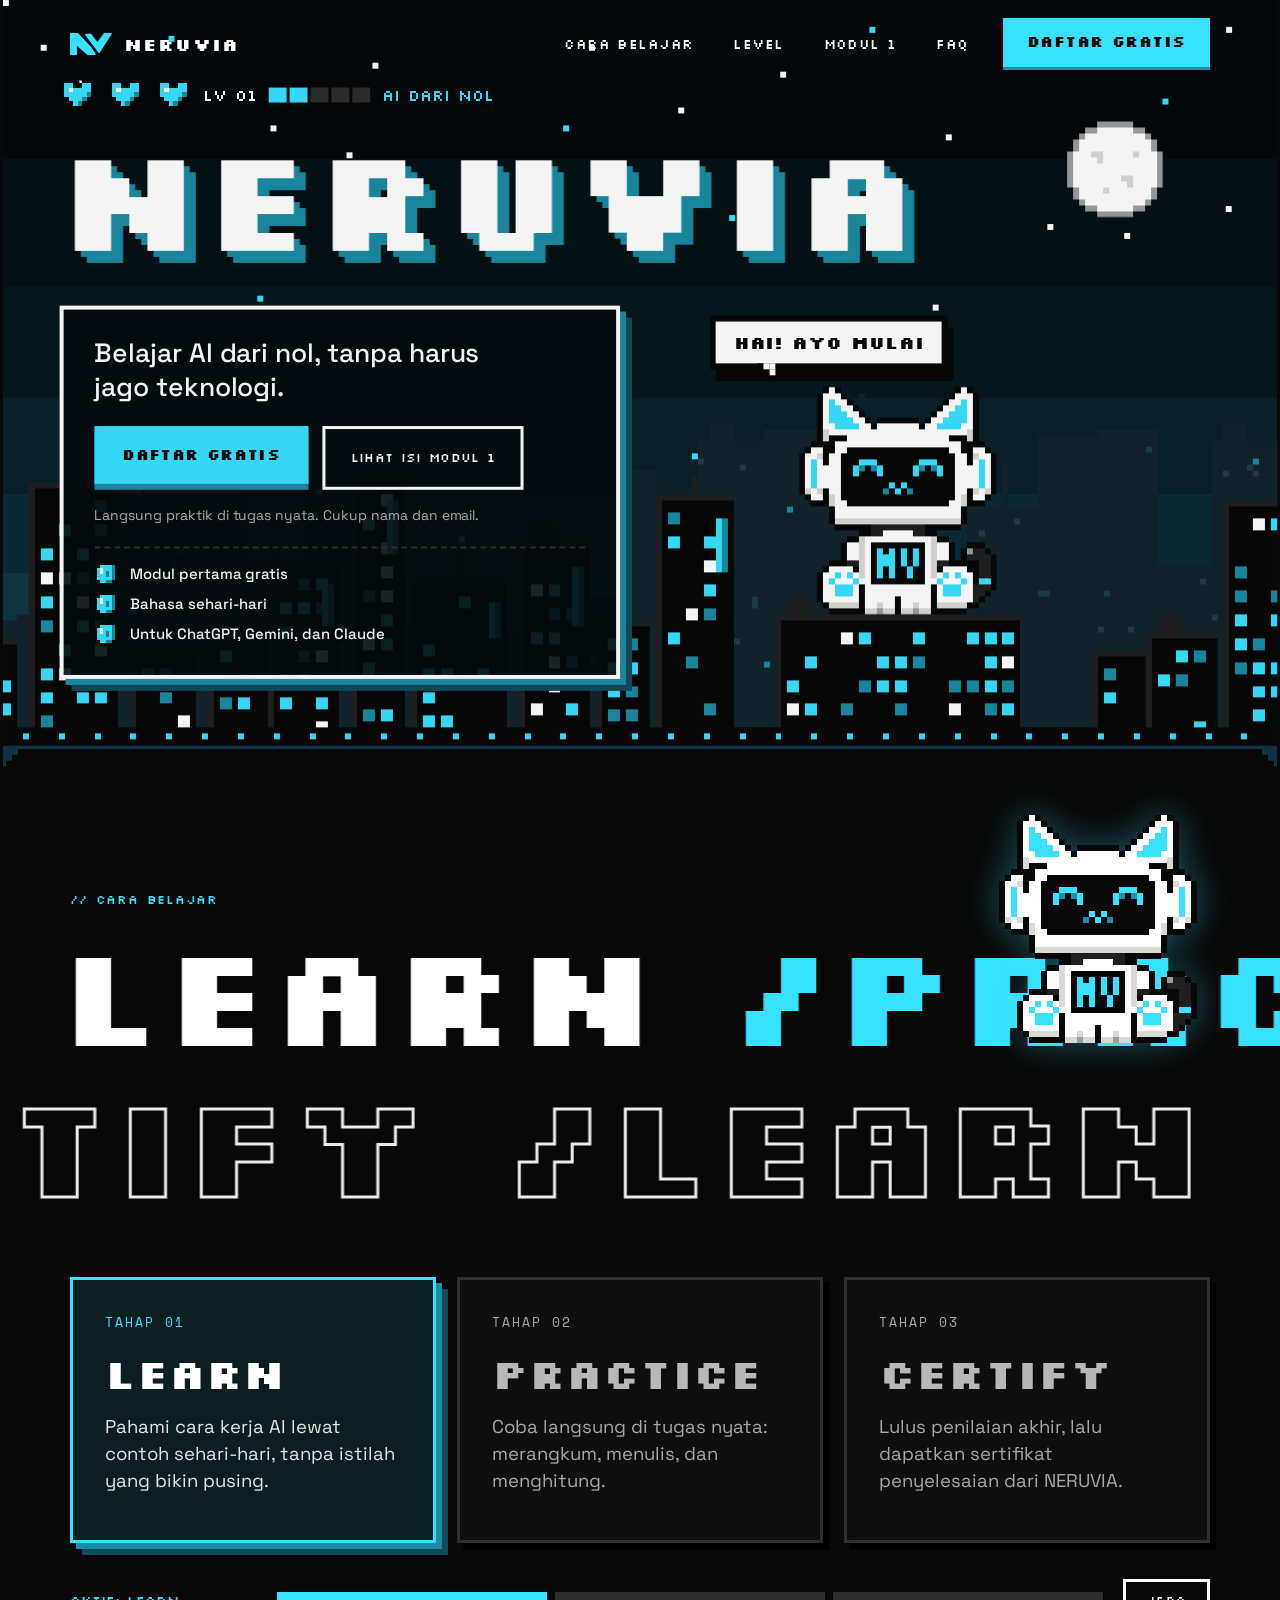
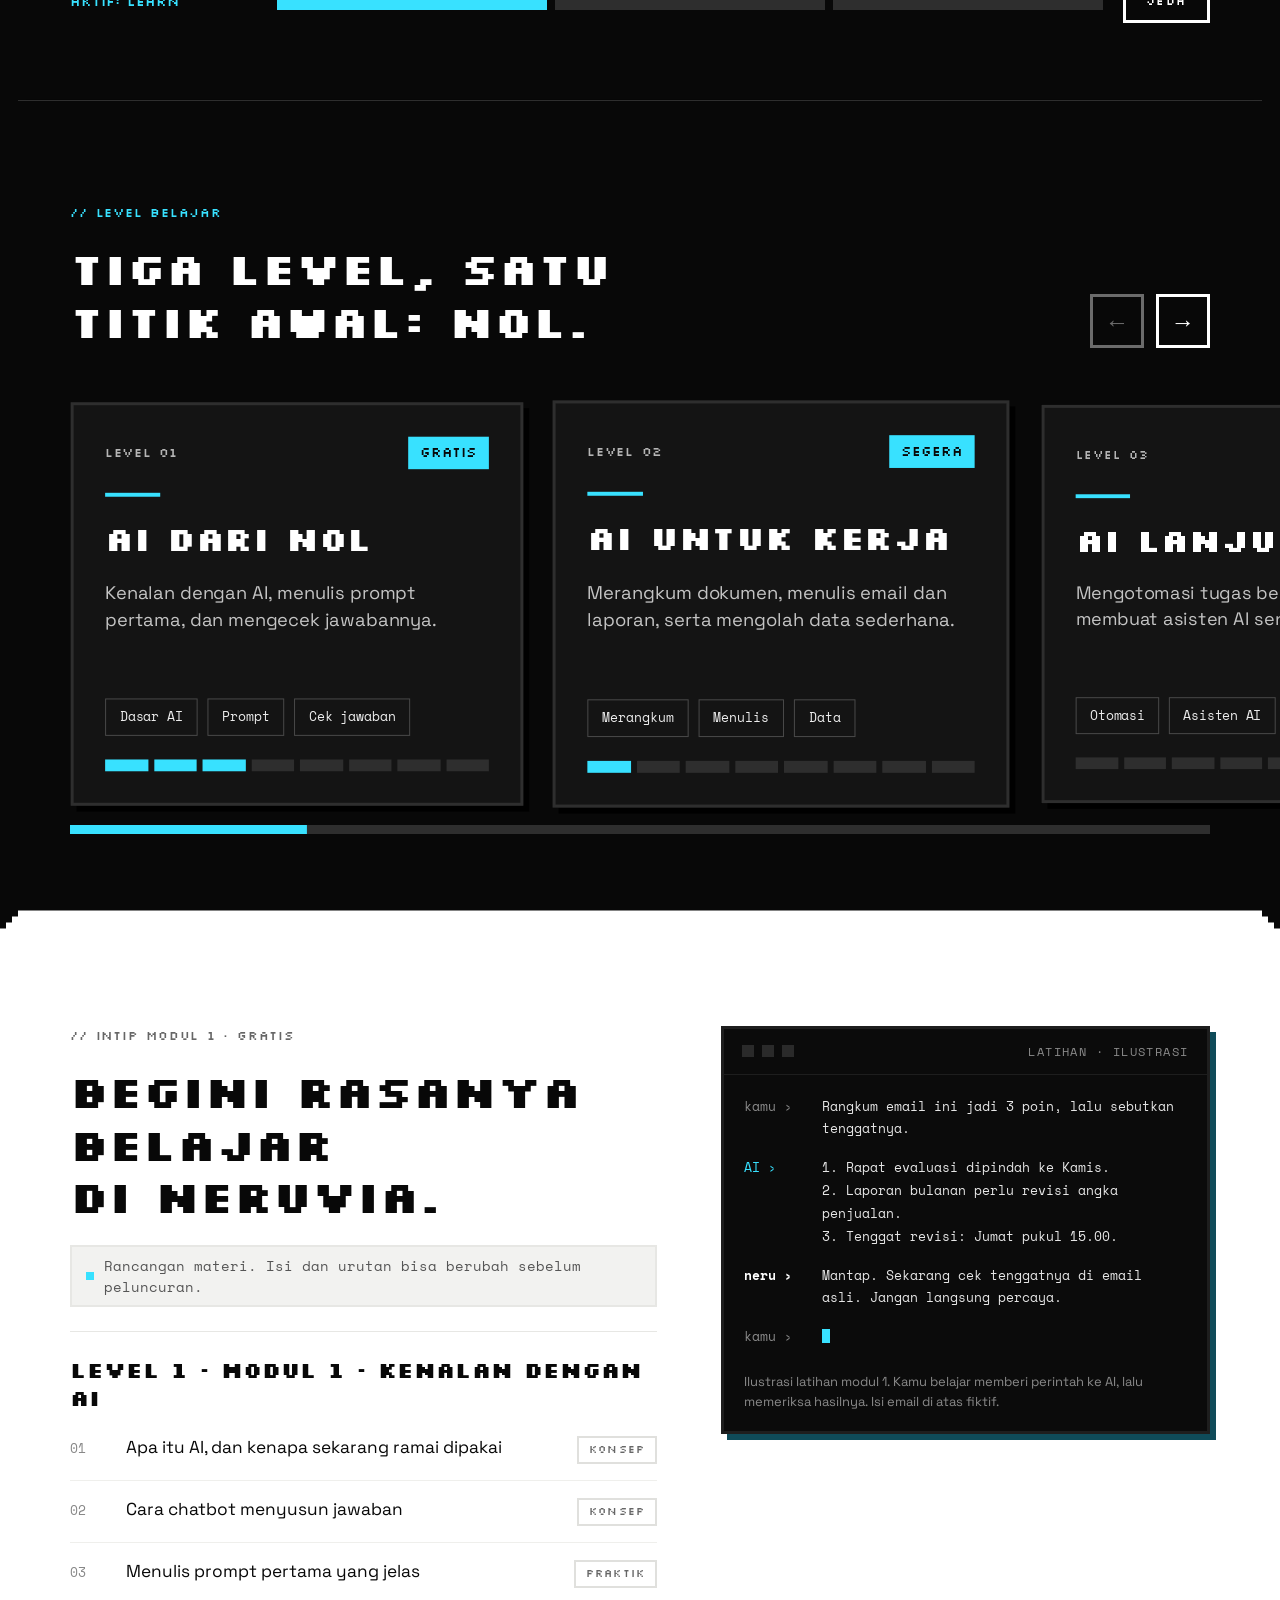
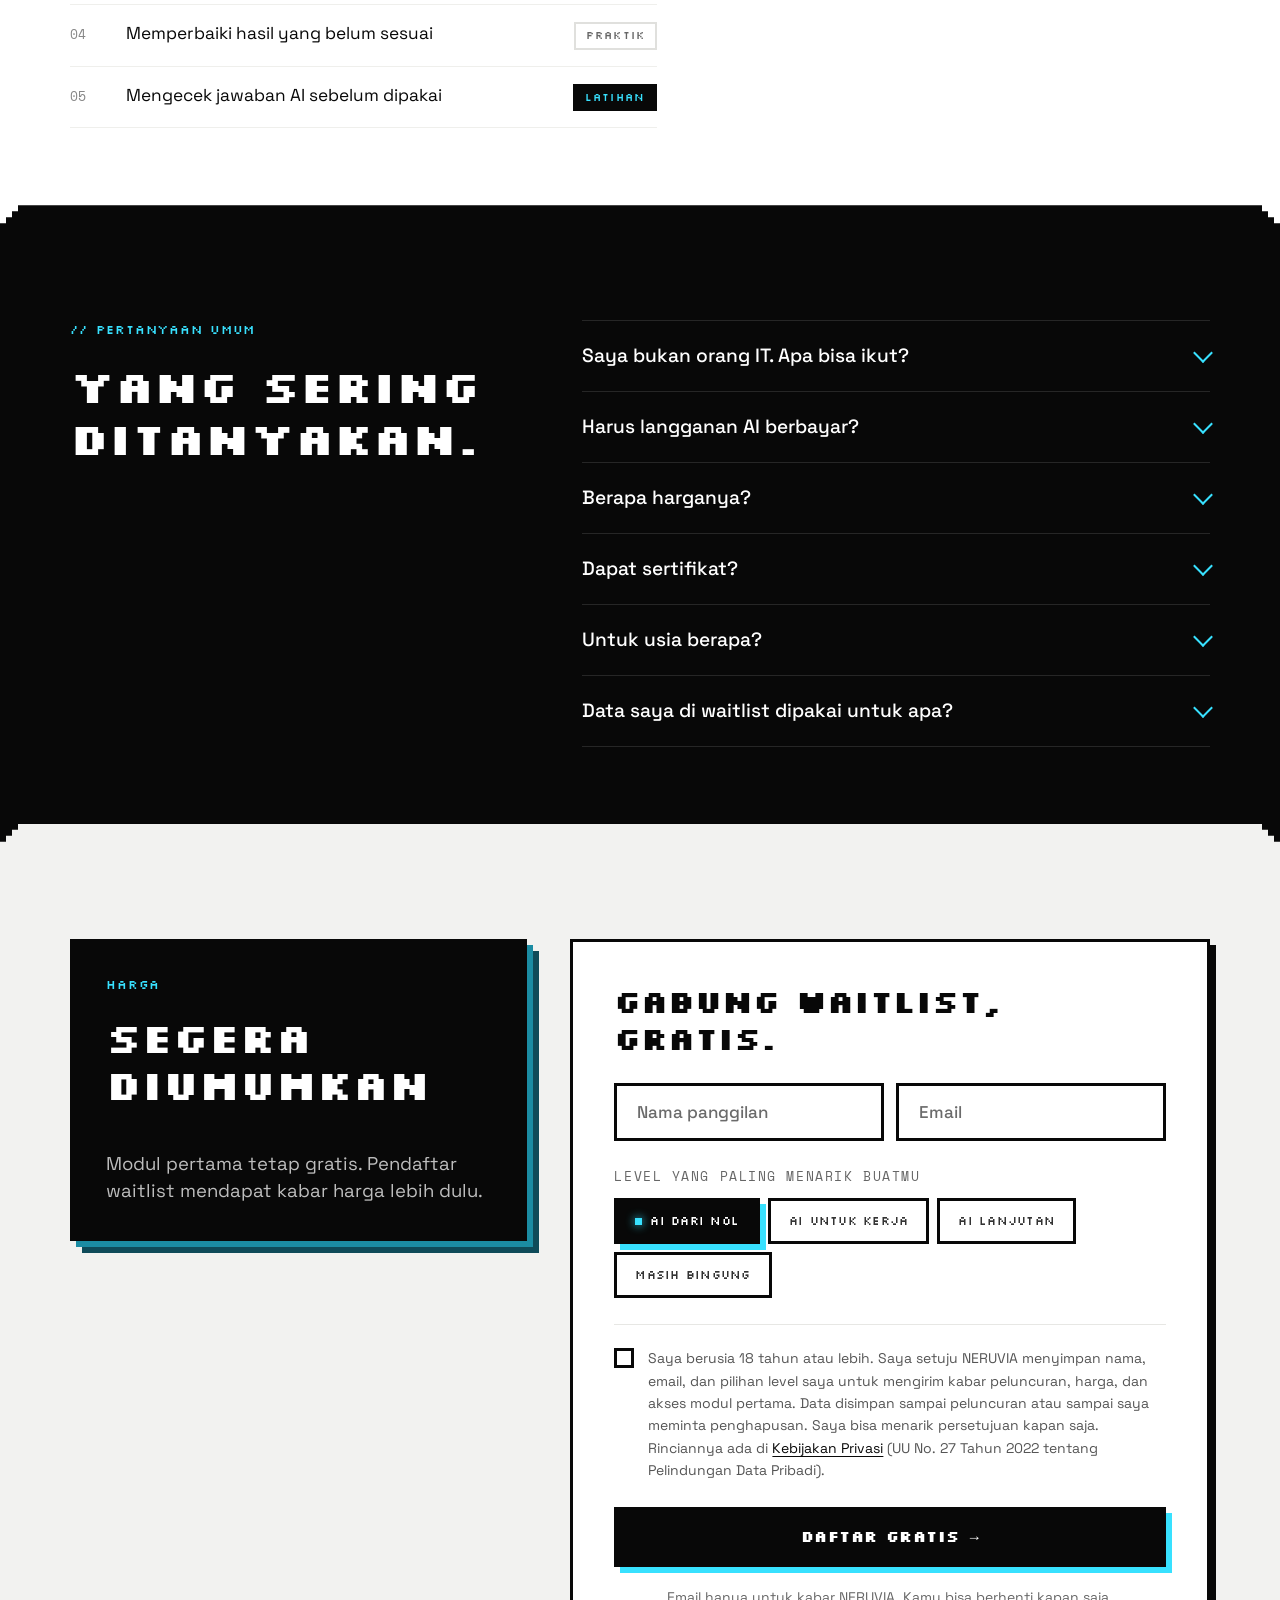
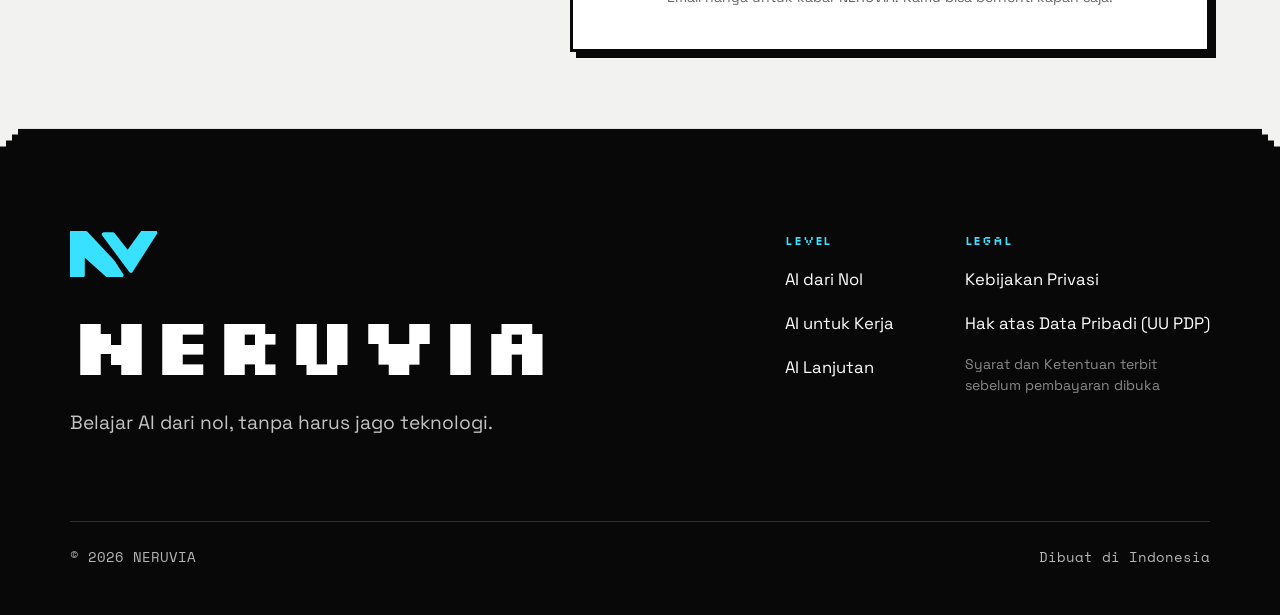
==== commit 9f738f37: "Landing tema pixel art: hero kota malam + Neru pixel (cabang percobaan) Sprite digambar lewat kode (" ====
--- a/index.html
+++ b/index.html
@@ -5,7 +5,7 @@
 <meta name="viewport" content="width=device-width, initial-scale=1">
 <title>NERUVIA — Belajar AI dari nol, tanpa harus jago teknologi</title>
 <meta name="description" content="Belajar AI dari nol, tanpa harus jago teknologi. Langsung praktik di tugas nyata, pakai bahasa sehari-hari, bareng Neru si robot kucing. Modul pertama gratis.">
-<meta name="theme-color" content="#ffffff">
+<meta name="theme-color" content="#050A0D">
 <meta property="og:type" content="website">
 <meta property="og:title" content="NERUVIA — Belajar AI dari nol, tanpa harus jago teknologi">
 <meta property="og:description" content="Langsung praktik di tugas nyata, pakai bahasa sehari-hari. Modul pertama gratis.">
@@ -13,7 +13,6 @@
 <link rel="icon" type="image/svg+xml" href="assets/brand/neruvia-icon-cyan.svg">
 <link rel="apple-touch-icon" href="assets/brand/neruvia-icon-cyan-180.png">
 <link rel="preload" href="assets/fonts/SpaceGrotesk-latin.woff2" as="font" type="font/woff2" crossorigin>
-<link rel="preload" as="image" type="image/avif" imagesrcset="assets/neru-512.avif 512w, assets/neru-768.avif 768w, assets/neru-1024.avif 1024w" imagesizes="(max-width:900px) min(64vw,360px), min(39vw,585px)" fetchpriority="high">
 
 <style>
 /* ---------- FONT (disajikan lokal, OFL) ---------- */
@@ -80,35 +79,68 @@
 /* ---------- LEMBARAN BERTUMPUK ---------- */
 .sheet{position:relative;margin-top:calc(var(--sheet) * -1);border-radius:var(--sheet) var(--sheet) 0 0}
 
-/* ---------- 1. HERO (terang) ---------- */
-.hero{position:relative;background:var(--paper);height:max(calc(var(--u) * 62.5),min(100svh,760px));min-height:640px;overflow:clip;isolation:isolate;padding-bottom:var(--sheet)}
-.hero .title{font-family:'Space Grotesk','Space Grotesk Title Fallback',system-ui,-apple-system,'Segoe UI',Roboto,sans-serif;position:absolute;left:calc(var(--u) * 3.6);right:0;top:calc(var(--u) * 9.6);text-align:left;font-size:calc(var(--u) * 14.8);line-height:1;font-weight:700;letter-spacing:-.045em;white-space:nowrap;z-index:1;
+/* ---------- 1. HERO PIXEL: kota malam + Neru (cabang pixel-art) ----------
+   Satu satuan pixel (--px) dipakai semua sprite supaya ukuran pikselnya sama.
+   Aset digambar lewat kode: tools/buat-pixel.py. */
+.hero{position:relative;background:#050A0D;color:#fff;height:max(calc(var(--u) * 62.5),min(100svh,780px));min-height:660px;overflow:clip;isolation:isolate;padding-bottom:var(--sheet);--base:var(--sheet);--cx:70vw}
+.scene{position:absolute;inset:0;z-index:0;overflow:hidden}
+.sky{position:absolute;inset:0;background:linear-gradient(to bottom,#04080A 0 20%,#061116 20% 36%,#08181F 36% 50%,#0A212A 50% 62%,#0C2B36 62% 72%,#103644 72% 100%)}
+.stars{position:absolute;left:0;top:0;width:var(--px);height:var(--px);background:#fff;z-index:1;animation:kedip 3.2s steps(1) infinite;
+  box-shadow:6vw 9svh #fff,13vw 4svh var(--cyan),21vw 14svh #fff,29vw 7svh #fff,37vw 19svh var(--cyan),46vw 5svh #fff,53vw 12svh #fff,61vw 8svh #fff,68vw 3svh var(--cyan),74vw 15svh #fff,83vw 6svh #fff,91vw 11svh var(--cyan),96vw 3svh #fff,9vw 24svh #fff,33vw 27svh #fff,57vw 24svh var(--cyan),88vw 26svh #fff}
+.stars.b{left:3vw;top:5svh;animation-delay:-1.6s;box-shadow:10vw 6svh #fff,24vw 12svh #fff,41vw 9svh var(--cyan),50vw 17svh #fff,64vw 14svh #fff,79vw 20svh #fff,93vw 18svh #fff,17vw 28svh var(--cyan),70vw 29svh #fff}
+@keyframes kedip{0%{opacity:1}50%{opacity:.35}100%{opacity:1}}
+.moon{position:absolute;right:calc(var(--u) * 9);top:calc(var(--u) * 9.5);width:calc(16 * var(--px));height:calc(16 * var(--px));background:url(assets/pixel/bulan.png) 0 0/100% 100% no-repeat;image-rendering:pixelated;z-index:1;transform:translate3d(0,calc(var(--hp,0) * -60px),0)}
+.city{position:absolute;left:0;right:0;bottom:var(--base);background-repeat:repeat-x;background-position:calc(var(--cx) - 242 * var(--px)) 100%;image-rendering:pixelated}
+.city.far{height:calc(70 * var(--px));background-image:url(assets/pixel/kota-jauh.png);background-size:calc(320 * var(--px)) calc(70 * var(--px));z-index:2;transform:translate3d(0,calc(var(--hp,0) * -24px),0)}
+.city.near{height:calc(64 * var(--px));background-image:url(assets/pixel/kota-dekat.png);background-size:calc(320 * var(--px)) calc(64 * var(--px));z-index:3}
+/* Sprite Neru: lembar 3 frame (mata ^ ^, kedip, ekor naik), digeser per frame tanpa transisi */
+.neru-sp{display:block;width:calc(33 * var(--px));height:calc(38 * var(--px));background:url(assets/pixel/neru-diam.png) 0 0/calc(99 * var(--px)) calc(38 * var(--px)) no-repeat;image-rendering:pixelated;animation:neru 6s steps(1) infinite}
+@keyframes neru{
+  0%{background-position:0 0}
+  34%{background-position:calc(var(--px) * -33) 0}
+  37%{background-position:0 0}
+  62%{background-position:calc(var(--px) * -66) 0}
+  72%{background-position:0 0}
+  86%{background-position:calc(var(--px) * -66) 0}
+  94%{background-position:0 0}}
+.hero-neru{position:absolute;z-index:4;left:calc(var(--cx) - 16 * var(--px));bottom:calc(var(--base) + 22 * var(--px))}
+.bubble{position:absolute;z-index:5;left:calc(var(--cx) - 30 * var(--px));bottom:calc(var(--base) + 22 * var(--px) + 42 * var(--px));background:#fff;color:var(--ink);font-family:var(--f-pixel);font-weight:700;font-size:clamp(12px,calc(var(--px) * 3),22px);line-height:1;padding:calc(var(--px) * 2) calc(var(--px) * 3);box-shadow:0 0 0 var(--px) var(--ink),var(--px) calc(var(--px) * 2) 0 var(--px) var(--ink);white-space:nowrap;animation:melayang 2.4s steps(2) infinite}
+.bubble::after{content:"";position:absolute;left:calc(var(--px) * 8);top:100%;width:var(--px);height:var(--px);background:#fff;box-shadow:var(--px) 0 #fff,0 var(--px) var(--ink),var(--px) var(--px) #fff,calc(var(--px) * 2) var(--px) var(--ink),var(--px) calc(var(--px) * 2) var(--ink),calc(var(--px) * -1) 0 var(--ink),calc(var(--px) * -1) var(--px) var(--ink)}
+@keyframes melayang{0%{translate:0 0}50%{translate:0 calc(var(--px) * -1)}100%{translate:0 0}}
+.hero .hud{position:absolute;left:calc(var(--u) * 4.45);top:calc(var(--u) * 6.2);z-index:4;display:flex;align-items:center;gap:calc(var(--px) * 2);font-family:var(--f-pixel);font-size:clamp(12px,calc(var(--px) * 2.7),18px);color:#fff}
+.hud .ic{display:block;width:calc(8 * var(--px) * .75);height:calc(7 * var(--px) * .75);background:url(assets/pixel/hati.png) 0 0/100% 100% no-repeat;image-rendering:pixelated}
+.hud .xp{display:flex;gap:calc(var(--px) * .5)}
+.hud .xp i{display:block;width:calc(var(--px) * 3);height:calc(var(--px) * 2.5);background:#2E2E2E}
+.hud .xp i.on{background:var(--cyan)}
+.hud .nm{color:var(--cyan)}
+.hero .title{font-family:var(--f-pixel);position:absolute;left:calc(var(--u) * 4.2);right:0;top:calc(var(--u) * 9.6);text-align:left;font-size:calc(var(--u) * 11.4);line-height:1;font-weight:700;letter-spacing:.01em;white-space:nowrap;z-index:4;color:#fff;
+  text-shadow:calc(var(--px) * 1) calc(var(--px) * 1) 0 #1B8CA3,calc(var(--px) * 2) calc(var(--px) * 2) 0 #1B8CA3;
   transform:translate3d(0,calc(var(--hp,0) * 70px),0);will-change:transform}
-.hero .title span{display:inline-block;opacity:0;transform:translateY(.35em);animation:rise .9s cubic-bezier(.2,.8,.2,1) forwards;animation-delay:calc(var(--i) * 60ms + 100ms)}
+.hero .title span{display:inline-block;opacity:0;transform:translateY(.35em);animation:rise .9s steps(6) forwards;animation-delay:calc(var(--i) * 60ms + 100ms)}
+.hero .title span:nth-child(odd){color:#fff}
 @keyframes rise{to{opacity:1;transform:none}}
-.hero .neru{position:absolute;left:calc(var(--u) * 58.4);top:calc(var(--u) * 12.5);width:calc(var(--u) * 39);z-index:3;
-  transform:translate3d(0,calc(var(--hp,0) * -110px),0) scale(calc(1 + var(--hp,0) * .08)) rotate(calc(var(--hp,0) * -3deg));will-change:transform}
-.hero .neru{aspect-ratio:547/648;filter:drop-shadow(0 24px 30px rgba(8,8,8,.18))}
-.hero .neru img,.hero .neru canvas{position:absolute;inset:0;width:100%;height:100%;object-fit:contain}
-.hero .neru canvas{display:none}
-.hero .neru.live canvas{display:block}
-.hero .neru.live img{display:none}
-.hero .copy{position:absolute;left:calc(var(--u) * 4.45);top:calc(var(--u) * 29);width:calc(var(--u) * 40);z-index:4;display:flex;flex-direction:column;gap:calc(var(--u) * 2.2)}
+/* Kotak dialog ala RPG: terbaca di atas kota */
+.hero .copy{position:absolute;left:calc(var(--u) * 4.45);top:calc(var(--u) * 24);width:calc(var(--u) * 44);z-index:6;display:flex;flex-direction:column;gap:calc(var(--u) * 1.7);
+  background:rgba(5,10,13,.9);border:calc(var(--px) * .67) solid #fff;box-shadow:var(--px) var(--px) 0 #1B8CA3,calc(var(--px) * 2) calc(var(--px) * 2) 0 #0F4B59;padding:calc(var(--u) * 2.2) calc(var(--u) * 2.4)}
 .hero .lead{font-size:calc(var(--u) * 2.08);line-height:1.25;font-weight:500;text-wrap:pretty}
-.hero .btns{display:flex;gap:12px;flex-wrap:wrap}
+.hero .btns{display:flex;gap:14px;flex-wrap:wrap}
 .micro{font-size:14px;line-height:1.45;color:var(--muted);margin-top:-6px}
+.hero .micro{color:#B5B5B5}
 form .micro{text-align:center;margin-top:-12px}
-.hero .facts{position:absolute;left:calc(var(--u) * 4.45);bottom:calc(var(--u) * 7.6 + var(--sheet) * .3);width:calc(var(--u) * 42);z-index:4;list-style:none;display:flex;flex-wrap:wrap;gap:12px calc(var(--u) * 2.4);border-top:1px solid var(--rule);padding-top:16px}
+.hero .facts{list-style:none;display:flex;flex-direction:column;gap:6px;border-top:2px dashed #2E2E2E;padding-top:14px}
 .facts li{display:flex;gap:14px;align-items:center;font-size:clamp(16px,1.4vw,20px);font-weight:500;padding:16px 0;border-top:1px solid var(--rule)}
-.hero .facts li{padding:0;border-top:0;gap:10px;font-size:clamp(15px,1.2vw,18px)}
-.facts li::before{content:"";width:10px;height:10px;background:var(--cyan);flex:none}
+.hero .facts li{padding:0;border-top:0;gap:12px;font-size:clamp(15px,1.15vw,18px)}
+.facts li::before{content:"";width:24px;height:24px;flex:none;background:url(assets/pixel/koin.png) 0 0/100% 100% no-repeat;image-rendering:pixelated}
+.sr-only{position:absolute;width:1px;height:1px;overflow:hidden;clip:rect(0 0 0 0);clip-path:inset(50%);white-space:nowrap}
+:root{--px:6px}
+
 
 /* ---------- 2. GELAP: marquee + tahap ---------- */
 .dark{background:var(--ink);color:#fff}
 .stages{z-index:2;padding:calc(var(--sheet) + clamp(56px,7vw,100px)) 0 clamp(80px,10vw,150px);overflow:clip}
 .stages .eyebrow{padding:0 var(--pad);color:var(--cyan)}
 .marquee{position:relative;margin-top:12px;display:grid;gap:clamp(2px,.8vw,12px);user-select:none}
-.marquee .row{white-space:nowrap;font-weight:700;line-height:.92;letter-spacing:-.05em;font-size:clamp(76px,18vw,268px);will-change:transform}
+.marquee .row{font-family:'Space Grotesk','Space Grotesk Title Fallback',system-ui,-apple-system,'Segoe UI',Roboto,sans-serif;white-space:nowrap;font-weight:700;line-height:.92;letter-spacing:-.05em;font-size:clamp(76px,18vw,268px);will-change:transform}
 .marquee .r1{transform:translate3d(calc(8vw - var(--mp,0) * 34vw),0,0)}
 .marquee .r1 b{color:var(--cyan);font-weight:700}
 .marquee .r2{color:transparent;-webkit-text-stroke:2px rgba(255,255,255,.92);transform:translate3d(calc(-30vw + var(--mp,0) * 30vw),0,0)}
@@ -340,15 +372,6 @@
   .menu li a .no{font-family:var(--f-mono);font-size:13px;font-weight:400;letter-spacing:.14em;color:var(--d-muted)}
   .menu li a:hover,.menu li a:active{color:var(--cyan)}
   .menu .cta{margin-top:28px;width:100%}
-  .hero{height:auto;min-height:0;padding:96px var(--pad) calc(var(--sheet) + 40px);display:flex;flex-direction:column;align-items:center;text-align:center}
-  .hero .title{position:relative;inset:auto;font-size:19.5vw;top:auto;width:100%;text-align:center}
-  .hero .neru{position:relative;left:auto;top:auto;width:min(64vw,360px);margin-top:-5vw}
-  .hero .copy{position:relative;left:auto;top:auto;width:100%;align-items:center;margin-top:12px;gap:20px}
-  .hero .lead{font-size:clamp(20px,5.4vw,28px);max-width:22em}
-  .hero .btns{justify-content:center}
-  .hero .facts{position:relative;right:auto;bottom:auto;width:100%;margin-top:24px;text-align:left;left:auto;display:block;border-top:0;padding-top:0}
-  .hero .facts li{padding:16px 0;border-top:1px solid var(--rule);gap:14px;font-size:clamp(16px,4.4vw,20px)}
-  .stages .wave{width:clamp(130px,34vw,220px);top:clamp(70px,22vw,130px)}
   .steps{grid-template-columns:1fr}
   .step{min-height:0}
   .meter{flex-wrap:wrap}
@@ -369,11 +392,102 @@
   .hero .title span,.rv{opacity:1;transform:none;translate:none;scale:none;filter:none}
   .split .w>span{translate:none;rotate:none}
   .recede{transform:none!important}.recede::after{display:none}
-  .hero .title,.hero .neru,.stages .wave{transform:none!important}
+  .hero .title,.scene>*,.stages .wave{transform:none!important}
   .marquee .r1{transform:translate3d(0,0,0)!important}.marquee .r2{transform:translate3d(-12vw,0,0)!important}
   .meter .rot{display:none}
 }
 .no-js .rv,.no-js .hero .title span{opacity:1;transform:none;translate:none;scale:none;filter:none}
+
+/* =====================================================================
+   TEMA PIXEL (cabang pixel-art): satu kisi, sudut siku, bayangan bertangga
+   ===================================================================== */
+:root{--px:6px;--gelap-cyan:#1B8CA3;--gelap-cyan2:#0F4B59}
+@media(max-width:1399px){:root{--px:6px}}
+@media(max-width:900px){:root{--px:5px}}
+@media(max-width:600px){:root{--px:4px}}
+@media(min-width:1400px){:root{--px:7px}}
+@media(min-width:1800px){:root{--px:8px}}
+/* lembar bertumpuk: sudut atas bertangga, bukan melengkung */
+.sheet{border-radius:0;clip-path:polygon(0 calc(var(--px) * 3),var(--px) calc(var(--px) * 3),var(--px) calc(var(--px) * 2),calc(var(--px) * 2) calc(var(--px) * 2),calc(var(--px) * 2) var(--px),calc(var(--px) * 3) var(--px),calc(var(--px) * 3) 0,calc(100% - var(--px) * 3) 0,calc(100% - var(--px) * 3) var(--px),calc(100% - var(--px) * 2) var(--px),calc(100% - var(--px) * 2) calc(var(--px) * 2),calc(100% - var(--px)) calc(var(--px) * 2),calc(100% - var(--px)) calc(var(--px) * 3),100% calc(var(--px) * 3),100% 100%,0 100%)}
+.hero.recede{border-radius:0}
+.recede::after{border-radius:0}
+/* tombol */
+.cta,.ghost,.chip,.badge,.tags span,.lessons li span,.meter .rot,.arrows button,.menu-btn{border-radius:0}
+.cta{font-family:var(--f-pixel);font-weight:700;letter-spacing:.03em;text-transform:uppercase;font-size:15px;box-shadow:0 var(--px) 0 var(--gelap-cyan);margin-bottom:var(--px);transition:translate .12s steps(2),box-shadow .12s steps(2)}
+.cta:hover{transform:none;translate:0 calc(var(--px) * .5);box-shadow:0 calc(var(--px) * .5) 0 var(--gelap-cyan)}
+.cta:active{translate:0 var(--px);box-shadow:0 0 0 var(--gelap-cyan)}
+.cta.lg{font-size:clamp(14px,1.15vw,17px)}
+.ghost{font-family:var(--f-pixel);text-transform:uppercase;letter-spacing:.03em;font-size:clamp(12px,1vw,15px);border:calc(var(--px) * .5) solid currentColor}
+.nav .cta{box-shadow:0 3px 0 var(--gelap-cyan);margin-bottom:3px}
+.nav .brand{font-family:var(--f-pixel);letter-spacing:.06em}
+.nav .links a:not(.cta){font-family:var(--f-pixel);font-size:14px;letter-spacing:.03em;text-transform:uppercase}
+.progress{height:6px}.progress i{box-shadow:none}
+/* judul bagian */
+.h2{font-family:var(--f-pixel);font-weight:700;letter-spacing:0;line-height:1.18;font-size:clamp(24px,3.5vw,52px);max-width:13em}
+.eyebrow,.mono{font-family:var(--f-pixel);letter-spacing:.06em;font-size:clamp(11px,1vw,15px)}
+.marquee .row{font-family:var(--f-pixel);letter-spacing:0;font-size:clamp(52px,11vw,168px);line-height:1}
+.marquee .r2{-webkit-text-stroke:calc(var(--px) * .5) rgba(255,255,255,.92)}
+.stages .wave{width:auto;transform:translate3d(0,calc((var(--mp,.5) - .5) * -70px),0);top:clamp(10px,3vw,50px)}
+.stages .wave .neru-sp{filter:drop-shadow(0 0 calc(var(--px) * 3) rgba(56,225,255,.35))}
+/* kartu */
+.step,.card,.price,form,.term,.std article{border-radius:0}
+.step{border:calc(var(--px) * .5) solid var(--d-line);box-shadow:var(--px) var(--px) 0 #000}
+.step .k{font-family:var(--f-pixel);letter-spacing:0;font-size:clamp(26px,3.3vw,48px)}
+.step.on{box-shadow:var(--px) var(--px) 0 var(--gelap-cyan),calc(var(--px) * 2) calc(var(--px) * 2) 0 var(--gelap-cyan2)}
+.meter .bars i{height:calc(var(--px) * 3)}
+.meter .rot{border-width:calc(var(--px) * .5);font-family:var(--f-pixel);font-size:12px}
+.card{border:calc(var(--px) * .5) solid #2E2E2E;box-shadow:var(--px) var(--px) 0 #000;min-height:clamp(380px,32vw,470px)}
+.card:hover{box-shadow:var(--px) var(--px) 0 var(--gelap-cyan),calc(var(--px) * 2) calc(var(--px) * 2) 0 var(--gelap-cyan2)}
+.card h3{font-family:var(--f-pixel);font-weight:700;letter-spacing:0;font-size:clamp(24px,2.6vw,38px);line-height:1.12}
+.tags span{border:calc(var(--px) * .33) solid #4A4A4A;font-size:13px}
+.px i{height:calc(var(--px) * 2)}
+.card:nth-child(1) .px i:nth-child(-n+3){background:var(--cyan)}
+.card:nth-child(2) .px i:nth-child(-n+1){background:var(--cyan)}
+.arrows button{border-width:calc(var(--px) * .5);font-family:var(--f-pixel)}
+.rail-bar{height:calc(var(--px) * 1.5)}
+/* modul 1 */
+.lessons h3{font-family:var(--f-pixel);letter-spacing:0;font-size:clamp(17px,1.7vw,24px);line-height:1.25}
+.lessons li span{border-width:2px;font-family:var(--f-pixel);font-size:11px}
+.mod .note{border-radius:0;border-width:2px;font-family:var(--f-mono)}
+.mod .note::before{border-radius:0}
+.term{border:calc(var(--px) * .5) solid #1E1E1E;box-shadow:var(--px) var(--px) 0 var(--gelap-cyan2)}
+.term .bar i{border-radius:0;width:12px;height:12px}
+/* FAQ */
+.qa summary{font-family:var(--f-main)}
+/* harga + form */
+.price{box-shadow:var(--px) var(--px) 0 var(--gelap-cyan),calc(var(--px) * 2) calc(var(--px) * 2) 0 var(--gelap-cyan2)}
+.price .big{font-family:var(--f-pixel);letter-spacing:0;font-size:clamp(26px,3.2vw,46px);line-height:1.15}
+form{border:calc(var(--px) * .5) solid var(--ink);box-shadow:var(--px) var(--px) 0 var(--ink)}
+form h2{font-family:var(--f-pixel);letter-spacing:0;font-size:clamp(22px,2.4vw,34px);line-height:1.2}
+input[type=text],input[type=email]{border-radius:0;border:calc(var(--px) * .5) solid var(--ink);background:#fff;height:58px}
+input[type=text]:focus,input[type=email]:focus{box-shadow:var(--px) var(--px) 0 var(--cyan)}
+.chip{border:calc(var(--px) * .5) solid var(--ink);font-family:var(--f-pixel);font-size:12px;text-transform:uppercase;letter-spacing:.02em}
+.chip[aria-pressed=true]{box-shadow:var(--px) var(--px) 0 var(--cyan)}
+.chip[aria-pressed=true]::before{border-radius:0}
+.consent input{border-radius:0;border-width:3px;border-color:var(--ink)}
+.msg.ok,.msg.info{border-radius:0}
+.submit{border-radius:0;background:var(--ink);box-shadow:var(--px) var(--px) 0 var(--cyan)}
+.submit:hover{background:var(--cyan);box-shadow:var(--px) var(--px) 0 var(--ink)}
+.submit[aria-busy=true]::after{border-radius:0}
+/* footer */
+.foot .word{font-family:var(--f-pixel);letter-spacing:0;font-size:clamp(40px,6.4vw,92px);line-height:1}
+/* hero: layar sempit, susunan menumpuk (judul, kota+Neru, dialog) */
+@media(max-width:900px){
+  .hero{height:auto;min-height:0;padding:76px var(--pad) calc(var(--sheet) + 28px);display:flex;flex-direction:column;align-items:center;text-align:center;--base:0px;--cx:50vw}
+  .scene{position:relative;inset:auto;order:2;width:100vw;margin:calc(var(--px) * 3) calc(var(--pad) * -1) 0;height:calc(106 * var(--px));flex:none}
+  .hero .hud{position:relative;inset:auto;order:0;justify-content:center;margin-bottom:14px;left:auto;top:auto}
+  .hero .title{position:relative;inset:auto;order:1;font-size:clamp(34px,13.2vw,76px);top:auto;left:auto;width:100%;text-align:center}
+  .hero .copy{position:relative;inset:auto;order:3;width:100%;margin:calc(var(--px) * 4) 0 0;align-items:center;text-align:center;top:auto;left:auto}
+  .hero .lead{font-size:clamp(19px,5.2vw,26px)}
+  .hero .btns{justify-content:center}
+  .hero .facts{align-items:flex-start;text-align:left;width:100%}
+  .moon{right:8vw;top:calc(var(--px) * 6)}
+  .stars,.stars.b{display:block}
+  .bubble{left:calc(var(--cx) - 24 * var(--px))}
+  .stages .wave{top:clamp(70px,22vw,130px)}
+  .nav .brand{font-size:13px;letter-spacing:.04em}
+  .nav .links .cta{font-size:11px;padding:8px 12px;min-height:40px}
+}
 </style>
 </head>
 
@@ -404,12 +518,22 @@
 
 <main id="top">
 
-<!-- ===== 1. HERO ===== -->
-<section class="hero light" id="hero" aria-labelledby="h1">
+<!-- ===== 1. HERO (tema pixel: kota malam + Neru) ===== -->
+<section class="hero dark" id="hero" aria-labelledby="h1">
+  <div class="scene" aria-hidden="true">
+    <div class="sky"></div>
+    <i class="stars"></i><i class="stars b"></i>
+    <i class="moon"></i>
+    <div class="city far"></div>
+    <div class="city near"></div>
+    <div class="bubble"><span>HAI! AYO MULAI</span></div>
+    <i class="neru-sp hero-neru"></i>
+  </div>
+  <div class="hud" aria-hidden="true"><i class="ic heart"></i><i class="ic heart"></i><i class="ic heart"></i><span>LV 01</span><span class="xp"><i class="on"></i><i class="on"></i><i></i><i></i><i></i></span><span class="nm">AI DARI NOL</span></div>
   <h1 class="title" id="h1" aria-label="NERUVIA">
     <span style="--i:0" aria-hidden="true">N</span><span style="--i:1" aria-hidden="true">E</span><span style="--i:2" aria-hidden="true">R</span><span style="--i:3" aria-hidden="true">U</span><span style="--i:4" aria-hidden="true">V</span><span style="--i:5" aria-hidden="true">I</span><span style="--i:6" aria-hidden="true">A</span>
   </h1>
-  <div class="neru" id="neru"><picture><source type="image/avif" srcset="assets/neru-512.avif 512w, assets/neru-768.avif 768w, assets/neru-1024.avif 1024w" sizes="(max-width:900px) min(64vw,360px), min(39vw,585px)"><img src="assets/neru.webp" srcset="assets/neru-512.webp 512w, assets/neru-768.webp 768w, assets/neru.webp 1024w" sizes="(max-width:900px) min(64vw,360px), min(39vw,585px)" width="1024" height="1272" alt="Neru, maskot NERUVIA, robot kucing berheadphone dengan mata cyan menyala" fetchpriority="high"></picture><canvas width="547" height="648" aria-hidden="true"></canvas></div>
+  <p class="sr-only">Neru, maskot NERUVIA, robot kucing berheadphone dengan mata cyan menyala, berdiri di atap kota malam.</p>
   <div class="copy">
     <p class="lead">Belajar AI dari nol, tanpa harus jago teknologi.</p>
     <div class="btns">
@@ -417,10 +541,10 @@
       <a class="ghost" href="#modul-d">Lihat isi modul 1</a>
     </div>
     <p class="micro">Langsung praktik di tugas nyata. Cukup nama dan email.</p>
-  </div>
-  <ul class="facts" aria-label="Fakta singkat">
-    <li>Modul pertama gratis</li><li>Bahasa sehari-hari</li><li>Untuk ChatGPT, Gemini, dan Claude</li>
-  </ul>
+    <ul class="facts" aria-label="Fakta singkat">
+      <li>Modul pertama gratis</li><li>Bahasa sehari-hari</li><li>Untuk ChatGPT, Gemini, dan Claude</li>
+    </ul>
+  </div>
 </section>
 
 <!-- ===== 2. GELAP: marquee + tahap belajar ===== -->
@@ -432,7 +556,7 @@
     <div class="row r1">LEARN <b>/PRACTICE</b> /CERTIFY /LEARN</div>
     <div class="row r2">CERTIFY /LEARN /PRACTICE /CERTIFY</div>
   </div>
-  <div class="wave" aria-hidden="true"><picture><source type="image/avif" srcset="assets/neru-wave-512.avif 512w, assets/neru-wave-768.avif 768w, assets/neru-wave-1041.avif 1041w" sizes="(max-width:900px) clamp(130px,34vw,220px), clamp(150px,22vw,330px)"><img src="assets/neru-wave.webp" srcset="assets/neru-wave-512.webp 512w, assets/neru-wave-768.webp 768w, assets/neru-wave.webp 1041w" sizes="(max-width:900px) clamp(130px,34vw,220px), clamp(150px,22vw,330px)" width="1041" height="1273" alt="" loading="lazy" decoding="async"></picture></div>
+  <div class="wave" aria-hidden="true"><i class="neru-sp"></i></div>
 
   <div class="wrap">
     <div class="steps" id="steps" role="group" aria-label="Tahap belajar, pilih salah satu untuk menyorotnya">
@@ -606,67 +730,6 @@
     rv.forEach(function(el){io.observe(el)});
   } else rv.forEach(function(el){el.classList.add('in')});
 
-
-  /* ----- Neru menoleh ke kursor (hanya hero) ----- */
-  (function(){
-    var box=$('#neru'); if(!box||reduce) return;
-    var cv=$('canvas',box), N=21, NEUTRAL=13.5, frames=[], ok=0;
-    if(!cv||!cv.getContext) return;
-    /* Tiga tingkat frame menurut piksel fisik kotak Neru: <= 700 px frame asli 547 px; 701-900 px (HP, tablet)
-       frame menengah 820 px; di atas 900 px (layar retina desktop) frame 2x 1094 px (Real-ESRGAN). */
-    var need=box.getBoundingClientRect().width*(window.devicePixelRatio||1);
-    var dir=need>900 ? 'frames-2x' : need>700 ? 'frames-m' : 'frames';
-    if(dir==='frames-2x'){ cv.width=1094; cv.height=1296 } else if(dir==='frames-m'){ cv.width=820; cv.height=972 }
-    var ctx=cv.getContext('2d'), cur=NEUTRAL, tgt=NEUTRAL, shown=-1, ready=false;
-    var hasPtr=false, px=0, py=0, vis=true, raf=0, t0=performance.now();
-    function draw(i){ if(i===shown) return; shown=i; ctx.clearRect(0,0,cv.width,cv.height); ctx.drawImage(frames[i],0,0,cv.width,cv.height) }
-    function aim(){
-      var r=box.getBoundingClientRect(), cx=r.left+r.width/2, dx=px-cx;
-      var t=dx<0 ? dx/Math.max(1,cx) : dx/Math.max(1,innerWidth-cx);
-      t=clamp(t*1.25,-1,1);
-      tgt=t<0 ? NEUTRAL+t*NEUTRAL : NEUTRAL+t*(N-1-NEUTRAL);
-    }
-    function tick(now){
-      raf=0; if(!vis) return;
-      if(!hasPtr){ tgt=11+5.5*Math.sin((now-t0)/1900) }
-      cur+=(tgt-cur)*.12;
-      draw(clamp(Math.round(cur),0,N-1));
-      raf=requestAnimationFrame(tick);
-    }
-    function kick(){ if(ready&&!raf&&vis) raf=requestAnimationFrame(tick) }
-    addEventListener('pointermove',function(e){
-      if(e.pointerType==='touch') return;
-      hasPtr=true; px=e.clientX; py=e.clientY; aim(); kick();
-    },{passive:true});
-    addEventListener('scroll',function(){ if(hasPtr) aim() },{passive:true});
-    d.addEventListener('mouseleave',function(){ hasPtr=false; t0=performance.now()-1900*Math.asin(clamp((cur-11)/5.5,-1,1)) });
-    if('IntersectionObserver' in window){
-      new IntersectionObserver(function(es){ vis=es[0].isIntersecting; if(vis) kick() },{threshold:0}).observe(box);
-    }
-    /* Muat frame hanya setelah halaman selesai dimuat dan browser menganggur, dengan prioritas rendah,
-       supaya gambar hero (LCP) dan font tidak berebut bandwidth dengan 21 frame. Hemat data dan jaringan 2G:
-       tidak dimuat sama sekali, Neru tetap gambar diam. Tab tersembunyi menunggu sampai terlihat. */
-    var kon=navigator.connection;
-    if(kon&&(kon.saveData||/(^|-)2g$/.test(kon.effectiveType||''))) return;
-    function muat(){
-      for(var i=0;i<N;i++){
-        (function(i){
-          var im=new Image(); im.decoding='async'; im.fetchPriority='low';
-          im.onload=function(){ if(++ok===N){ ready=true; draw(Math.round(NEUTRAL)); box.classList.add('live'); kick() } };
-          im.src='assets/maskot-animasi/'+dir+'/f'+(i<10?'0':'')+i+'.webp';
-          frames[i]=im;
-        })(i);
-      }
-    }
-    function jadwal(){
-      if(document.hidden){
-        d.addEventListener('visibilitychange',function f(){ if(!document.hidden){ d.removeEventListener('visibilitychange',f); jadwal() } });
-        return;
-      }
-      if(window.requestIdleCallback) requestIdleCallback(muat,{timeout:2500}); else setTimeout(muat,300);
-    }
-    if(d.readyState==='complete') jadwal(); else addEventListener('load',jadwal,{once:true});
-  })();
 
   /* ----- pergantian section: lembar lama mundur saat lembar baru naik ----- */
   var flow=$$('main > section, body > footer'), tops=[];
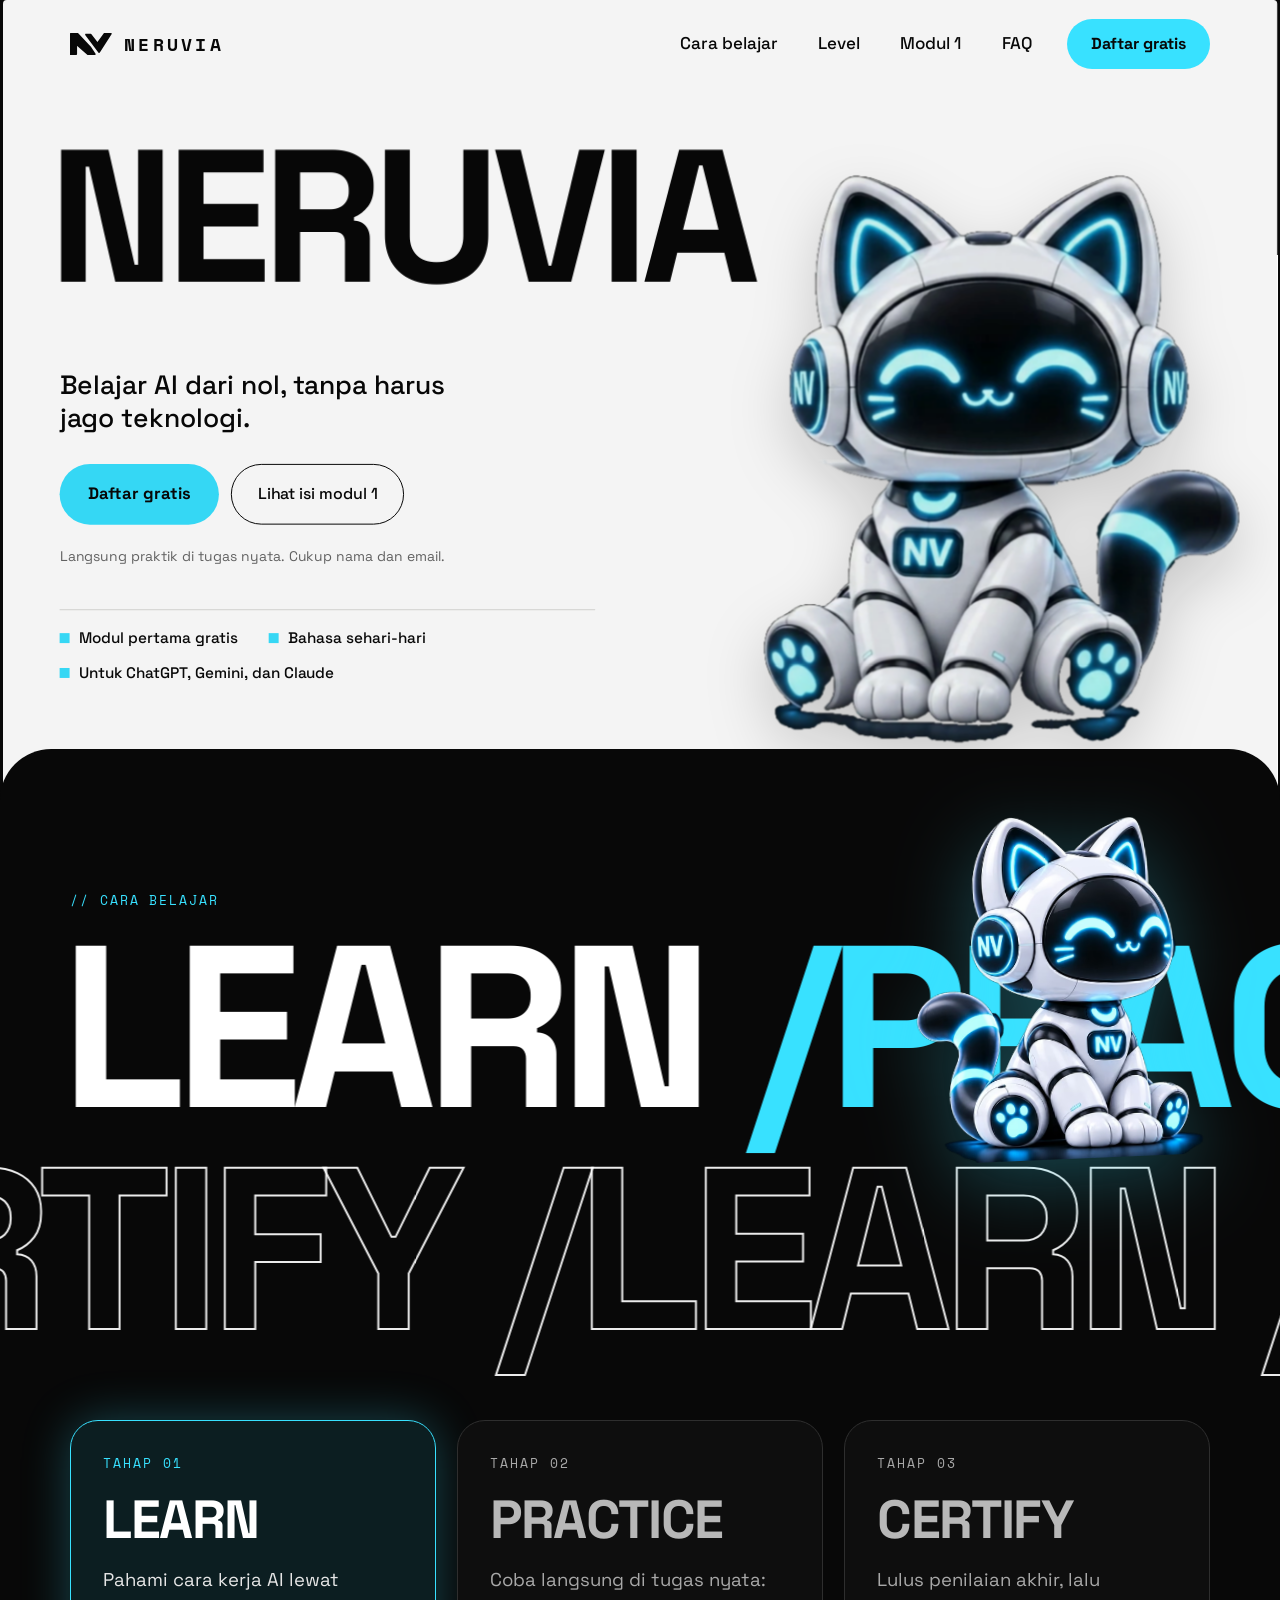
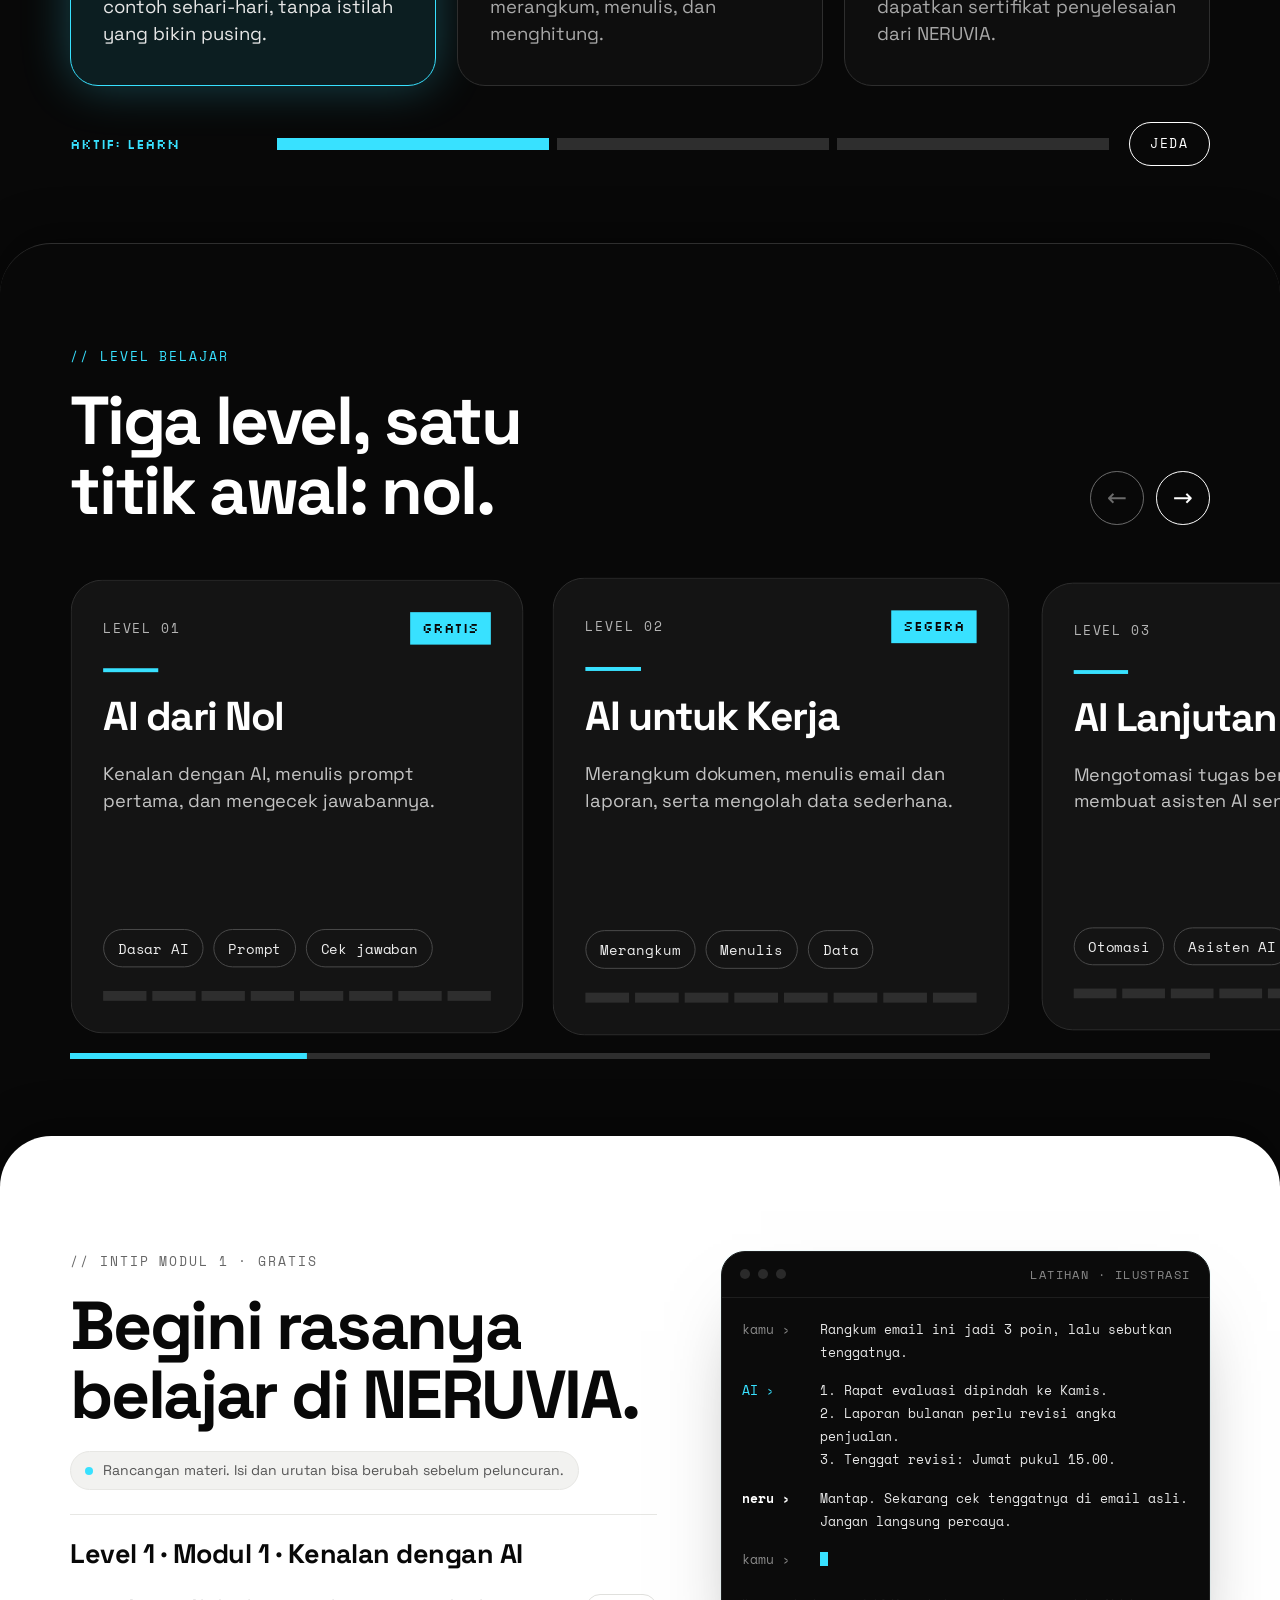
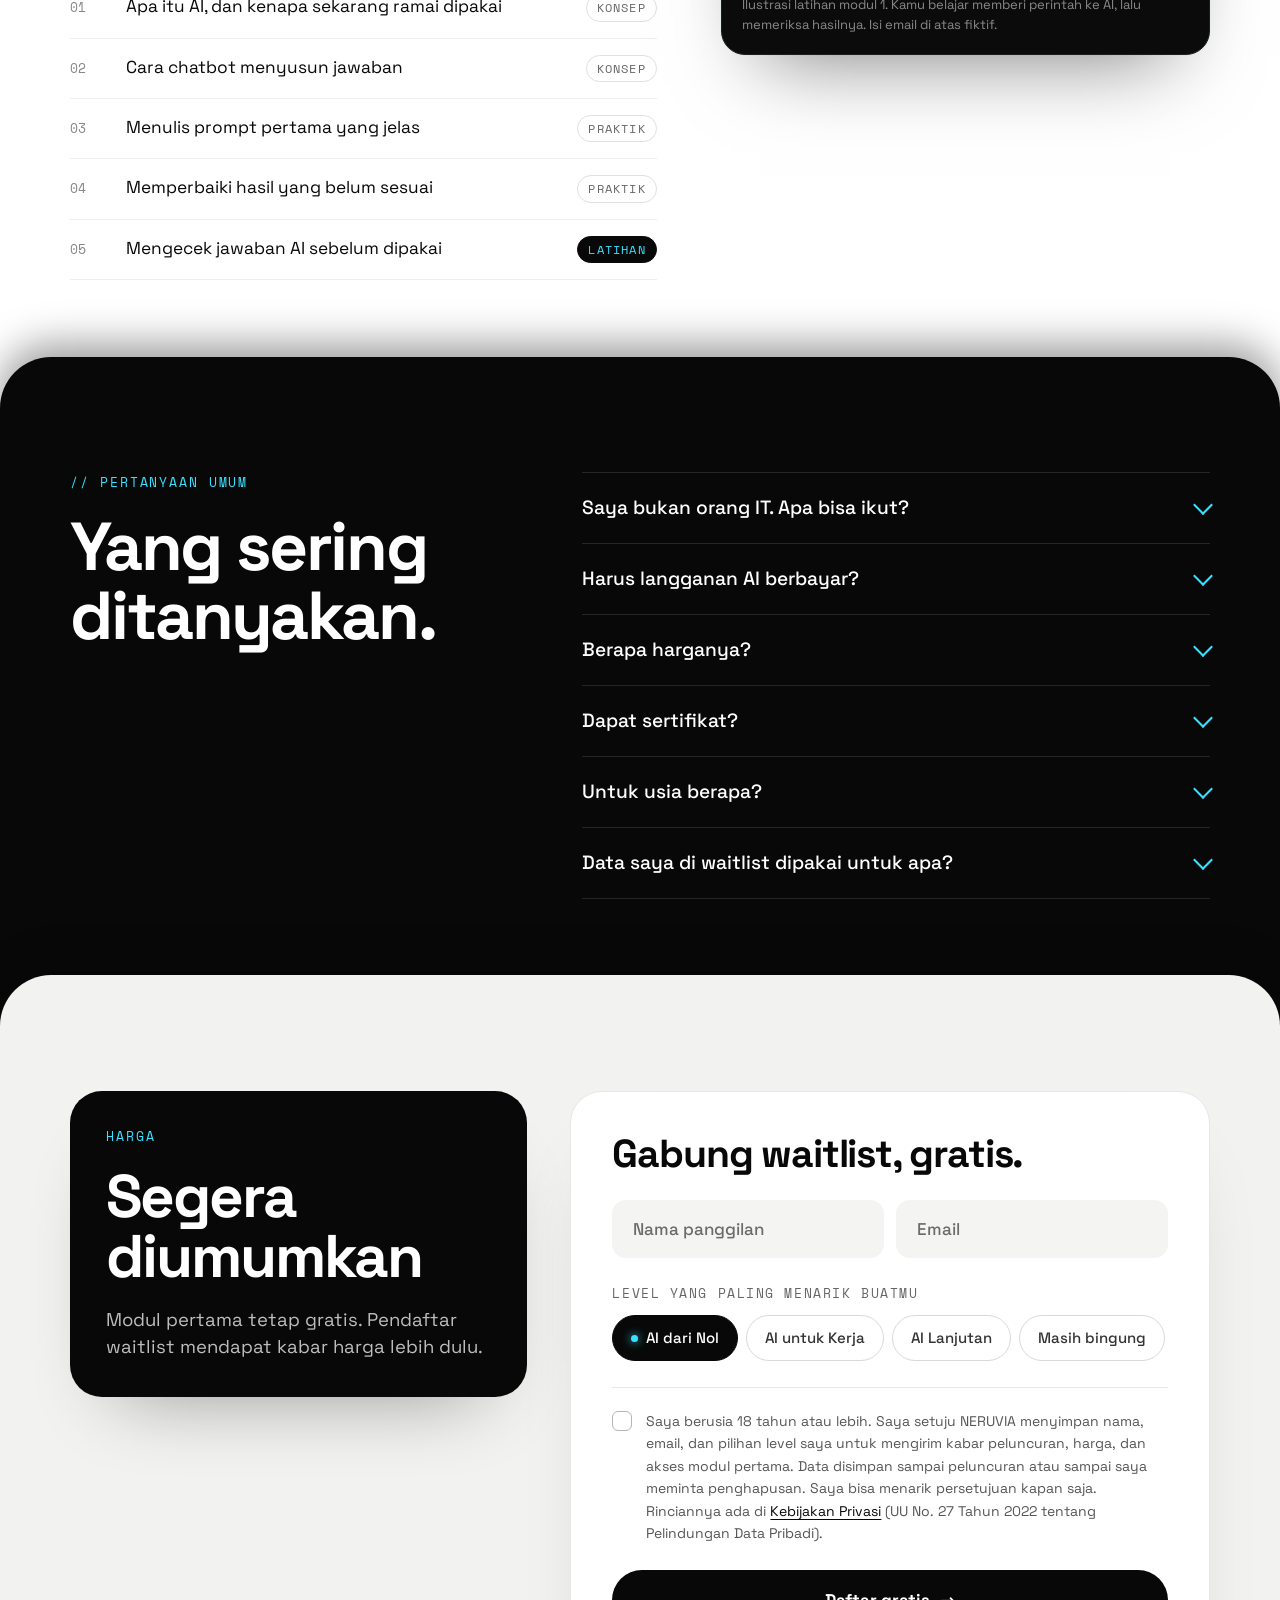
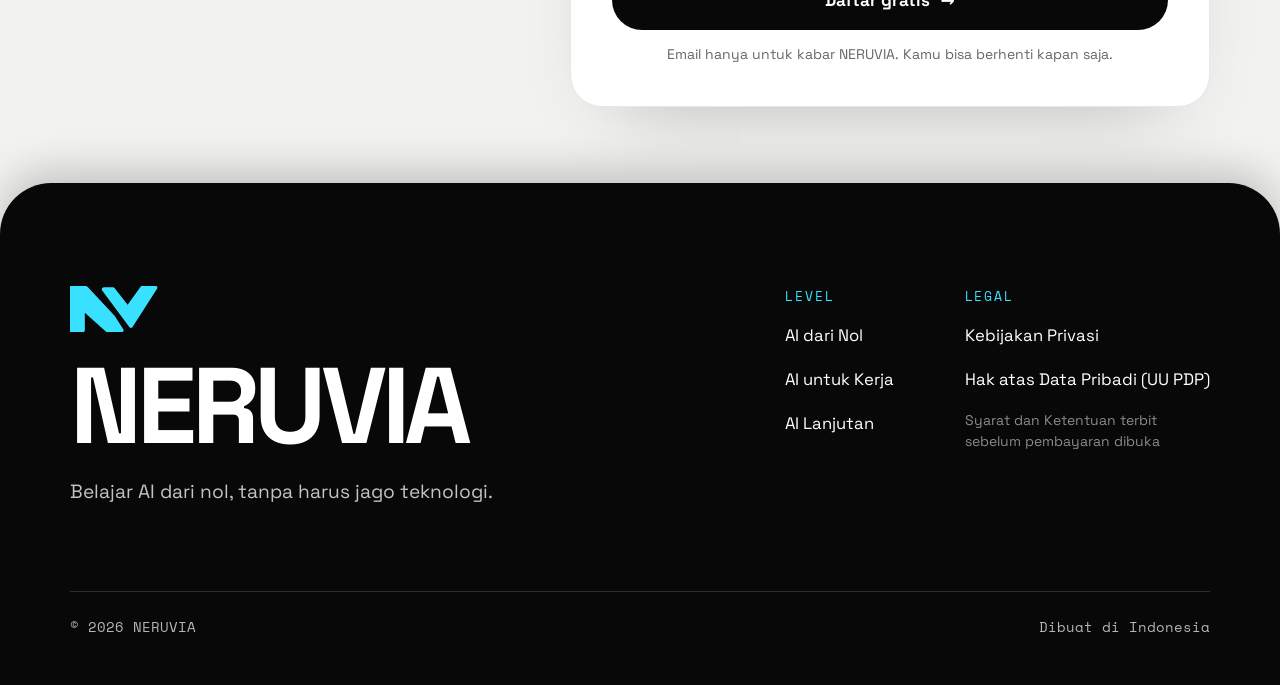
==== commit cbdc8117: "H1: robots.txt, meta Open Graph, noindex halaman alat, dan generator SEO sitemap.xml, canonical, og:" ====
--- a/index.html
+++ b/index.html
@@ -5,14 +5,18 @@
 <meta name="viewport" content="width=device-width, initial-scale=1">
 <title>NERUVIA — Belajar AI dari nol, tanpa harus jago teknologi</title>
 <meta name="description" content="Belajar AI dari nol, tanpa harus jago teknologi. Langsung praktik di tugas nyata, pakai bahasa sehari-hari, bareng Neru si robot kucing. Modul pertama gratis.">
-<meta name="theme-color" content="#050A0D">
+<meta name="theme-color" content="#ffffff">
 <meta property="og:type" content="website">
 <meta property="og:title" content="NERUVIA — Belajar AI dari nol, tanpa harus jago teknologi">
 <meta property="og:description" content="Langsung praktik di tugas nyata, pakai bahasa sehari-hari. Modul pertama gratis.">
 <meta property="og:locale" content="id_ID">
+<meta property="og:site_name" content="NERUVIA">
+<!-- seo:alamat mulai (dibuat tools/buat-seo.mjs; kosong selama alamat situs belum ditetapkan) -->
+<!-- seo:alamat selesai -->
 <link rel="icon" type="image/svg+xml" href="assets/brand/neruvia-icon-cyan.svg">
 <link rel="apple-touch-icon" href="assets/brand/neruvia-icon-cyan-180.png">
 <link rel="preload" href="assets/fonts/SpaceGrotesk-latin.woff2" as="font" type="font/woff2" crossorigin>
+<link rel="preload" as="image" type="image/avif" imagesrcset="assets/neru-512.avif 512w, assets/neru-768.avif 768w, assets/neru-1024.avif 1024w" imagesizes="(max-width:900px) min(64vw,360px), min(39vw,585px)" fetchpriority="high">
 
 <style>
 /* ---------- FONT (disajikan lokal, OFL) ---------- */
@@ -79,61 +83,28 @@
 /* ---------- LEMBARAN BERTUMPUK ---------- */
 .sheet{position:relative;margin-top:calc(var(--sheet) * -1);border-radius:var(--sheet) var(--sheet) 0 0}
 
-/* ---------- 1. HERO PIXEL: kota malam + Neru (cabang pixel-art) ----------
-   Satu satuan pixel (--px) dipakai semua sprite supaya ukuran pikselnya sama.
-   Aset digambar lewat kode: tools/buat-pixel.py. */
-.hero{position:relative;background:#050A0D;color:#fff;height:max(calc(var(--u) * 62.5),min(100svh,780px));min-height:660px;overflow:clip;isolation:isolate;padding-bottom:var(--sheet);--base:var(--sheet);--cx:70vw}
-.scene{position:absolute;inset:0;z-index:0;overflow:hidden}
-.sky{position:absolute;inset:0;background:linear-gradient(to bottom,#04080A 0 20%,#061116 20% 36%,#08181F 36% 50%,#0A212A 50% 62%,#0C2B36 62% 72%,#103644 72% 100%)}
-.stars{position:absolute;left:0;top:0;width:var(--px);height:var(--px);background:#fff;z-index:1;animation:kedip 3.2s steps(1) infinite;
-  box-shadow:6vw 9svh #fff,13vw 4svh var(--cyan),21vw 14svh #fff,29vw 7svh #fff,37vw 19svh var(--cyan),46vw 5svh #fff,53vw 12svh #fff,61vw 8svh #fff,68vw 3svh var(--cyan),74vw 15svh #fff,83vw 6svh #fff,91vw 11svh var(--cyan),96vw 3svh #fff,9vw 24svh #fff,33vw 27svh #fff,57vw 24svh var(--cyan),88vw 26svh #fff}
-.stars.b{left:3vw;top:5svh;animation-delay:-1.6s;box-shadow:10vw 6svh #fff,24vw 12svh #fff,41vw 9svh var(--cyan),50vw 17svh #fff,64vw 14svh #fff,79vw 20svh #fff,93vw 18svh #fff,17vw 28svh var(--cyan),70vw 29svh #fff}
-@keyframes kedip{0%{opacity:1}50%{opacity:.35}100%{opacity:1}}
-.moon{position:absolute;right:calc(var(--u) * 9);top:calc(var(--u) * 9.5);width:calc(16 * var(--px));height:calc(16 * var(--px));background:url(assets/pixel/bulan.png) 0 0/100% 100% no-repeat;image-rendering:pixelated;z-index:1;transform:translate3d(0,calc(var(--hp,0) * -60px),0)}
-.city{position:absolute;left:0;right:0;bottom:var(--base);background-repeat:repeat-x;background-position:calc(var(--cx) - 242 * var(--px)) 100%;image-rendering:pixelated}
-.city.far{height:calc(70 * var(--px));background-image:url(assets/pixel/kota-jauh.png);background-size:calc(320 * var(--px)) calc(70 * var(--px));z-index:2;transform:translate3d(0,calc(var(--hp,0) * -24px),0)}
-.city.near{height:calc(64 * var(--px));background-image:url(assets/pixel/kota-dekat.png);background-size:calc(320 * var(--px)) calc(64 * var(--px));z-index:3}
-/* Sprite Neru: lembar 3 frame (mata ^ ^, kedip, ekor naik), digeser per frame tanpa transisi */
-.neru-sp{display:block;width:calc(33 * var(--px));height:calc(38 * var(--px));background:url(assets/pixel/neru-diam.png) 0 0/calc(99 * var(--px)) calc(38 * var(--px)) no-repeat;image-rendering:pixelated;animation:neru 6s steps(1) infinite}
-@keyframes neru{
-  0%{background-position:0 0}
-  34%{background-position:calc(var(--px) * -33) 0}
-  37%{background-position:0 0}
-  62%{background-position:calc(var(--px) * -66) 0}
-  72%{background-position:0 0}
-  86%{background-position:calc(var(--px) * -66) 0}
-  94%{background-position:0 0}}
-.hero-neru{position:absolute;z-index:4;left:calc(var(--cx) - 16 * var(--px));bottom:calc(var(--base) + 22 * var(--px))}
-.bubble{position:absolute;z-index:5;left:calc(var(--cx) - 30 * var(--px));bottom:calc(var(--base) + 22 * var(--px) + 42 * var(--px));background:#fff;color:var(--ink);font-family:var(--f-pixel);font-weight:700;font-size:clamp(12px,calc(var(--px) * 3),22px);line-height:1;padding:calc(var(--px) * 2) calc(var(--px) * 3);box-shadow:0 0 0 var(--px) var(--ink),var(--px) calc(var(--px) * 2) 0 var(--px) var(--ink);white-space:nowrap;animation:melayang 2.4s steps(2) infinite}
-.bubble::after{content:"";position:absolute;left:calc(var(--px) * 8);top:100%;width:var(--px);height:var(--px);background:#fff;box-shadow:var(--px) 0 #fff,0 var(--px) var(--ink),var(--px) var(--px) #fff,calc(var(--px) * 2) var(--px) var(--ink),var(--px) calc(var(--px) * 2) var(--ink),calc(var(--px) * -1) 0 var(--ink),calc(var(--px) * -1) var(--px) var(--ink)}
-@keyframes melayang{0%{translate:0 0}50%{translate:0 calc(var(--px) * -1)}100%{translate:0 0}}
-.hero .hud{position:absolute;left:calc(var(--u) * 4.45);top:calc(var(--u) * 6.2);z-index:4;display:flex;align-items:center;gap:calc(var(--px) * 2);font-family:var(--f-pixel);font-size:clamp(12px,calc(var(--px) * 2.7),18px);color:#fff}
-.hud .ic{display:block;width:calc(8 * var(--px) * .75);height:calc(7 * var(--px) * .75);background:url(assets/pixel/hati.png) 0 0/100% 100% no-repeat;image-rendering:pixelated}
-.hud .xp{display:flex;gap:calc(var(--px) * .5)}
-.hud .xp i{display:block;width:calc(var(--px) * 3);height:calc(var(--px) * 2.5);background:#2E2E2E}
-.hud .xp i.on{background:var(--cyan)}
-.hud .nm{color:var(--cyan)}
-.hero .title{font-family:var(--f-pixel);position:absolute;left:calc(var(--u) * 4.2);right:0;top:calc(var(--u) * 9.6);text-align:left;font-size:calc(var(--u) * 11.4);line-height:1;font-weight:700;letter-spacing:.01em;white-space:nowrap;z-index:4;color:#fff;
-  text-shadow:calc(var(--px) * 1) calc(var(--px) * 1) 0 #1B8CA3,calc(var(--px) * 2) calc(var(--px) * 2) 0 #1B8CA3;
+/* ---------- 1. HERO (terang) ---------- */
+.hero{position:relative;background:var(--paper);height:max(calc(var(--u) * 62.5),min(100svh,760px));min-height:640px;overflow:clip;isolation:isolate;padding-bottom:var(--sheet)}
+.hero .title{font-family:'Space Grotesk','Space Grotesk Title Fallback',system-ui,-apple-system,'Segoe UI',Roboto,sans-serif;position:absolute;left:calc(var(--u) * 3.6);right:0;top:calc(var(--u) * 9.6);text-align:left;font-size:calc(var(--u) * 14.8);line-height:1;font-weight:700;letter-spacing:-.045em;white-space:nowrap;z-index:1;
   transform:translate3d(0,calc(var(--hp,0) * 70px),0);will-change:transform}
-.hero .title span{display:inline-block;opacity:0;transform:translateY(.35em);animation:rise .9s steps(6) forwards;animation-delay:calc(var(--i) * 60ms + 100ms)}
-.hero .title span:nth-child(odd){color:#fff}
+.hero .title span{display:inline-block;opacity:0;transform:translateY(.35em);animation:rise .9s cubic-bezier(.2,.8,.2,1) forwards;animation-delay:calc(var(--i) * 60ms + 100ms)}
 @keyframes rise{to{opacity:1;transform:none}}
-/* Kotak dialog ala RPG: terbaca di atas kota */
-.hero .copy{position:absolute;left:calc(var(--u) * 4.45);top:calc(var(--u) * 24);width:calc(var(--u) * 44);z-index:6;display:flex;flex-direction:column;gap:calc(var(--u) * 1.7);
-  background:rgba(5,10,13,.9);border:calc(var(--px) * .67) solid #fff;box-shadow:var(--px) var(--px) 0 #1B8CA3,calc(var(--px) * 2) calc(var(--px) * 2) 0 #0F4B59;padding:calc(var(--u) * 2.2) calc(var(--u) * 2.4)}
+.hero .neru{position:absolute;left:calc(var(--u) * 58.4);top:calc(var(--u) * 12.5);width:calc(var(--u) * 39);z-index:3;
+  transform:translate3d(0,calc(var(--hp,0) * -110px),0) scale(calc(1 + var(--hp,0) * .08)) rotate(calc(var(--hp,0) * -3deg));will-change:transform}
+.hero .neru{aspect-ratio:547/648;filter:drop-shadow(0 24px 30px rgba(8,8,8,.18))}
+.hero .neru img,.hero .neru canvas{position:absolute;inset:0;width:100%;height:100%;object-fit:contain}
+.hero .neru canvas{display:none}
+.hero .neru.live canvas{display:block}
+.hero .neru.live img{display:none}
+.hero .copy{position:absolute;left:calc(var(--u) * 4.45);top:calc(var(--u) * 29);width:calc(var(--u) * 40);z-index:4;display:flex;flex-direction:column;gap:calc(var(--u) * 2.2)}
 .hero .lead{font-size:calc(var(--u) * 2.08);line-height:1.25;font-weight:500;text-wrap:pretty}
-.hero .btns{display:flex;gap:14px;flex-wrap:wrap}
+.hero .btns{display:flex;gap:12px;flex-wrap:wrap}
 .micro{font-size:14px;line-height:1.45;color:var(--muted);margin-top:-6px}
-.hero .micro{color:#B5B5B5}
 form .micro{text-align:center;margin-top:-12px}
-.hero .facts{list-style:none;display:flex;flex-direction:column;gap:6px;border-top:2px dashed #2E2E2E;padding-top:14px}
+.hero .facts{position:absolute;left:calc(var(--u) * 4.45);bottom:calc(var(--u) * 7.6 + var(--sheet) * .3);width:calc(var(--u) * 42);z-index:4;list-style:none;display:flex;flex-wrap:wrap;gap:12px calc(var(--u) * 2.4);border-top:1px solid var(--rule);padding-top:16px}
 .facts li{display:flex;gap:14px;align-items:center;font-size:clamp(16px,1.4vw,20px);font-weight:500;padding:16px 0;border-top:1px solid var(--rule)}
-.hero .facts li{padding:0;border-top:0;gap:12px;font-size:clamp(15px,1.15vw,18px)}
-.facts li::before{content:"";width:24px;height:24px;flex:none;background:url(assets/pixel/koin.png) 0 0/100% 100% no-repeat;image-rendering:pixelated}
-.sr-only{position:absolute;width:1px;height:1px;overflow:hidden;clip:rect(0 0 0 0);clip-path:inset(50%);white-space:nowrap}
-:root{--px:6px}
-
+.hero .facts li{padding:0;border-top:0;gap:10px;font-size:clamp(15px,1.2vw,18px)}
+.facts li::before{content:"";width:10px;height:10px;background:var(--cyan);flex:none}
 
 /* ---------- 2. GELAP: marquee + tahap ---------- */
 .dark{background:var(--ink);color:#fff}
@@ -372,6 +343,15 @@
   .menu li a .no{font-family:var(--f-mono);font-size:13px;font-weight:400;letter-spacing:.14em;color:var(--d-muted)}
   .menu li a:hover,.menu li a:active{color:var(--cyan)}
   .menu .cta{margin-top:28px;width:100%}
+  .hero{height:auto;min-height:0;padding:96px var(--pad) calc(var(--sheet) + 40px);display:flex;flex-direction:column;align-items:center;text-align:center}
+  .hero .title{position:relative;inset:auto;font-size:19.5vw;top:auto;width:100%;text-align:center}
+  .hero .neru{position:relative;left:auto;top:auto;width:min(64vw,360px);margin-top:-5vw}
+  .hero .copy{position:relative;left:auto;top:auto;width:100%;align-items:center;margin-top:12px;gap:20px}
+  .hero .lead{font-size:clamp(20px,5.4vw,28px);max-width:21em}
+  .hero .btns{justify-content:center}
+  .hero .facts{position:relative;right:auto;bottom:auto;width:100%;margin-top:24px;text-align:left;left:auto;display:block;border-top:0;padding-top:0}
+  .hero .facts li{padding:16px 0;border-top:1px solid var(--rule);gap:14px;font-size:clamp(16px,4.4vw,20px)}
+  .stages .wave{width:clamp(130px,34vw,220px);top:clamp(70px,22vw,130px)}
   .steps{grid-template-columns:1fr}
   .step{min-height:0}
   .meter{flex-wrap:wrap}
@@ -392,102 +372,11 @@
   .hero .title span,.rv{opacity:1;transform:none;translate:none;scale:none;filter:none}
   .split .w>span{translate:none;rotate:none}
   .recede{transform:none!important}.recede::after{display:none}
-  .hero .title,.scene>*,.stages .wave{transform:none!important}
+  .hero .title,.hero .neru,.stages .wave{transform:none!important}
   .marquee .r1{transform:translate3d(0,0,0)!important}.marquee .r2{transform:translate3d(-12vw,0,0)!important}
   .meter .rot{display:none}
 }
 .no-js .rv,.no-js .hero .title span{opacity:1;transform:none;translate:none;scale:none;filter:none}
-
-/* =====================================================================
-   TEMA PIXEL (cabang pixel-art): satu kisi, sudut siku, bayangan bertangga
-   ===================================================================== */
-:root{--px:6px;--gelap-cyan:#1B8CA3;--gelap-cyan2:#0F4B59}
-@media(max-width:1399px){:root{--px:6px}}
-@media(max-width:900px){:root{--px:5px}}
-@media(max-width:600px){:root{--px:4px}}
-@media(min-width:1400px){:root{--px:7px}}
-@media(min-width:1800px){:root{--px:8px}}
-/* lembar bertumpuk: sudut atas bertangga, bukan melengkung */
-.sheet{border-radius:0;clip-path:polygon(0 calc(var(--px) * 3),var(--px) calc(var(--px) * 3),var(--px) calc(var(--px) * 2),calc(var(--px) * 2) calc(var(--px) * 2),calc(var(--px) * 2) var(--px),calc(var(--px) * 3) var(--px),calc(var(--px) * 3) 0,calc(100% - var(--px) * 3) 0,calc(100% - var(--px) * 3) var(--px),calc(100% - var(--px) * 2) var(--px),calc(100% - var(--px) * 2) calc(var(--px) * 2),calc(100% - var(--px)) calc(var(--px) * 2),calc(100% - var(--px)) calc(var(--px) * 3),100% calc(var(--px) * 3),100% 100%,0 100%)}
-.hero.recede{border-radius:0}
-.recede::after{border-radius:0}
-/* tombol */
-.cta,.ghost,.chip,.badge,.tags span,.lessons li span,.meter .rot,.arrows button,.menu-btn{border-radius:0}
-.cta{font-family:var(--f-pixel);font-weight:700;letter-spacing:.03em;text-transform:uppercase;font-size:15px;box-shadow:0 var(--px) 0 var(--gelap-cyan);margin-bottom:var(--px);transition:translate .12s steps(2),box-shadow .12s steps(2)}
-.cta:hover{transform:none;translate:0 calc(var(--px) * .5);box-shadow:0 calc(var(--px) * .5) 0 var(--gelap-cyan)}
-.cta:active{translate:0 var(--px);box-shadow:0 0 0 var(--gelap-cyan)}
-.cta.lg{font-size:clamp(14px,1.15vw,17px)}
-.ghost{font-family:var(--f-pixel);text-transform:uppercase;letter-spacing:.03em;font-size:clamp(12px,1vw,15px);border:calc(var(--px) * .5) solid currentColor}
-.nav .cta{box-shadow:0 3px 0 var(--gelap-cyan);margin-bottom:3px}
-.nav .brand{font-family:var(--f-pixel);letter-spacing:.06em}
-.nav .links a:not(.cta){font-family:var(--f-pixel);font-size:14px;letter-spacing:.03em;text-transform:uppercase}
-.progress{height:6px}.progress i{box-shadow:none}
-/* judul bagian */
-.h2{font-family:var(--f-pixel);font-weight:700;letter-spacing:0;line-height:1.18;font-size:clamp(24px,3.5vw,52px);max-width:13em}
-.eyebrow,.mono{font-family:var(--f-pixel);letter-spacing:.06em;font-size:clamp(11px,1vw,15px)}
-.marquee .row{font-family:var(--f-pixel);letter-spacing:0;font-size:clamp(52px,11vw,168px);line-height:1}
-.marquee .r2{-webkit-text-stroke:calc(var(--px) * .5) rgba(255,255,255,.92)}
-.stages .wave{width:auto;transform:translate3d(0,calc((var(--mp,.5) - .5) * -70px),0);top:clamp(10px,3vw,50px)}
-.stages .wave .neru-sp{filter:drop-shadow(0 0 calc(var(--px) * 3) rgba(56,225,255,.35))}
-/* kartu */
-.step,.card,.price,form,.term,.std article{border-radius:0}
-.step{border:calc(var(--px) * .5) solid var(--d-line);box-shadow:var(--px) var(--px) 0 #000}
-.step .k{font-family:var(--f-pixel);letter-spacing:0;font-size:clamp(26px,3.3vw,48px)}
-.step.on{box-shadow:var(--px) var(--px) 0 var(--gelap-cyan),calc(var(--px) * 2) calc(var(--px) * 2) 0 var(--gelap-cyan2)}
-.meter .bars i{height:calc(var(--px) * 3)}
-.meter .rot{border-width:calc(var(--px) * .5);font-family:var(--f-pixel);font-size:12px}
-.card{border:calc(var(--px) * .5) solid #2E2E2E;box-shadow:var(--px) var(--px) 0 #000;min-height:clamp(380px,32vw,470px)}
-.card:hover{box-shadow:var(--px) var(--px) 0 var(--gelap-cyan),calc(var(--px) * 2) calc(var(--px) * 2) 0 var(--gelap-cyan2)}
-.card h3{font-family:var(--f-pixel);font-weight:700;letter-spacing:0;font-size:clamp(24px,2.6vw,38px);line-height:1.12}
-.tags span{border:calc(var(--px) * .33) solid #4A4A4A;font-size:13px}
-.px i{height:calc(var(--px) * 2)}
-.card:nth-child(1) .px i:nth-child(-n+3){background:var(--cyan)}
-.card:nth-child(2) .px i:nth-child(-n+1){background:var(--cyan)}
-.arrows button{border-width:calc(var(--px) * .5);font-family:var(--f-pixel)}
-.rail-bar{height:calc(var(--px) * 1.5)}
-/* modul 1 */
-.lessons h3{font-family:var(--f-pixel);letter-spacing:0;font-size:clamp(17px,1.7vw,24px);line-height:1.25}
-.lessons li span{border-width:2px;font-family:var(--f-pixel);font-size:11px}
-.mod .note{border-radius:0;border-width:2px;font-family:var(--f-mono)}
-.mod .note::before{border-radius:0}
-.term{border:calc(var(--px) * .5) solid #1E1E1E;box-shadow:var(--px) var(--px) 0 var(--gelap-cyan2)}
-.term .bar i{border-radius:0;width:12px;height:12px}
-/* FAQ */
-.qa summary{font-family:var(--f-main)}
-/* harga + form */
-.price{box-shadow:var(--px) var(--px) 0 var(--gelap-cyan),calc(var(--px) * 2) calc(var(--px) * 2) 0 var(--gelap-cyan2)}
-.price .big{font-family:var(--f-pixel);letter-spacing:0;font-size:clamp(26px,3.2vw,46px);line-height:1.15}
-form{border:calc(var(--px) * .5) solid var(--ink);box-shadow:var(--px) var(--px) 0 var(--ink)}
-form h2{font-family:var(--f-pixel);letter-spacing:0;font-size:clamp(22px,2.4vw,34px);line-height:1.2}
-input[type=text],input[type=email]{border-radius:0;border:calc(var(--px) * .5) solid var(--ink);background:#fff;height:58px}
-input[type=text]:focus,input[type=email]:focus{box-shadow:var(--px) var(--px) 0 var(--cyan)}
-.chip{border:calc(var(--px) * .5) solid var(--ink);font-family:var(--f-pixel);font-size:12px;text-transform:uppercase;letter-spacing:.02em}
-.chip[aria-pressed=true]{box-shadow:var(--px) var(--px) 0 var(--cyan)}
-.chip[aria-pressed=true]::before{border-radius:0}
-.consent input{border-radius:0;border-width:3px;border-color:var(--ink)}
-.msg.ok,.msg.info{border-radius:0}
-.submit{border-radius:0;background:var(--ink);box-shadow:var(--px) var(--px) 0 var(--cyan)}
-.submit:hover{background:var(--cyan);box-shadow:var(--px) var(--px) 0 var(--ink)}
-.submit[aria-busy=true]::after{border-radius:0}
-/* footer */
-.foot .word{font-family:var(--f-pixel);letter-spacing:0;font-size:clamp(40px,6.4vw,92px);line-height:1}
-/* hero: layar sempit, susunan menumpuk (judul, kota+Neru, dialog) */
-@media(max-width:900px){
-  .hero{height:auto;min-height:0;padding:76px var(--pad) calc(var(--sheet) + 28px);display:flex;flex-direction:column;align-items:center;text-align:center;--base:0px;--cx:50vw}
-  .scene{position:relative;inset:auto;order:2;width:100vw;margin:calc(var(--px) * 3) calc(var(--pad) * -1) 0;height:calc(106 * var(--px));flex:none}
-  .hero .hud{position:relative;inset:auto;order:0;justify-content:center;margin-bottom:14px;left:auto;top:auto}
-  .hero .title{position:relative;inset:auto;order:1;font-size:clamp(34px,13.2vw,76px);top:auto;left:auto;width:100%;text-align:center}
-  .hero .copy{position:relative;inset:auto;order:3;width:100%;margin:calc(var(--px) * 4) 0 0;align-items:center;text-align:center;top:auto;left:auto}
-  .hero .lead{font-size:clamp(19px,5.2vw,26px)}
-  .hero .btns{justify-content:center}
-  .hero .facts{align-items:flex-start;text-align:left;width:100%}
-  .moon{right:8vw;top:calc(var(--px) * 6)}
-  .stars,.stars.b{display:block}
-  .bubble{left:calc(var(--cx) - 24 * var(--px))}
-  .stages .wave{top:clamp(70px,22vw,130px)}
-  .nav .brand{font-size:13px;letter-spacing:.04em}
-  .nav .links .cta{font-size:11px;padding:8px 12px;min-height:40px}
-}
 </style>
 </head>
 
@@ -518,22 +407,12 @@
 
 <main id="top">
 
-<!-- ===== 1. HERO (tema pixel: kota malam + Neru) ===== -->
-<section class="hero dark" id="hero" aria-labelledby="h1">
-  <div class="scene" aria-hidden="true">
-    <div class="sky"></div>
-    <i class="stars"></i><i class="stars b"></i>
-    <i class="moon"></i>
-    <div class="city far"></div>
-    <div class="city near"></div>
-    <div class="bubble"><span>HAI! AYO MULAI</span></div>
-    <i class="neru-sp hero-neru"></i>
-  </div>
-  <div class="hud" aria-hidden="true"><i class="ic heart"></i><i class="ic heart"></i><i class="ic heart"></i><span>LV 01</span><span class="xp"><i class="on"></i><i class="on"></i><i></i><i></i><i></i></span><span class="nm">AI DARI NOL</span></div>
+<!-- ===== 1. HERO ===== -->
+<section class="hero light" id="hero" aria-labelledby="h1">
   <h1 class="title" id="h1" aria-label="NERUVIA">
     <span style="--i:0" aria-hidden="true">N</span><span style="--i:1" aria-hidden="true">E</span><span style="--i:2" aria-hidden="true">R</span><span style="--i:3" aria-hidden="true">U</span><span style="--i:4" aria-hidden="true">V</span><span style="--i:5" aria-hidden="true">I</span><span style="--i:6" aria-hidden="true">A</span>
   </h1>
-  <p class="sr-only">Neru, maskot NERUVIA, robot kucing berheadphone dengan mata cyan menyala, berdiri di atap kota malam.</p>
+  <div class="neru" id="neru"><picture><source type="image/avif" srcset="assets/neru-512.avif 512w, assets/neru-768.avif 768w, assets/neru-1024.avif 1024w" sizes="(max-width:900px) min(64vw,360px), min(39vw,585px)"><img src="assets/neru.webp" srcset="assets/neru-512.webp 512w, assets/neru-768.webp 768w, assets/neru.webp 1024w" sizes="(max-width:900px) min(64vw,360px), min(39vw,585px)" width="1024" height="1272" alt="Neru, maskot NERUVIA, robot kucing berheadphone dengan mata cyan menyala" fetchpriority="high"></picture><canvas width="547" height="648" aria-hidden="true"></canvas></div>
   <div class="copy">
     <p class="lead">Belajar AI dari nol, tanpa harus jago teknologi.</p>
     <div class="btns">
@@ -541,10 +420,10 @@
       <a class="ghost" href="#modul-d">Lihat isi modul 1</a>
     </div>
     <p class="micro">Langsung praktik di tugas nyata. Cukup nama dan email.</p>
-    <ul class="facts" aria-label="Fakta singkat">
-      <li>Modul pertama gratis</li><li>Bahasa sehari-hari</li><li>Untuk ChatGPT, Gemini, dan Claude</li>
-    </ul>
-  </div>
+  </div>
+  <ul class="facts" aria-label="Fakta singkat">
+    <li>Modul pertama gratis</li><li>Bahasa sehari-hari</li><li>Untuk ChatGPT, Gemini, dan Claude</li>
+  </ul>
 </section>
 
 <!-- ===== 2. GELAP: marquee + tahap belajar ===== -->
@@ -556,7 +435,7 @@
     <div class="row r1">LEARN <b>/PRACTICE</b> /CERTIFY /LEARN</div>
     <div class="row r2">CERTIFY /LEARN /PRACTICE /CERTIFY</div>
   </div>
-  <div class="wave" aria-hidden="true"><i class="neru-sp"></i></div>
+  <div class="wave" aria-hidden="true"><picture><source type="image/avif" srcset="assets/neru-wave-512.avif 512w, assets/neru-wave-768.avif 768w, assets/neru-wave-1041.avif 1041w" sizes="(max-width:900px) clamp(130px,34vw,220px), clamp(150px,22vw,330px)"><img src="assets/neru-wave.webp" srcset="assets/neru-wave-512.webp 512w, assets/neru-wave-768.webp 768w, assets/neru-wave.webp 1041w" sizes="(max-width:900px) clamp(130px,34vw,220px), clamp(150px,22vw,330px)" width="1041" height="1273" alt="" loading="lazy" decoding="async"></picture></div>
 
   <div class="wrap">
     <div class="steps" id="steps" role="group" aria-label="Tahap belajar, pilih salah satu untuk menyorotnya">
@@ -730,6 +609,67 @@
     rv.forEach(function(el){io.observe(el)});
   } else rv.forEach(function(el){el.classList.add('in')});
 
+
+  /* ----- Neru menoleh ke kursor (hanya hero) ----- */
+  (function(){
+    var box=$('#neru'); if(!box||reduce) return;
+    var cv=$('canvas',box), N=21, NEUTRAL=13.5, frames=[], ok=0;
+    if(!cv||!cv.getContext) return;
+    /* Tiga tingkat frame menurut piksel fisik kotak Neru: <= 700 px frame asli 547 px; 701-900 px (HP, tablet)
+       frame menengah 820 px; di atas 900 px (layar retina desktop) frame 2x 1094 px (Real-ESRGAN). */
+    var need=box.getBoundingClientRect().width*(window.devicePixelRatio||1);
+    var dir=need>900 ? 'frames-2x' : need>700 ? 'frames-m' : 'frames';
+    if(dir==='frames-2x'){ cv.width=1094; cv.height=1296 } else if(dir==='frames-m'){ cv.width=820; cv.height=972 }
+    var ctx=cv.getContext('2d'), cur=NEUTRAL, tgt=NEUTRAL, shown=-1, ready=false;
+    var hasPtr=false, px=0, py=0, vis=true, raf=0, t0=performance.now();
+    function draw(i){ if(i===shown) return; shown=i; ctx.clearRect(0,0,cv.width,cv.height); ctx.drawImage(frames[i],0,0,cv.width,cv.height) }
+    function aim(){
+      var r=box.getBoundingClientRect(), cx=r.left+r.width/2, dx=px-cx;
+      var t=dx<0 ? dx/Math.max(1,cx) : dx/Math.max(1,innerWidth-cx);
+      t=clamp(t*1.25,-1,1);
+      tgt=t<0 ? NEUTRAL+t*NEUTRAL : NEUTRAL+t*(N-1-NEUTRAL);
+    }
+    function tick(now){
+      raf=0; if(!vis) return;
+      if(!hasPtr){ tgt=11+5.5*Math.sin((now-t0)/1900) }
+      cur+=(tgt-cur)*.12;
+      draw(clamp(Math.round(cur),0,N-1));
+      raf=requestAnimationFrame(tick);
+    }
+    function kick(){ if(ready&&!raf&&vis) raf=requestAnimationFrame(tick) }
+    addEventListener('pointermove',function(e){
+      if(e.pointerType==='touch') return;
+      hasPtr=true; px=e.clientX; py=e.clientY; aim(); kick();
+    },{passive:true});
+    addEventListener('scroll',function(){ if(hasPtr) aim() },{passive:true});
+    d.addEventListener('mouseleave',function(){ hasPtr=false; t0=performance.now()-1900*Math.asin(clamp((cur-11)/5.5,-1,1)) });
+    if('IntersectionObserver' in window){
+      new IntersectionObserver(function(es){ vis=es[0].isIntersecting; if(vis) kick() },{threshold:0}).observe(box);
+    }
+    /* Muat frame hanya setelah halaman selesai dimuat dan browser menganggur, dengan prioritas rendah,
+       supaya gambar hero (LCP) dan font tidak berebut bandwidth dengan 21 frame. Hemat data dan jaringan 2G:
+       tidak dimuat sama sekali, Neru tetap gambar diam. Tab tersembunyi menunggu sampai terlihat. */
+    var kon=navigator.connection;
+    if(kon&&(kon.saveData||/(^|-)2g$/.test(kon.effectiveType||''))) return;
+    function muat(){
+      for(var i=0;i<N;i++){
+        (function(i){
+          var im=new Image(); im.decoding='async'; im.fetchPriority='low';
+          im.onload=function(){ if(++ok===N){ ready=true; draw(Math.round(NEUTRAL)); box.classList.add('live'); kick() } };
+          im.src='assets/maskot-animasi/'+dir+'/f'+(i<10?'0':'')+i+'.webp';
+          frames[i]=im;
+        })(i);
+      }
+    }
+    function jadwal(){
+      if(document.hidden){
+        d.addEventListener('visibilitychange',function f(){ if(!document.hidden){ d.removeEventListener('visibilitychange',f); jadwal() } });
+        return;
+      }
+      if(window.requestIdleCallback) requestIdleCallback(muat,{timeout:2500}); else setTimeout(muat,300);
+    }
+    if(d.readyState==='complete') jadwal(); else addEventListener('load',jadwal,{once:true});
+  })();
 
   /* ----- pergantian section: lembar lama mundur saat lembar baru naik ----- */
   var flow=$$('main > section, body > footer'), tops=[];
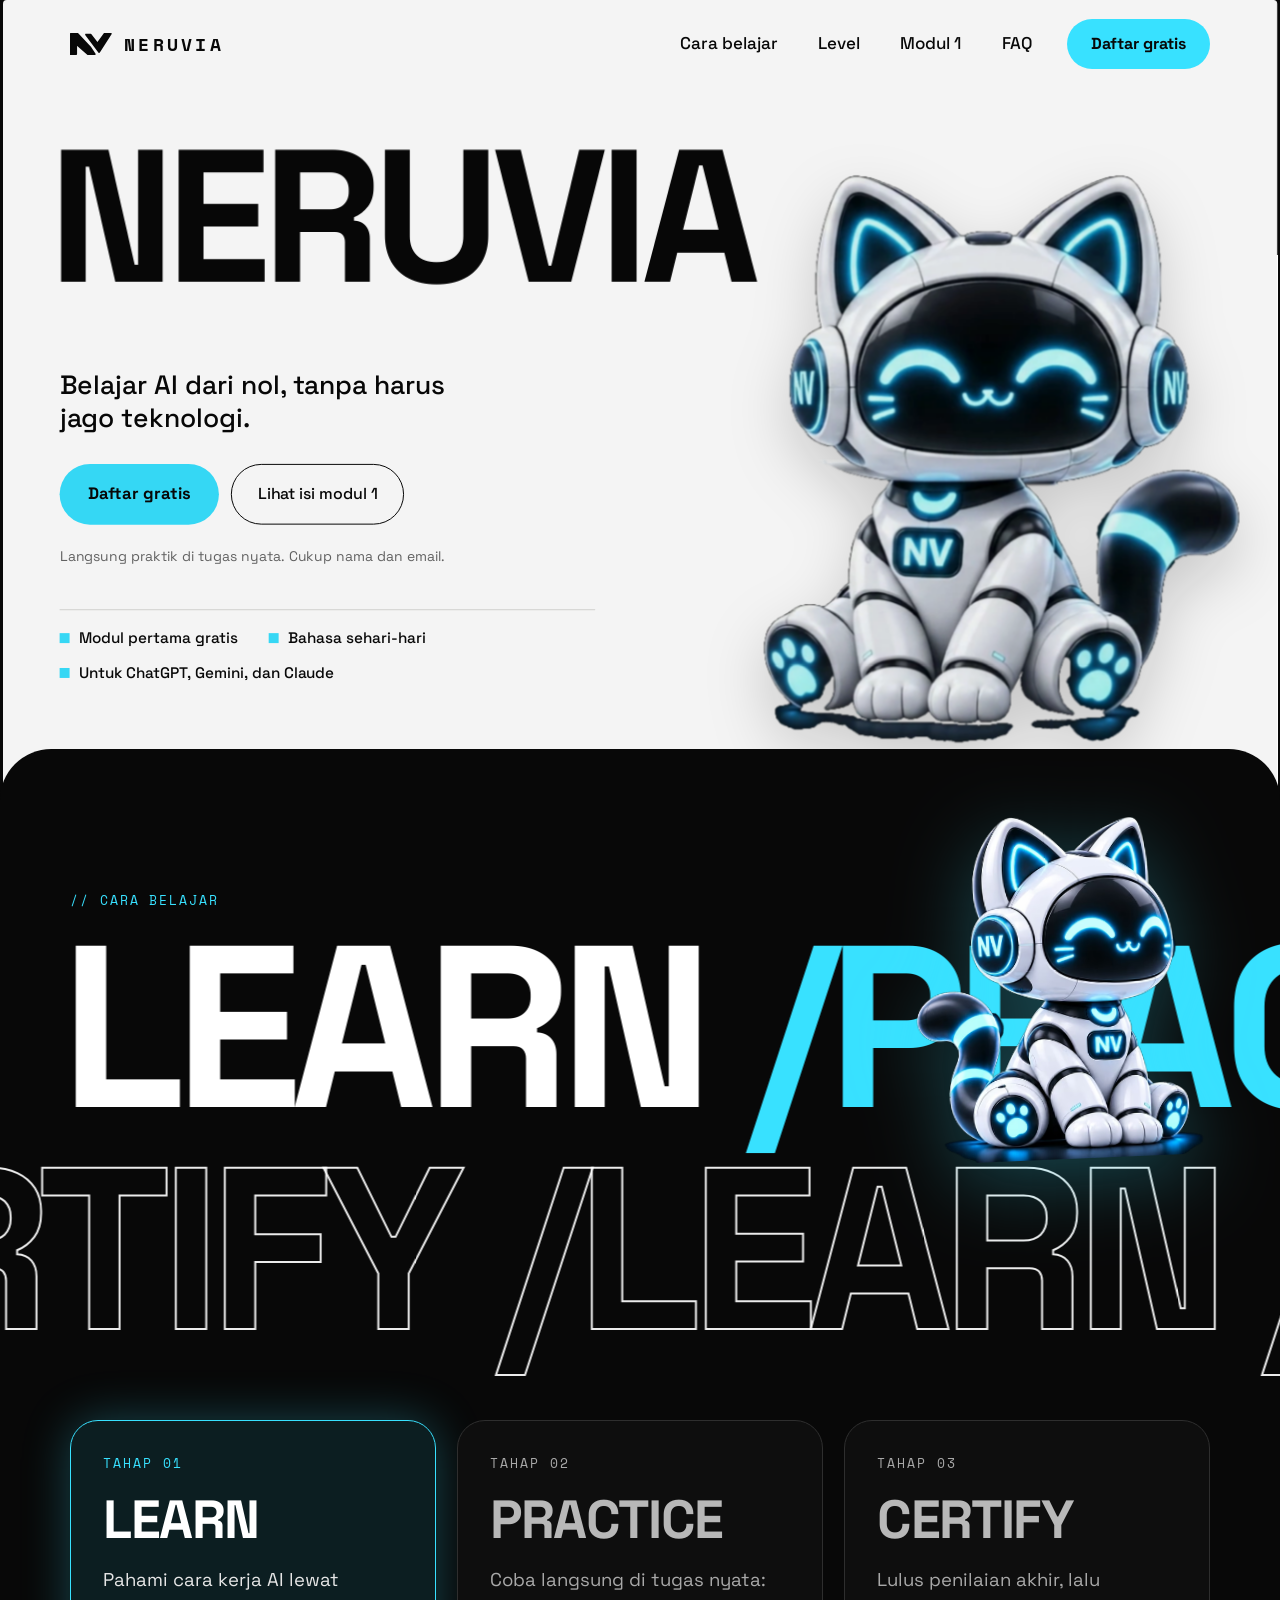
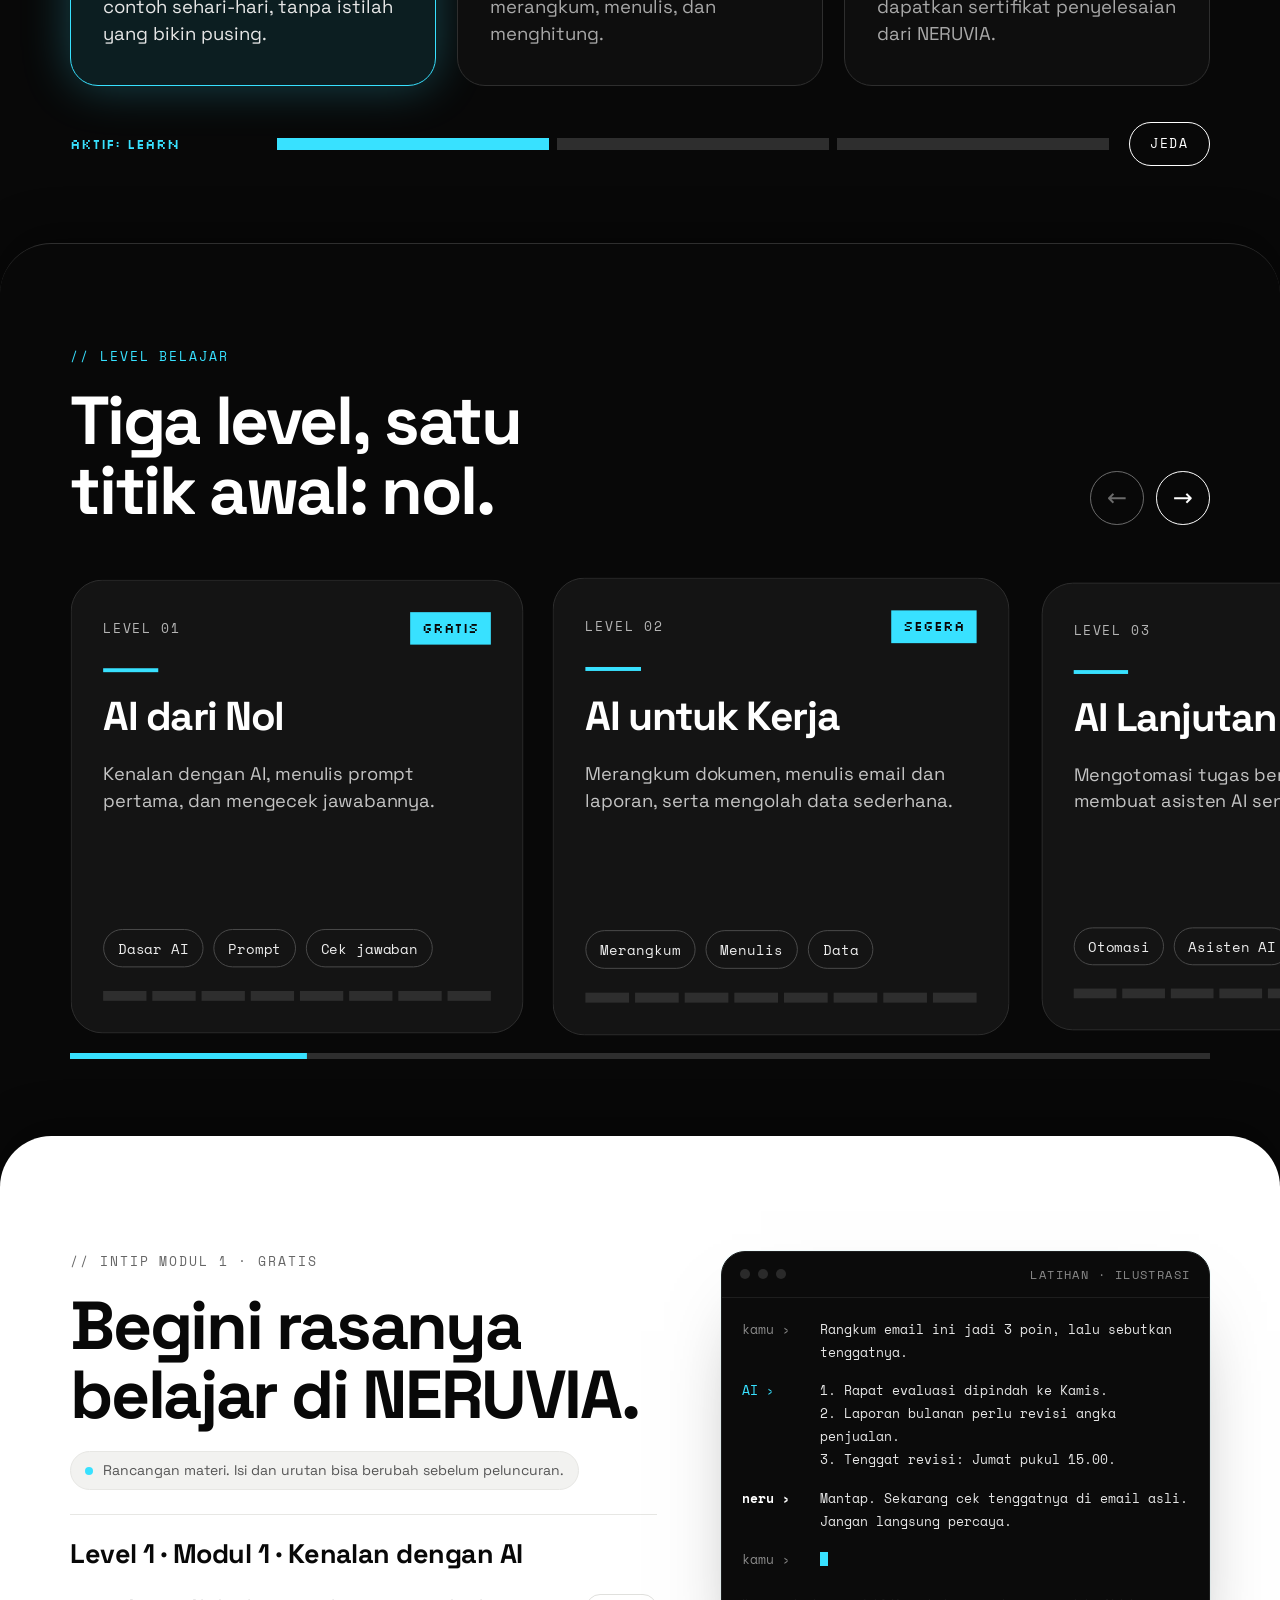
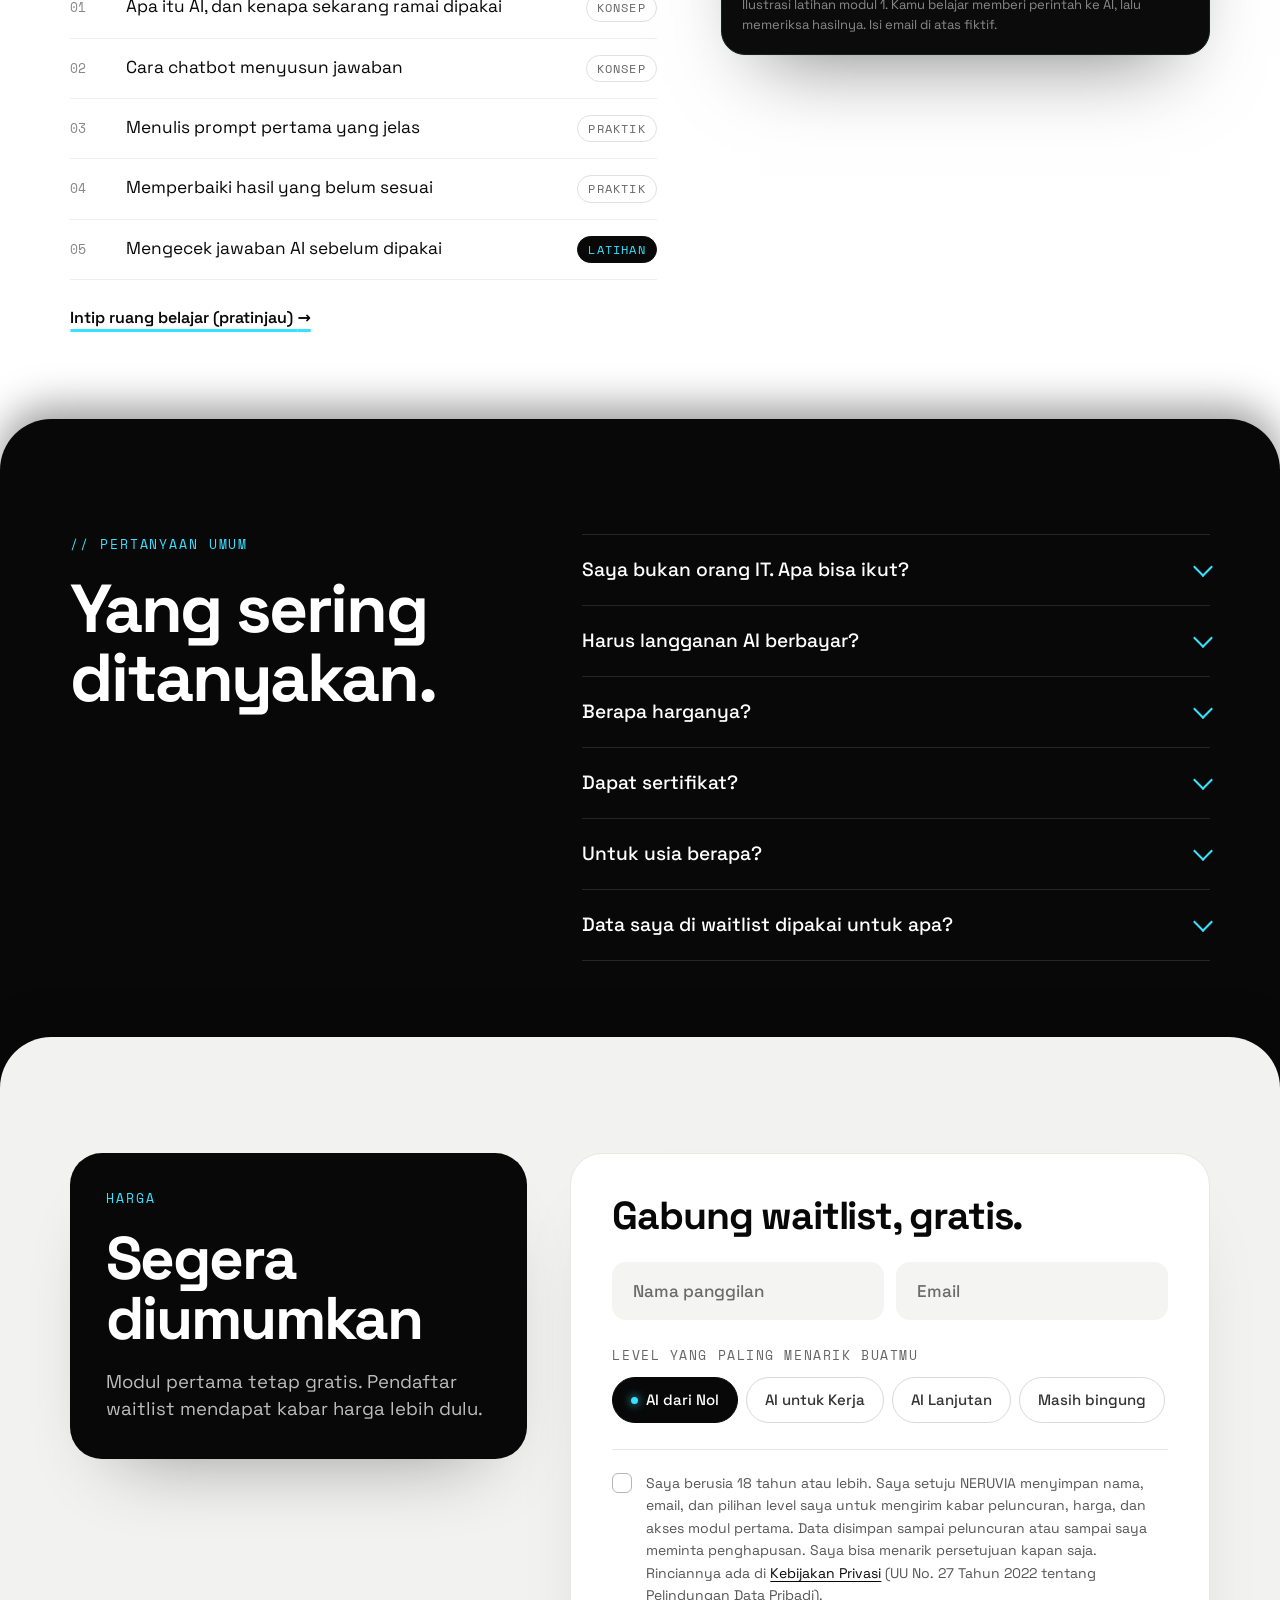
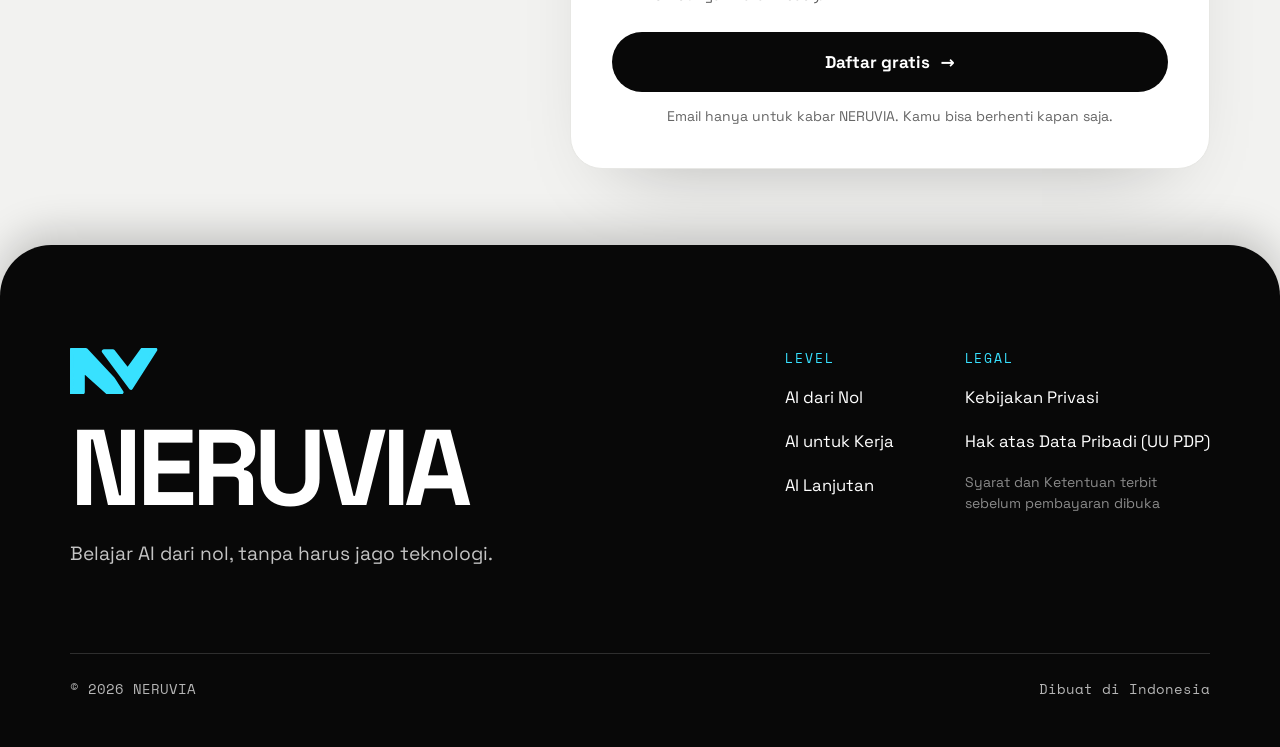
==== commit 643ae755: "H3: tautan kecil ke ruang belajar dari beranda, dengan alat uji Tautan "Intip ruang belajar (pratinj" ====
--- a/index.html
+++ b/index.html
@@ -264,6 +264,8 @@
 .lessons li::before{content:counter(l,decimal-leading-zero);font-family:var(--f-mono);font-size:13px;color:#888}
 .lessons li span{font-family:var(--f-mono);font-size:12px;letter-spacing:.1em;text-transform:uppercase;color:#666;border:1px solid #E0E0DD;border-radius:999px;padding:4px 10px;white-space:nowrap}
 .lessons li span.lab{background:var(--ink);border-color:var(--ink);color:var(--cyan)}
+.mod .peek{display:inline-block;margin-top:14px;padding:12px 0;font-size:16px;line-height:24px;font-weight:600;color:var(--ink);text-decoration:underline;text-decoration-color:var(--cyan);text-decoration-thickness:3px;text-underline-offset:6px}
+.mod .peek:hover{text-decoration-color:var(--ink)}
 .term{background:#0B0B0B;color:#E6E6E6;border-radius:24px;border:1px solid #1E1E1E;box-shadow:0 40px 80px -40px rgba(8,8,8,.55),0 0 0 1px rgba(56,225,255,.06);overflow:hidden;position:sticky;top:120px}
 .term .bar{display:flex;align-items:center;gap:8px;padding:14px 18px;border-bottom:1px solid #1E1E1E}
 .term .bar i{width:10px;height:10px;border-radius:50%;background:#2A2A2A}
@@ -486,6 +488,7 @@
         <li>Memperbaiki hasil yang belum sesuai<span>Praktik</span></li>
         <li>Mengecek jawaban AI sebelum dipakai<span class="lab">Latihan</span></li>
       </ol>
+      <a class="peek" href="belajar/">Intip ruang belajar (pratinjau) <span aria-hidden="true">→</span></a>
     </div>
   </div>
   <figure class="term rv" style="--d:200ms" aria-label="Ilustrasi latihan modul 1 NERUVIA">
